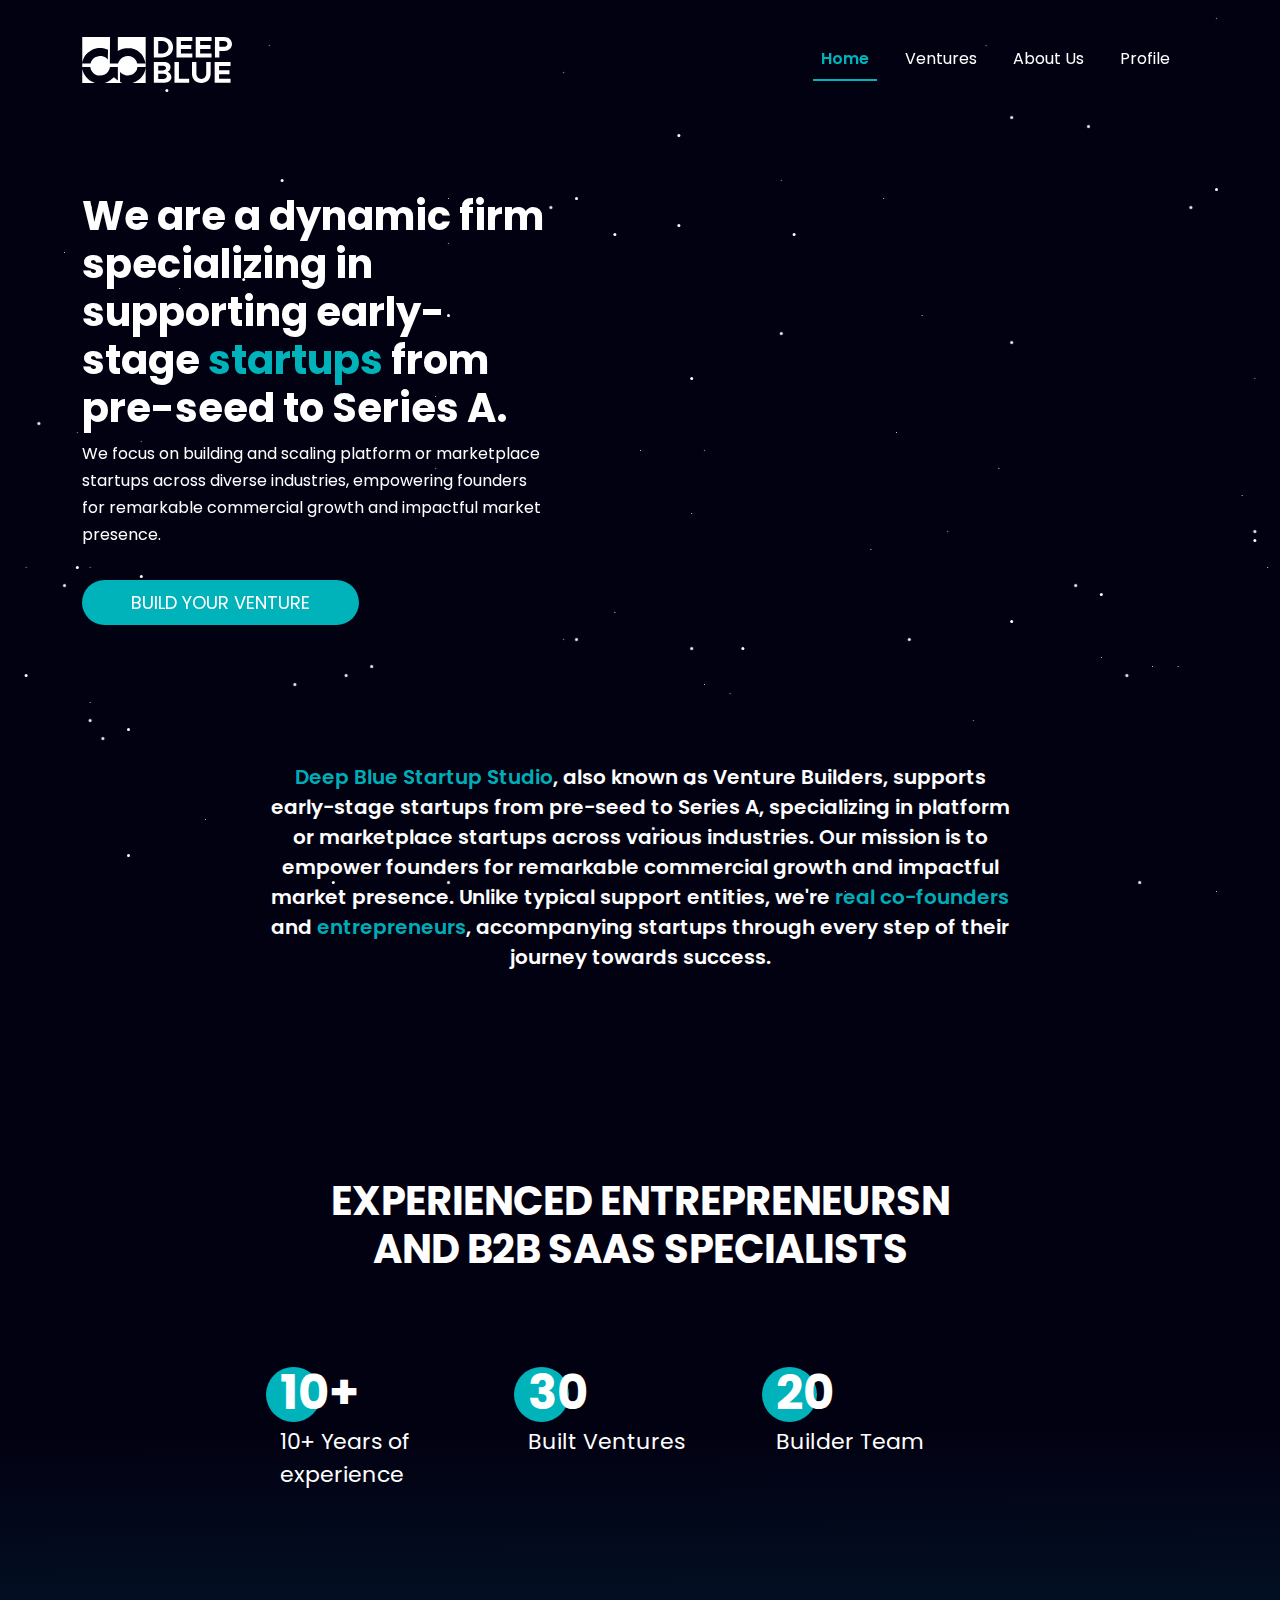
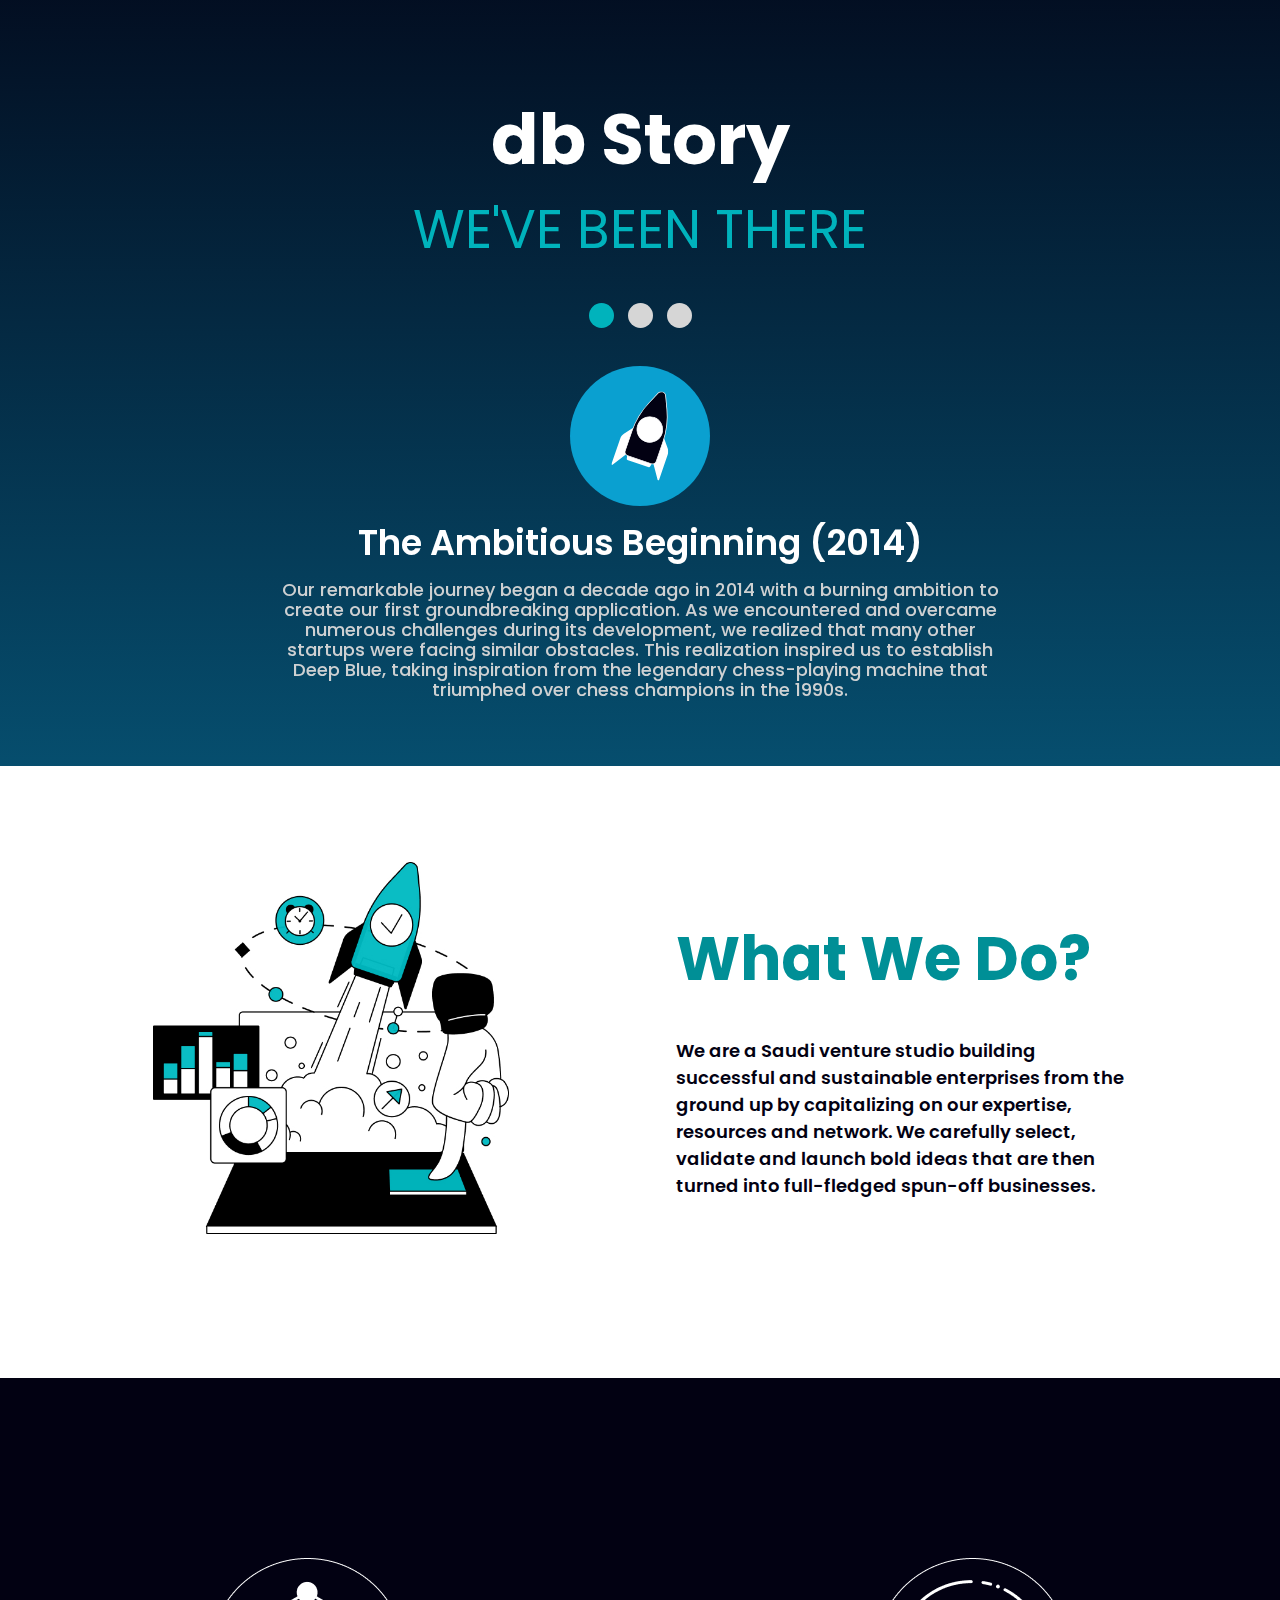
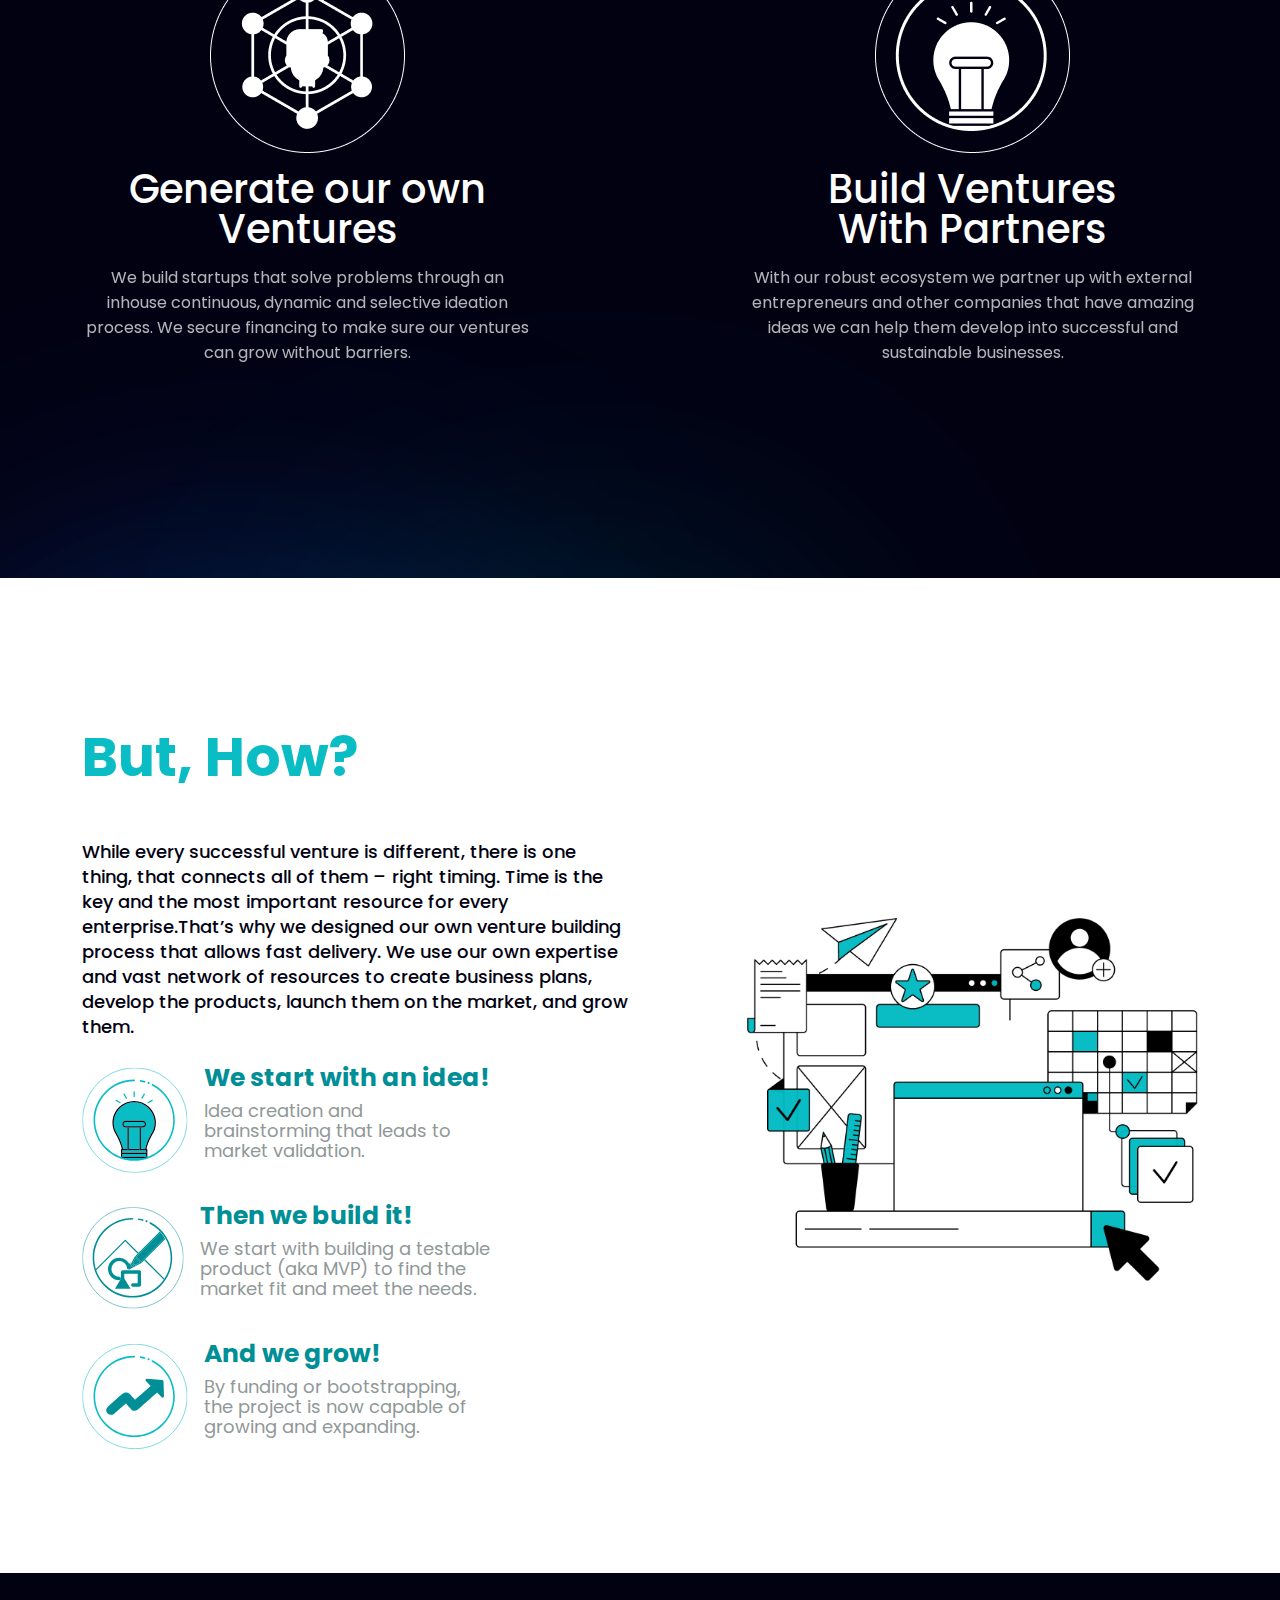
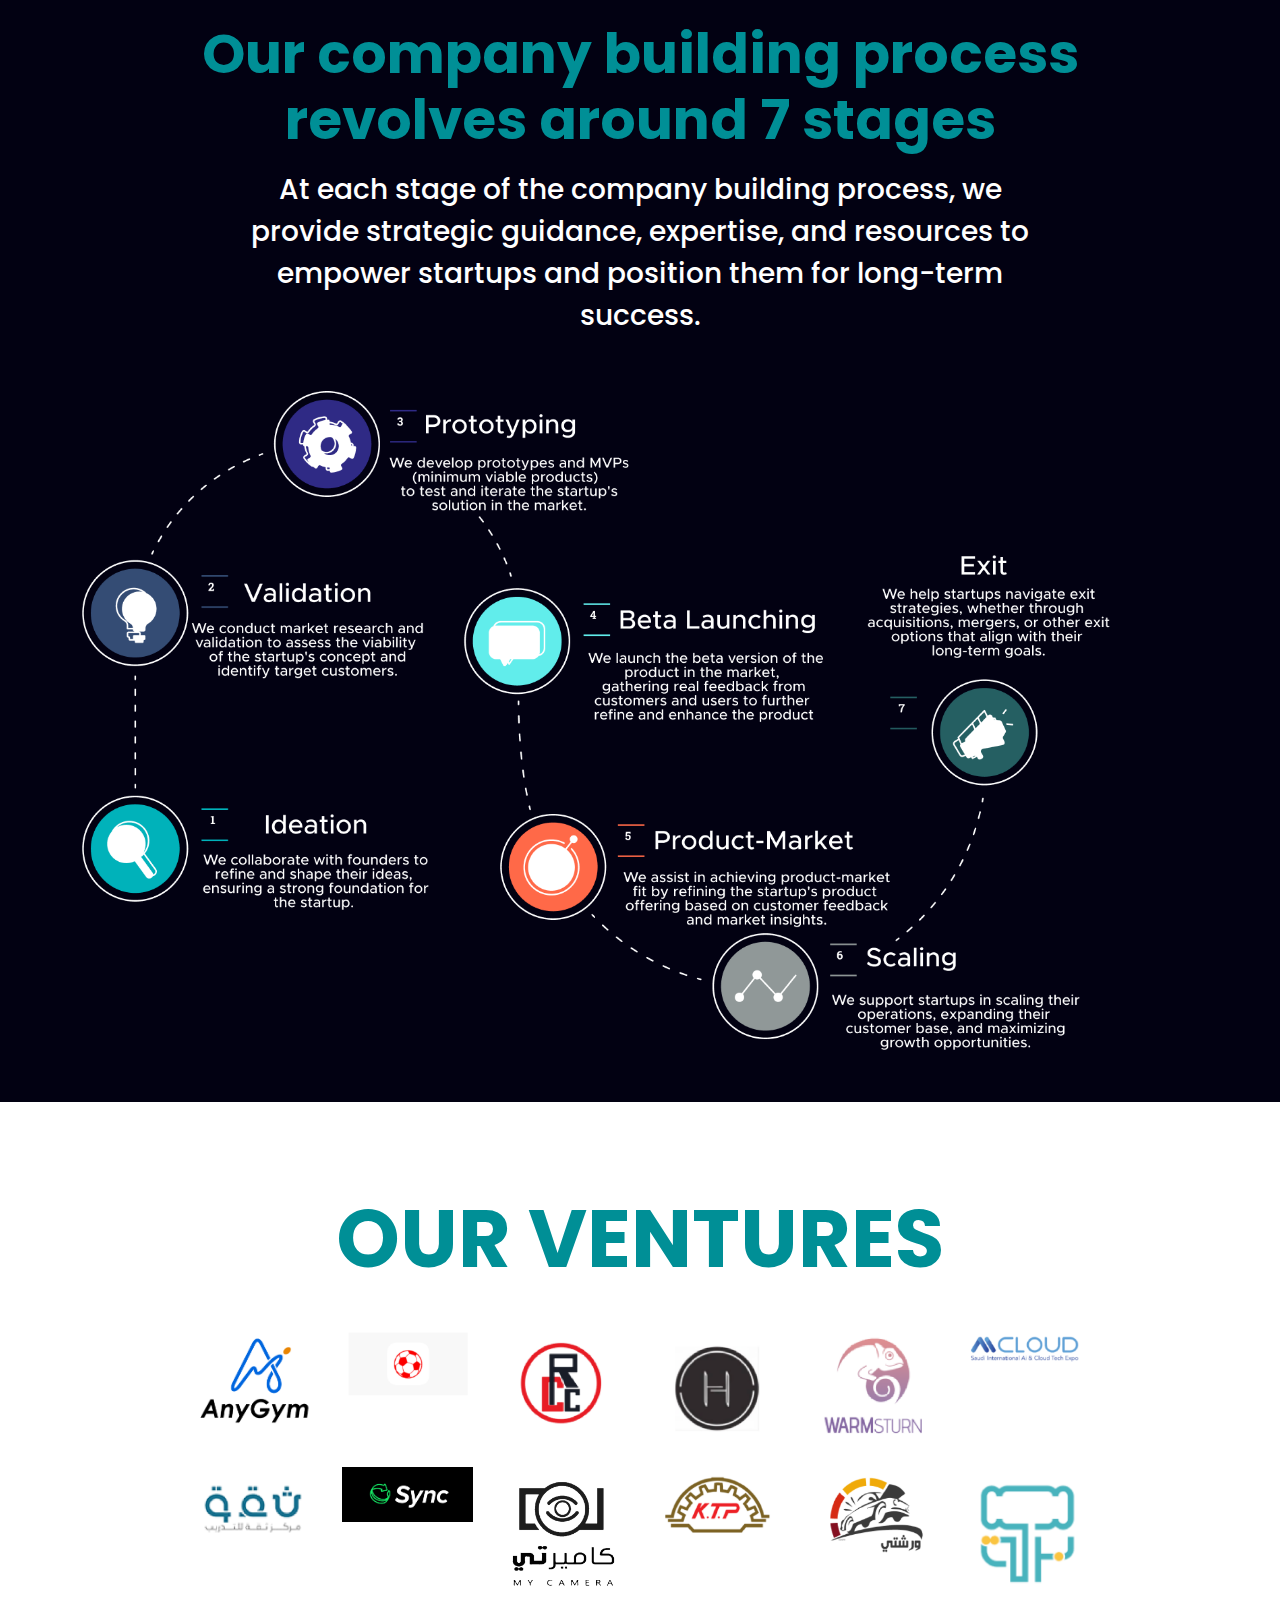
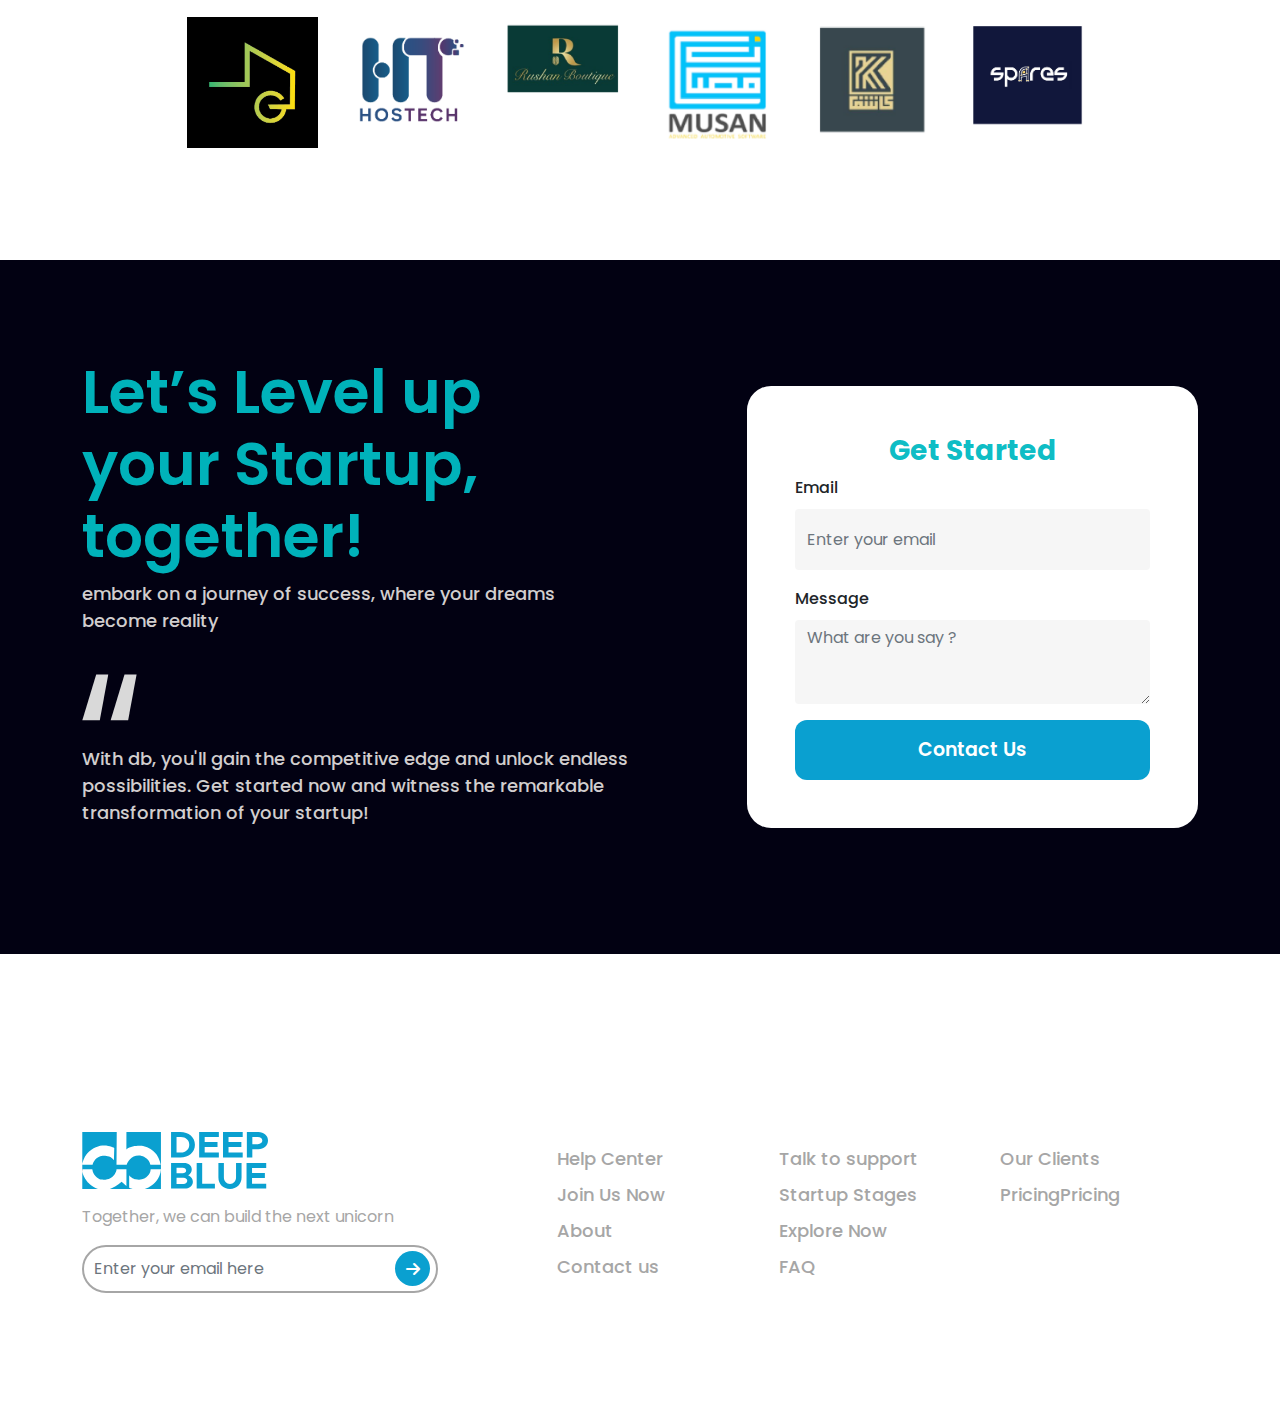
==== index.html @ 50d7e1f5 "edie" ====
<!DOCTYPE html>
<html lang="en">
  <head>
    <title>Home</title>
    <meta charset="UTF-8" />
    <meta http-equiv="X-UA-Compatible" content="IE=edge" />
    <meta name="viewport" content="width=device-width, initial-scale=1.0" />
    <link rel="stylesheet" href="css/bootstrap.min.css" />
    <link rel="stylesheet" href="css/all.min.css" />
    <link rel="stylesheet" href="css/owl.carousel.min.css" />
    <link rel="stylesheet" href="css/owl.theme.default.css" />
    <link rel="stylesheet" href="css/stars.css" />
    <link rel="stylesheet" href="css/main.css" />
  </head>

  <body>
    <!-- start header ------- -->
    <div class="header position-relative">
      <div class="nav-item py-3">
        <div class="container">
          <nav>
            <div class="navbar navbar-expand-lg mt-2">
              <a class="navbar-brand logo m-0" href="#"><img src="images/logo.svg" alt="" /></a>
              <button class="navbar-toggler" data-bs-toggle="offcanvas" href="#slideheader" aria-controls="slideheader">
                <i class="fa-solid fa-bars fa-xl text-white"></i>
              </button>
              <div class="offcanvas offcanvas-start offcanvas-slide" tabindex="-1" id="slideheader">
                <div class="offcanvas-header justify-content-end">
                  <button type="button" class="btn btn-close-white" data-bs-dismiss="offcanvas" aria-label="Close">
                    <i class="fa-solid fa-xmark fa-2xl"></i>
                  </button>
                </div>
                <div class="offcanvas-body align-items-center">
                  <ul class="navbar-nav ms-auto text-center list">
                    <li class="nav-item">
                      <a class="nav-link active" href="#">Home</a>
                    </li>
                    <li class="nav-item">
                      <a class="nav-link" href="#ventures">Ventures</a>
                    </li>
                    <li class="nav-item">
                      <a class="nav-link" href="#about">About Us</a>
                    </li>
                    <li class="nav-item">
                      <a class="nav-link" href="#profile">Profile</a>
                    </li>
                  </ul>
                </div>
              </div>
            </div>
          </nav>
          <div class="col-xl-5 col-lg-8 pt-md-5">
            <div class="title mt-5 pt-5 p-md-0 p-3">
              <h2 class="mt-5">
                We are a dynamic firm specializing in supporting early-stage <a href="#">startups</a> from pre-seed to Series A.
              </h2>
              <p>
                We focus on building and scaling platform or marketplace startups across diverse industries, empowering founders for
                remarkable commercial growth and impactful market presence.
              </p>
              <button class="btn rounded-pill px-5 py-2 mt-3 text-white">BUILD YOUR VENTURE</button>
            </div>
          </div>
        </div>
      </div>
      <div class="main-star"></div>
      <div class="stars">
        <div class="star"></div>
        <div class="star"></div>
        <div class="star"></div>
        <div class="star"></div>
      </div>
    </div>
    <!-- end header ------- -->

    <!-- start second-section -->
    <section class="second-section d-flex align-items-center justify-content-center py-5">
      <div class="container">
        <div class="title col-xl-8 m-auto title text-center text-white">
          <p>
            <a href="#">Deep Blue Startup Studio</a>, also known as Venture Builders, supports early-stage startups from pre-seed to Series
            A, specializing in platform or marketplace startups across various industries. Our mission is to empower founders for remarkable
            commercial growth and impactful market presence. Unlike typical support entities, we're <a href="#">real co-founders</a> and
            <a href="#">entrepreneurs</a>, accompanying startups through every step of their journey towards success.
          </p>
        </div>
      </div>
    </section>
    <!-- end second-section -->

    <div class="bg-specialists-story">
      <!-- start specialists -->
      <section class="specialists py-5">
        <div class="container text-white">
          <div class="title">
            <h2>
              EXPERIENCED ENTREPRENEURSN<br />
              AND B2B SAAS SPECIALISTS
            </h2>
          </div>
          <div class="col-lg-8 m-auto row justify-content-lg-center mt-5 pt-5">
            <div class="col-lg-4 col-md-6 mb-3">
              <div class="box">
                <h3>10+</h3>
                <p>10+ Years of experience</p>
              </div>
            </div>
            <div class="col-lg-4 col-md-6 mb-3">
              <div class="box">
                <h3>30</h3>
                <p>Built Ventures</p>
              </div>
            </div>
            <div class="col-lg-4 col-md-6 mb-3">
              <div class="box">
                <h3>20</h3>
                <p>Builder Team</p>
              </div>
            </div>
          </div>
        </div>
      </section>
      <!-- end specialists -->

      <!-- satrt db-story -->
      <section class="db-story py-5">
        <div class="container text-white">
          <div class="title text-center">
            <h2>db Story</h2>
            <p>WE'VE BEEN THERE</p>
          </div>
          <div class="owl-carousel owl-theme mt-5 pt-5">
            <div class="col-lg-8 m-auto item">
              <div class="box text-center">
                <div class="icon">
                  <img src="images/story-1.svg" class="img-fluid" alt="" />
                </div>
                <h4 class="my-3">The Ambitious Beginning (2014)</h4>
                <p>
                  Our remarkable journey began a decade ago in 2014 with a burning ambition to create our first groundbreaking application.
                  As we encountered and overcame numerous challenges during its development, we realized that many other startups were
                  facing similar obstacles. This realization inspired us to establish Deep Blue, taking inspiration from the legendary
                  chess-playing machine that triumphed over chess champions in the 1990s.
                </p>
              </div>
            </div>
            <div class="col-lg-8 m-auto item">
              <div class="box text-center">
                <div class="icon">
                  <img src="images/story-2.svg" class="img-fluid" alt="" />
                </div>
                <h4 class="my-3">Tackling Hurdles with Determination</h4>
                <p>
                  Throughout our journey, we have tackled countless hurdles with unwavering determination. Along the way, we have embarked
                  on over 30 remarkable platform or marketplace projects, collaborating with our own ventures as well as esteemed partners
                  and clients. However, we noticed that many of these promising projects faltered due to operational, marketing, and
                  funding-related challenges.
                </p>
              </div>
            </div>
            <div class="col-lg-8 m-auto item">
              <div class="box text-center">
                <div class="icon">
                  <img src="images/story-3.svg" class="img-fluid" alt="" />
                </div>
                <h4 class="my-3">
                  Transformation into<br />
                  Deep Blue Startup Studio
                </h4>
                <p>
                  success, we have now transformed into Deep Blue Startup Studio. With this evolution, our aim is to become an integral part
                  of success stories, working hand in hand with our clients and partners at every stage of their journey, from inception to
                  exit.
                </p>
              </div>
            </div>
          </div>
        </div>
      </section>
      <!-- end db-story -->
    </div>

    <!-- start what-we-do ----- -->
    <section class="what-we-do mt-5 pt-5 py-5" id="about">
      <div class="container">
        <div class="row align-items-center justify-content-around">
          <div class="col-xl-4 col-lg-6 col-10 mb-5">
            <img src="images/card-img-1.jpg" class="img-fluid" alt="" />
          </div>
          <div class="col-xl-5 col-lg-6">
            <div class="desc">
              <h2 class="mb-lg-5">What We Do?</h2>
              <p>
                We are a Saudi venture studio building successful and sustainable enterprises from the ground up by capitalizing on our
                expertise, resources and network. We carefully select, validate and launch bold ideas that are then turned into full-fledged
                spun-off businesses.
              </p>
            </div>
          </div>
        </div>
      </div>
    </section>
    <!-- end what-we-do ----- -->

    <!-- satrt partners ----- -->
    <section class="partners d-flex align-items-center mt-5 py-5 pt-5">
      <div class="container">
        <div class="row align-items-center justify-content-between text-center text-white">
          <div class="col-xl-5 col-lg-6 mb-3">
            <div class="box">
              <img src="images/partners-1.png" alt="" class="img-fluid" />
              <h3 class="my-3">
                Generate our own<br />
                Ventures
              </h3>
              <p>
                We build startups that solve problems through an inhouse continuous, dynamic and selective ideation process. We secure
                financing to make sure our ventures can grow without barriers.
              </p>
            </div>
          </div>
          <div class="col-xl-5 col-lg-6 mb-3">
            <div class="box">
              <img src="images/partners-2.png" alt="" class="img-fluid" />
              <h3 class="my-3">
                Build Ventures<br />
                With Partners
              </h3>
              <p>
                With our robust ecosystem we partner up with external entrepreneurs and other companies that have amazing ideas we can help
                them develop into successful and sustainable businesses.
              </p>
            </div>
          </div>
        </div>
      </div>
    </section>
    <!-- end partners ----- -->

    <!-- start but-how --- -->
    <section class="but-how mt-5 py-5">
      <div class="container">
        <div class="row mt-5 justify-content-between align-items-center">
          <div class="col-lg-6 mb-4">
            <div class="title">
              <h2>But, How?</h2>
              <p class="mt-lg-5">
                While every successful venture is different, there is one thing, that connects all of them – right timing. Time is the key
                and the most important resource for every enterprise.That’s why we designed our own venture building process that allows
                fast delivery. We use our own expertise and vast network of resources to create business plans, develop the products, launch
                them on the market, and grow them.
              </p>
            </div>
            <div class="col-xl-9 col-lg-12 mt-4">
              <div class="d-flex align-items-center gap-3">
                <img src="images/icon-1.svg" alt="" class="img-fluid" />
                <div class="desc">
                  <h4>We start with an idea!</h4>
                  <p>Idea creation and brainstorming that leads to market validation.</p>
                </div>
              </div>
            </div>
            <div class="col-xl-9 col-lg-12 mt-4">
              <div class="d-flex align-items-center gap-3">
                <img src="images/icon-2.svg" alt="" class="img-fluid" />
                <div class="desc">
                  <h4>Then we build it!</h4>
                  <p>We start with building a testable product (aka MVP) to find the market fit and meet the needs.</p>
                </div>
              </div>
            </div>
            <div class="col-xl-9 col-lg-12 mt-4">
              <div class="d-flex align-items-center gap-3">
                <img src="images/icon-3.svg" alt="" class="img-fluid" />
                <div class="desc">
                  <h4>And we grow!</h4>
                  <p>By funding or bootstrapping, the project is now capable of growing and expanding.</p>
                </div>
              </div>
            </div>
          </div>
          <div class="col-lg-5">
            <img src="images/bg-how-do.jpg" alt="" class="img-fluid" />
          </div>
        </div>
      </div>
    </section>
    <!-- end but-how --- -->

    <!-- start company-building -->
    <section class="company-building mt-5 py-5">
      <div class="container">
        <div class="title text-center">
          <h2 class="mb-3">Our company building process revolves around 7 stages</h2>
          <p class="col-lg-9 m-auto">
            At each stage of the company building process, we provide strategic guidance, expertise, and resources to empower startups and
            position them for long-term success.
          </p>
          <div class="mt-5">
            <img src="images/company-building.png" class="img-fluid d-none d-lg-block m-auto" alt="" />
            <img src="images/company-building-mobil.png" class="img-fluid d-block d-lg-none m-auto" alt="" />
          </div>
        </div>
      </div>
    </section>
    <!-- end company-building -->

    <!-- satrt our-ventures -->
    <section class="our-ventures mt-5 pt-5 py-5" id="ventures">
      <div class="container">
        <div class="title">
          <h2>OUR VENTURES</h2>
        </div>
        <div class="row mt-5 col-lg-10 m-auto">
          <div class="col-lg-2 col-md-3 col-sm-4 col-3 mb-3">
            <div class="box">
              <img src="images/logos/1.png" alt="" class="img-fluid" />
            </div>
          </div>
          <div class="col-lg-2 col-md-3 col-sm-4 col-3 mb-3">
            <div class="box">
              <img src="images/logos/2.png" alt="" class="img-fluid" />
            </div>
          </div>
          <div class="col-lg-2 col-md-3 col-sm-4 col-3 mb-3">
            <div class="box">
              <img src="images/logos/3.png" alt="" class="img-fluid" />
            </div>
          </div>
          <div class="col-lg-2 col-md-3 col-sm-4 col-3 mb-3">
            <div class="box">
              <img src="images/logos/4.png" alt="" class="img-fluid" />
            </div>
          </div>
          <div class="col-lg-2 col-md-3 col-sm-4 col-3 mb-3">
            <div class="box">
              <img src="images/logos/5.png" alt="" class="img-fluid" />
            </div>
          </div>
          <div class="col-lg-2 col-md-3 col-sm-4 col-3 mb-3">
            <div class="box">
              <img src="images/logos/6.png" alt="" class="img-fluid" />
            </div>
          </div>
          <div class="col-lg-2 col-md-3 col-sm-4 col-3 mb-3">
            <div class="box">
              <img src="images/logos/7.png" alt="" class="img-fluid" />
            </div>
          </div>
          <div class="col-lg-2 col-md-3 col-sm-4 col-3 mb-3">
            <div class="box">
              <img src="images/logos/8.png" alt="" class="img-fluid" />
            </div>
          </div>
          <div class="col-lg-2 col-md-3 col-sm-4 col-3 mb-3">
            <div class="box">
              <img src="images/logos/9.png" alt="" class="img-fluid" />
            </div>
          </div>
          <div class="col-lg-2 col-md-3 col-sm-4 col-3 mb-3">
            <div class="box">
              <img src="images/logos/10.png" alt="" class="img-fluid" />
            </div>
          </div>
          <div class="col-lg-2 col-md-3 col-sm-4 col-3 mb-3">
            <div class="box">
              <img src="images/logos/11.png" alt="" class="img-fluid" />
            </div>
          </div>
          <div class="col-lg-2 col-md-3 col-sm-4 col-3 mb-3">
            <div class="box">
              <img src="images/logos/12.png" alt="" class="img-fluid" />
            </div>
          </div>
          <div class="col-lg-2 col-md-3 col-sm-4 col-3 mb-3">
            <div class="box">
              <img src="images/logos/13.png" alt="" class="img-fluid" />
            </div>
          </div>
          <div class="col-lg-2 col-md-3 col-sm-4 col-3 mb-3">
            <div class="box">
              <img src="images/logos/14.png" alt="" class="img-fluid" />
            </div>
          </div>
          <div class="col-lg-2 col-md-3 col-sm-4 col-3 mb-3">
            <div class="box">
              <img src="images/logos/15.png" alt="" class="img-fluid" />
            </div>
          </div>
          <div class="col-lg-2 col-md-3 col-sm-4 col-3 mb-3">
            <div class="box">
              <img src="images/logos/16.png" alt="" class="img-fluid" />
            </div>
          </div>
          <div class="col-lg-2 col-md-3 col-sm-4 col-3 mb-3">
            <div class="box">
              <img src="images/logos/17.png" alt="" class="img-fluid" />
            </div>
          </div>
          <div class="col-lg-2 col-md-3 col-sm-4 col-3 mb-3">
            <div class="box">
              <img src="images/logos/18.png" alt="" class="img-fluid" />
            </div>
          </div>
        </div>
      </div>
    </section>
    <!-- end our-ventures -->

    <!-- satrt startup-together -->
    <section class="startup-together mt-5 py-5">
      <div class="container">
        <div class="row align-items-center justify-content-between py-5">
          <div class="col-lg-6 col-md-6 mb-3">
            <div class="box">
              <h3>Let’s Level up your Startup, together!</h3>
              <p class="mt-2">
                embark on a journey of success, where your dreams<br />
                become reality
              </p>
              <img src="images/together.svg" alt="" class="img-fluid my-4" />
              <p>
                With db, you'll gain the competitive edge and unlock endless possibilities. Get started now and witness the remarkable
                transformation of your startup!
              </p>
            </div>
          </div>
          <div class="col-lg-5 col-md-6">
            <div class="contact-us p-lg-5 p-3 py-5">
              <h3 class="text-center fw-bolder">Get Started</h3>
              <form>
                <div class="mb-3">
                  <label for="Email" class="form-label">Email</label>
                  <input type="email" class="form-control" id="" placeholder="Enter your email" />
                </div>
                <div class="mb-3">
                  <label for="exampleInputPassword1" class="form-label">Message</label>
                  <textarea name="" class="form-control" placeholder="What are you say ?" id="" cols="30" rows="3"></textarea>
                </div>
                <button type="submit" class="btn w-100">Contact Us</button>
              </form>
            </div>
          </div>
        </div>
      </div>
    </section>
    <!-- end startup-together -->

    <!-- start footer ----- -->
    <footer class="footer mt-5 pt-5 py-5">
      <div class="container py-5">
        <div class="row align-items-baseline justify-content-between">
          <div class="col-lg-4">
            <div class="logo">
              <img src="images/logo-footer.svg" alt="" class="img-fluid" />
              <p class="mt-3">Together, we can build the next unicorn</p>
              <div class="mt-3">
                <div class="group">
                  <input class="form-control rounded-pill" type="email" placeholder="Enter your email here" />
                  <a href="#" class="icon">
                    <i class="fa-solid fa-arrow-right"></i>
                  </a>
                </div>
              </div>
            </div>
          </div>
          <div class="col-lg-7">
            <div class="row mt-5">
              <div class="col-xl-4 col-lg-6 col-md-6 mb-3">
                <ul class="links list-unstyled">
                  <li><a href="#">Help Center</a></li>
                  <li><a href="#">Join Us Now</a></li>
                  <li><a href="#">About</a></li>
                  <li><a href="#">Contact us</a></li>
                </ul>
              </div>
              <div class="col-xl-4 col-lg-6 col-md-6 mb-3">
                <ul class="links list-unstyled">
                  <li><a href="#">Talk to support</a></li>
                  <li><a href="#">Startup Stages</a></li>
                  <li><a href="#">Explore Now</a></li>
                  <li><a href="#">FAQ</a></li>
                </ul>
              </div>
              <div class="col-xl-4 col-lg-6 col-md-6 mb-3">
                <ul class="links list-unstyled">
                  <li><a href="#">Our Clients</a></li>
                  <li><a href="#">PricingPricing</a></li>
                </ul>
              </div>
            </div>
          </div>
        </div>
      </div>
    </footer>
    <!-- end footer ----- -->

    <script src="js/jquery-3.4.1.min.js"></script>
    <script src="js/owl.carousel.min.js"></script>
    <script src="js/bootstrap.bundle.min.js"></script>
    <script src="js/main.js"></script>
  </body>
</html>
---- css/stars.css ----
.main-star {
  position: fixed;
  top: 50%;
  left: 50%;
  height: 1px;
  z-index: -1;
  width: 1px;
  background-color: #fff;
  border-radius: 50%;
  box-shadow: -42vw -4vh 0px 0px #fff, 25vw -41vh 0px 0px #fff, -20vw 49vh 0px 1px #fff, 5vw 40vh 1px 1px #fff, 29vw 19vh 1px 0px #fff,
    -44vw -13vh 0px 0px #fff, 46vw 41vh 0px 1px #fff, -3vw -45vh 0px 1px #fff, 47vw 35vh 1px 0px #fff, 12vw -8vh 1px 0px #fff,
    -34vw 48vh 1px 1px #fff, 32vw 26vh 1px 1px #fff, 32vw -41vh 1px 1px #fff, 0vw 37vh 1px 1px #fff, 34vw -26vh 1px 0px #fff,
    -14vw -49vh 1px 0px #fff, -12vw 45vh 0px 1px #fff, -44vw -33vh 0px 1px #fff, -13vw 41vh 0px 0px #fff, -36vw -11vh 0px 1px #fff,
    -23vw -24vh 1px 0px #fff, -38vw -27vh 0px 1px #fff, 16vw -19vh 0px 0px #fff, 28vw 33vh 1px 0px #fff, -49vw -4vh 0px 0px #fff,
    16vw 32vh 0px 1px #fff, 36vw -18vh 1px 0px #fff, -25vw -30vh 1px 0px #fff, -23vw 24vh 0px 1px #fff, -2vw -35vh 1px 1px #fff,
    -25vw 9vh 0px 0px #fff, -15vw -34vh 0px 0px #fff, -8vw -19vh 1px 0px #fff, -20vw -20vh 1px 1px #fff, 42vw 50vh 0px 1px #fff,
    -32vw 10vh 1px 0px #fff, -23vw -17vh 0px 0px #fff, 44vw 15vh 1px 0px #fff, -40vw 33vh 1px 1px #fff, -43vw 8vh 0px 0px #fff,
    -48vw -15vh 1px 1px #fff, -24vw 17vh 0px 0px #fff, -31vw 50vh 1px 0px #fff, 36vw -38vh 0px 1px #fff, -7vw 48vh 0px 0px #fff,
    15vw -32vh 0px 0px #fff, 29vw -41vh 0px 0px #fff, 2vw 37vh 1px 0px #fff, 7vw -40vh 1px 1px #fff, 15vw 18vh 0px 0px #fff,
    25vw -13vh 1px 1px #fff, -46vw -12vh 1px 1px #fff, -18vw 22vh 0px 0px #fff, 23vw -9vh 1px 0px #fff, 50vw 12vh 0px 1px #fff,
    45vw 2vh 0px 0px #fff, 14vw -48vh 1px 0px #fff, 23vw 43vh 0px 1px #fff, -40vw 16vh 1px 1px #fff, 20vw -31vh 0px 1px #fff,
    -17vw 44vh 1px 1px #fff, 18vw -45vh 0px 0px #fff, 33vw -6vh 0px 0px #fff, 0vw 7vh 0px 1px #fff, -10vw -18vh 0px 1px #fff,
    -19vw 5vh 1px 0px #fff, 1vw 42vh 0px 0px #fff, 22vw 48vh 0px 1px #fff, 39vw -8vh 1px 1px #fff, -6vw -42vh 1px 0px #fff,
    -47vw 34vh 0px 0px #fff, -46vw 19vh 0px 1px #fff, -12vw -32vh 0px 0px #fff, -45vw -38vh 0px 1px #fff, -28vw 18vh 1px 0px #fff,
    -38vw -46vh 1px 1px #fff, 49vw -6vh 1px 1px #fff, -28vw 18vh 1px 1px #fff, 10vw -24vh 0px 1px #fff, -5vw -11vh 1px 1px #fff,
    33vw -8vh 1px 0px #fff, -16vw 17vh 0px 0px #fff, 18vw 27vh 0px 1px #fff, -8vw -10vh 1px 1px #fff;
  box-shadow: 24vw 9vh 1px 0px #fff, 12vw -24vh 0px 1px #fff, -45vw -22vh 0px 0px #fff, -37vw -40vh 0px 1px #fff, 29vw 19vh 0px 1px #fff,
    4vw -8vh 0px 1px #fff, -5vw 21vh 1px 1px #fff, -27vw 26vh 1px 1px #fff, -47vw -3vh 1px 1px #fff, -28vw -30vh 0px 1px #fff,
    -43vw -27vh 0px 1px #fff, 4vw 22vh 1px 1px #fff, 36vw 23vh 0px 0px #fff, -21vw 24vh 1px 1px #fff, -16vw 2vh 1px 0px #fff,
    -16vw -6vh 0px 0px #fff, 5vw 26vh 0px 0px #fff, -34vw 41vh 0px 0px #fff, 1vw 42vh 1px 1px #fff, 11vw -13vh 1px 1px #fff,
    48vw -8vh 1px 0px #fff, 22vw -15vh 0px 0px #fff, 45vw 49vh 0px 0px #fff, 43vw -27vh 1px 1px #fff, 20vw -2vh 0px 0px #fff,
    8vw 22vh 0px 1px #fff, 39vw 48vh 1px 1px #fff, -21vw -11vh 0px 1px #fff, -40vw 45vh 0px 1px #fff, 11vw -30vh 1px 0px #fff,
    26vw 30vh 1px 0px #fff, 45vw -29vh 0px 1px #fff, -2vw 18vh 0px 0px #fff, -29vw -45vh 1px 0px #fff, -7vw -27vh 1px 1px #fff,
    42vw 24vh 0px 0px #fff, 45vw -48vh 1px 0px #fff, -36vw -18vh 0px 0px #fff, -44vw 13vh 0px 1px #fff, 36vw 16vh 0px 1px #fff,
    40vw 24vh 0px 0px #fff, 18vw 11vh 0px 0px #fff, -15vw -23vh 1px 0px #fff, -24vw 48vh 0px 1px #fff, 27vw -45vh 1px 0px #fff,
    -2vw -24vh 0px 1px #fff, -15vw -28vh 0px 0px #fff, -43vw 13vh 1px 0px #fff, 7vw 27vh 1px 0px #fff, 47vw 5vh 0px 0px #fff,
    -45vw 15vh 1px 1px #fff, -5vw -28vh 0px 1px #fff, 38vw 25vh 1px 1px #fff, -39vw -1vh 1px 0px #fff, 5vw 0vh 1px 0px #fff,
    49vw 13vh 0px 0px #fff, 48vw 10vh 0px 1px #fff, 19vw -28vh 0px 0px #fff, 4vw 7vh 0px 0px #fff, 21vw 21vh 1px 1px #fff,
    -15vw -15vh 0px 1px #fff, -6vw -42vh 1px 0px #fff, -15vw 48vh 1px 1px #fff, -23vw 25vh 1px 1px #fff, -48vw 25vh 0px 1px #fff,
    -31vw -19vh 0px 1px #fff, 4vw 37vh 1px 1px #fff, -43vw 28vh 0px 0px #fff, 3vw -25vh 0px 1px #fff, -39vw 14vh 0px 1px #fff,
    -40vw 31vh 0px 1px #fff, 35vw -36vh 1px 1px #fff, 16vw 49vh 0px 0px #fff, 6vw 39vh 0px 0px #fff, 3vw -35vh 0px 1px #fff,
    -44vw -2vh 1px 0px #fff, -6vw 21vh 1px 0px #fff, 48vw 9vh 1px 1px #fff, -43vw 30vh 1px 1px #fff, 29vw -12vh 1px 1px #fff,
    -48vw 13vh 1px 0px #fff, -42vw 32vh 1px 1px #fff, 34vw 15vh 1px 1px #fff, 29vw -37vh 1px 1px #fff, 28vw 2vh 0px 0px #fff;
  box-shadow: 24vw 9vh 1px 0px #fff, 12vw -24vh 0px 1px #fff, -45vw -22vh 0px 0px #fff, -37vw -40vh 0px 1px #fff, 29vw 19vh 0px 1px #fff,
    4vw -8vh 0px 1px #fff, -5vw 21vh 1px 1px #fff, -27vw 26vh 1px 1px #fff, -47vw -3vh 1px 1px #fff, -28vw -30vh 0px 1px #fff,
    -43vw -27vh 0px 1px #fff, 4vw 22vh 1px 1px #fff, 36vw 23vh 0px 0px #fff, -21vw 24vh 1px 1px #fff, -16vw 2vh 1px 0px #fff,
    -16vw -6vh 0px 0px #fff, 5vw 26vh 0px 0px #fff, -34vw 41vh 0px 0px #fff, 1vw 42vh 1px 1px #fff, 11vw -13vh 1px 1px #fff,
    48vw -8vh 1px 0px #fff, 22vw -15vh 0px 0px #fff, 45vw 49vh 0px 0px #fff, 43vw -27vh 1px 1px #fff, 20vw -2vh 0px 0px #fff,
    8vw 22vh 0px 1px #fff, 39vw 48vh 1px 1px #fff, -21vw -11vh 0px 1px #fff, -40vw 45vh 0px 1px #fff, 11vw -30vh 1px 0px #fff,
    26vw 30vh 1px 0px #fff, 45vw -29vh 0px 1px #fff, -2vw 18vh 0px 0px #fff, -29vw -45vh 1px 0px #fff, -7vw -27vh 1px 1px #fff,
    42vw 24vh 0px 0px #fff, 45vw -48vh 1px 0px #fff, -36vw -18vh 0px 0px #fff, -44vw 13vh 0px 1px #fff, 36vw 16vh 0px 1px #fff,
    40vw 24vh 0px 0px #fff, 18vw 11vh 0px 0px #fff, -15vw -23vh 1px 0px #fff, -24vw 48vh 0px 1px #fff, 27vw -45vh 1px 0px #fff,
    -2vw -24vh 0px 1px #fff, -15vw -28vh 0px 0px #fff, -43vw 13vh 1px 0px #fff, 7vw 27vh 1px 0px #fff, 47vw 5vh 0px 0px #fff,
    -45vw 15vh 1px 1px #fff, -5vw -28vh 0px 1px #fff, 38vw 25vh 1px 1px #fff, -39vw -1vh 1px 0px #fff, 5vw 0vh 1px 0px #fff,
    49vw 13vh 0px 0px #fff, 48vw 10vh 0px 1px #fff, 19vw -28vh 0px 0px #fff, 4vw 7vh 0px 0px #fff, 21vw 21vh 1px 1px #fff,
    -15vw -15vh 0px 1px #fff, -6vw -42vh 1px 0px #fff, -15vw 48vh 1px 1px #fff, -23vw 25vh 1px 1px #fff, -48vw 25vh 0px 1px #fff,
    -31vw -19vh 0px 1px #fff, 4vw 37vh 1px 1px #fff, -43vw 28vh 0px 0px #fff, 3vw -25vh 0px 1px #fff, -39vw 14vh 0px 1px #fff,
    -40vw 31vh 0px 1px #fff, 35vw -36vh 1px 1px #fff, 16vw 49vh 0px 0px #fff, 6vw 39vh 0px 0px #fff, 3vw -35vh 0px 1px #fff,
    -44vw -2vh 1px 0px #fff, -6vw 21vh 1px 0px #fff, 48vw 9vh 1px 1px #fff, -43vw 30vh 1px 1px #fff, 29vw -12vh 1px 1px #fff,
    -48vw 13vh 1px 0px #fff, -42vw 32vh 1px 1px #fff, 34vw 15vh 1px 1px #fff, 29vw -37vh 1px 1px #fff, 28vw 2vh 0px 0px #fff;
  animation: zoom 10s alternate infinite;
  -webkit-animation: zoom 10s alternate infinite;
}

@keyframes zoom {
  0% {
    transform: scale(1);
  }
  100% {
    transform: scale(1.5);
    -webkit-transform: scale(1.5);
    -moz-transform: scale(1.5);
    -ms-transform: scale(1.5);
    -o-transform: scale(1.5);
  }
}
/* ================================ */

/* start animation star ======= */
.stars {
  position: absolute;
  top: 0;
  left: 20px;
  width: 100%;
  height: 120%;
  transform: rotate(-45deg);
  z-index: -1;
}

.star {
  --star-color: var(--primary-color);
  --star-tail-length: 6em;
  --star-tail-height: 2px;
  --star-width: calc(var(--star-tail-length) / 6);
  --fall-duration: 9s;
  --tail-fade-duration: var(--fall-duration);
  position: absolute;
  top: var(--top-offset);
  left: 0;
  width: var(--star-tail-length);
  height: var(--star-tail-height);
  color: var(--star-color);
  background: linear-gradient(45deg, #00b9c2f5, transparent);
  border-radius: 50%;
  filter: drop-shadow(0 0 6px #00b9c2f5);
  transform: translate3d(104em, 0, 0);
  animation: fall var(--fall-duration) var(--fall-delay) linear infinite,
    tail-fade var(--tail-fade-duration) var(--fall-delay) ease-out infinite;
}
@media screen and (max-width: 750px) {
  .star {
    animation: fall var(--fall-duration) var(--fall-delay) linear infinite;
  }
}
.star:nth-child(1) {
  --star-tail-length: 6.91em;
  --top-offset: 61.84vh;
  --fall-duration: 10.707s;
  --fall-delay: 6.83s;
}
.star:nth-child(2) {
  --star-tail-length: 5.31em;
  --top-offset: 29vh;
  --fall-duration: 10.766s;
  --fall-delay: 9.043s;
}
.star:nth-child(3) {
  --star-tail-length: 5.33em;
  --top-offset: 71.45vh;
  --fall-duration: 11.803s;
  --fall-delay: 6.147s;
}
.star:nth-child(4) {
  --star-tail-length: 5.09em;
  --top-offset: 69.11vh;
  --fall-duration: 6.975s;
  --fall-delay: 6.749s;
}

.star::before,
.star::after {
  position: absolute;
  content: "";
  top: 0;
  left: calc(var(--star-width) / -2);
  width: var(--star-width);
  height: 100%;
  background: linear-gradient(45deg, transparent, #00b9c2f5, transparent);
  border-radius: inherit;
  animation: blink 2s linear infinite;
}
.star::before {
  transform: rotate(45deg);
}
.star::after {
  transform: rotate(-45deg);
}

@keyframes fall {
  to {
    transform: translate3d(-30em, 0, 0);
  }
}
@keyframes tail-fade {
  0%,
  50% {
    width: var(--star-tail-length);
    opacity: 1;
  }
  70%,
  80% {
    width: 0;
    opacity: 0.4;
  }
  100% {
    width: 0;
    opacity: 0;
  }
}
@keyframes blink {
  50% {
    opacity: 0.6;
  }
}
/* End animation star ======= */
---- css/main.css ----
@import url("https://fonts.googleapis.com/css2?family=Metrophobic&family=Poppins:ital,wght@0,100;0,200;0,300;0,400;0,500;0,600;0,700;0,800;0,900;1,100;1,200;1,300;1,400;1,500;1,600;1,700;1,800;1,900&display=swap");

* {
  padding: 0;
  margin: 0;
  box-sizing: border-box;
}
* {
  padding: 0;
  margin: 0;
  box-sizing: border-box;
}
html {
  scroll-behavior: smooth;
  scroll-padding-top: 30px;
}
:root {
  --main-color: #00b9c2f5;
  --white-color: #ffffff;
}
body {
  font-family: "Poppins", sans-serif;
}
button:focus,
a:focus,
input:focus,
textarea:focus {
  box-shadow: none !important;
  outline: none;
  border: none;
}
a {
  text-decoration: none;
}
/* start header ------- */
.header {
  background-color: #020112;
  width: 100%;
  height: 700px;
  background-size: cover;
  background-position: center;
  background-repeat: no-repeat;
  position: relative;
  z-index: 2;
  overflow: hidden;
}
.header .nav-item .logo img {
  width: 150px;
}
.header .nav-item .list li a {
  color: #ffffff;
}
.header .nav-item .list li a:hover {
  color: var(--main-color);
}
.header .nav-item .list li a.active {
  color: var(--main-color);
  border-bottom: solid 2px var(--main-color);
  font-weight: 600;
  display: inline-block;
}
.header .nav-item .list li {
  padding: 0 20px 0 0;
}
.header .title h2 {
  font-size: 40px;
  font-weight: 700;
  color: var(--white-color);
}
.header .title h2 a {
  color: var(--main-color);
}
.header .title p {
  color: var(--white-color);
  font-size: 16px;
  font-weight: 400;
  line-height: 27px;
}
.header .title button {
  background-color: var(--main-color);
  font-size: 18px;
}
.offcanvas-slide {
  background-color: #020112;
}
@media (max-width: 991px) {
  .header {
    height: auto;
  }
  .header .nav-item .list li a {
    margin-bottom: 20px;
  }
  .header .nav-item .list li {
    padding: 0;
  }
  .header .title h2 {
    font-size: 32px;
  }
}
/* end header ------- */

/* start second-section -------- */
.second-section {
  background-color: #020112;
  height: 350px;
  width: 100%;
  background-repeat: no-repeat;
  background-position: center;
  background-size: cover;
}
.second-section .title p {
  font-size: 20px;
  font-weight: 600;
}
.second-section .title p a {
  color: var(--main-color);
}
@media (max-width: 991px) {
  .second-section {
    height: auto;
  }
  .second-section .title p {
    font-size: 16px;
  }
}
/* end second-section -------- */

.bg-specialists-story {
  background: linear-gradient(179.6deg, #020112 29.35%, #0aa0d0 174.44%);
}

/* start specialists ----- */
.specialists {
  height: 600px;
  display: flex;
  align-items: center;
}
.specialists .title h2 {
  font-size: 40px;
  font-weight: 700;
  text-align: center;
}
.specialists .box h3 {
  font-size: 48px;
  font-weight: 700;
  line-height: 48px;
  position: relative;
  z-index: 1;
}
.specialists .box h3::before {
  content: "";
  position: absolute;
  width: 55px;
  height: 55px;
  left: -14px;
  top: -2px;
  background-color: var(--main-color);
  border-radius: 50%;
  z-index: -1;
  -webkit-border-radius: 50%;
  -moz-border-radius: 50%;
  -ms-border-radius: 50%;
  -o-border-radius: 50%;
}
.specialists .box p {
  font-size: 22px;
}
@media (max-width: 991px) {
  .specialists {
    height: auto;
  }
  .specialists .title h2 {
    font-size: 32px;
  }
  .specialists .box p {
    font-size: 16px;
  }
  .specialists .box h3 {
    font-size: 28px;
  }
}
/* end specialists ----- */

/* start story ----- */
.db-story {
  display: flex;
  align-items: center;
  position: relative;
}
.db-story .title h2 {
  font-size: 70px;
  font-weight: 700;
  text-align: center;
}
.db-story .title p {
  font-size: 53px;
  font-weight: 400;
  color: #00b9c2f5;
}
.db-story .box {
  position: relative;
  z-index: 2;
}
.db-story .box .icon {
  background-color: #0aa0d0;
  width: 140px;
  height: 140px;
  display: flex;
  align-items: center;
  justify-content: center;
  margin: auto;
  border-radius: 50%;
  -webkit-border-radius: 50%;
  -moz-border-radius: 50%;
  -ms-border-radius: 50%;
  -o-border-radius: 50%;
}
.db-story .box h4 {
  font-size: 35px;
  font-weight: 600;
}
.db-story .box p {
  font-size: 18px;
  font-weight: 500;
  line-height: 20px;
  text-align: center;
  color: #d6d6d6f5;
}
.db-story .box img {
  width: 90px;
  height: 90px;
}
.owl-theme .owl-dots {
  position: absolute;
  top: -30px;
  left: 0;
  right: 0;
}
.owl-theme .owl-dots .owl-dot span {
  width: 25px;
  height: 25px;
}
.owl-theme .owl-dots .owl-dot.active span {
  background-color: var(--main-color);
}
@media (max-width: 991px) {
  .db-story .title h2 {
    font-size: 32px;
  }
  .db-story .title p {
    font-size: 16px;
  }
  .db-story .box h4 {
    font-size: 24px;
  }
  .db-story .box p {
    font-size: 16px;
  }
}
.owl-carousel {
  touch-action: manipulation;
}
/* end story ----- */

/* satrt what-we-do ---- */
.what-we-do .desc h2 {
  color: #008f96;
  font-size: 61px;
  font-weight: 700;
  line-height: 61px;
}
.what-we-do .desc p {
  font-weight: 600;
  color: #020112;
  font-size: 18px;
}
@media (max-width: 991px) {
  .what-we-do .desc h2 {
    font-size: 32px;
  }
}
/* end what-we-do ---- */

/* start partners -------- */
.partners {
  background-color: #020112;
  background-image: url(../images/bg-partners.png);
  height: 800px;
  width: 100%;
  background-position: center;
  background-size: cover;
  position: relative;
}
.partners::before {
  content: "";
  background-image: url(../images/before-img.svg);
  width: 100%;
  height: 300px;
  position: absolute;
  left: 0;
  bottom: 0;
}
.partners .box h3 {
  font-size: 40px;
  font-weight: 500;
  line-height: 40px;
}
.partners .box p {
  font-size: 16px;
  font-weight: 400;
  line-height: 25px;
  opacity: 0.7;
}
@media (max-width: 991px) {
  .partners {
    height: auto;
  }
  .partners .box h3 {
    font-size: 24px;
    line-height: inherit;
  }
}
/* end partners -------- */

/* start but-how ----- */
.but-how .title h2 {
  color: var(--main-color);
  font-size: 55px;
  font-weight: 700;
  line-height: 69px;
}
.but-how .title p {
  font-size: 18px;
  font-weight: 500;
  color: #020112;
  line-height: 25px;
}
.but-how .desc h4 {
  color: #008f96;
  font-size: 25px;
  font-weight: 700;
  line-height: 30px;
}
.but-how .desc p {
  color: #909898;
  font-size: 18px;
  font-weight: 400;
  line-height: 20px;
}
@media (max-width: 991px) {
  .but-how .title h2 {
    font-size: 32px;
  }
  .but-how .desc h4 {
    font-size: 18px;
  }
  .but-how .desc p {
    font-size: 16px;
  }
}
/* end but-how ----- */

/* start company-building ------- */
.company-building {
  background-color: #020112;
  background-image: url(../images/bg-company-building.png);
  width: 100%;
  background-position: center;
  background-size: cover;
}
.company-building .title h2 {
  color: #008f96;
  font-size: 55px;
  font-weight: 700;
}
.company-building .title p {
  font-size: 28px;
  font-weight: 500;
  text-align: center;
  color: #fff;
}
@media (max-width: 991px) {
  .company-building .title h2 {
    font-size: 32px;
  }
  .company-building .title p {
    font-size: 18px;
  }
}
/* end company-building ------- */

/* satrt our-ventures ----- */
.our-ventures .title h2 {
  color: #008f96;
  font-size: 81px;
  font-weight: 700;
  line-height: 81px;
  text-align: center;
}
.our-ventures .box img {
  width: 150px;
}
@media (max-width: 991px) {
  .our-ventures .title h2 {
    font-size: 32px;
  }
}
/* end our-ventures ----- */

/* satrt startup-together */
.startup-together {
  background-color: #020112;
  background-image: url(../images/bg-startup-together.png);
  width: 100%;
  background-position: center;
  background-size: cover;
}
.startup-together .box h3 {
  color: var(--main-color);
  font-size: 60px;
  font-weight: 600;
}
.startup-together .box p {
  color: #d1cece;
  font-size: 18px;
  font-weight: 500;
}
.startup-together .contact-us {
  background-color: #fff;
  border-radius: 24.11px;
  -webkit-border-radius: 24.11px;
  -moz-border-radius: 24.11px;
  -ms-border-radius: 24.11px;
  -o-border-radius: 24.11px;
}
.startup-together .contact-us h3 {
  color: var(--main-color);
}
.startup-together .contact-us label {
  font-size: 16px;
  font-weight: 500;
  line-height: 26px;
}
.startup-together .contact-us input,
.startup-together .contact-us textarea {
  background: #f6f6f6;
  border: 0;
}
.startup-together .contact-us input {
  height: 60.28px;
}
.startup-together .contact-us button {
  background: #0aa0d0;
  border-radius: 12px;
  -webkit-border-radius: 12px;
  -moz-border-radius: 12px;
  -ms-border-radius: 12px;
  -o-border-radius: 12px;
  font-size: 19px;
  font-weight: 600;
  line-height: 23px;
  color: #fff;
  height: 60.28px;
}
@media (max-width: 991px) {
  .startup-together .box h3 {
    font-size: 32px;
  }
}
/* end startup-together */

/* satrt footer ------------- */
.footer .logo p {
  color: #a6a6a6;
}
.footer .group {
  display: flex;
  line-height: 30px;
  align-items: center;
  position: relative;
}
.footer .group input {
  border: solid 2px #a6a6a6;
  padding: 10px;
}
.footer .group .icon {
  position: absolute;
  right: 8px;
  width: 35px;
  height: 35px;
  display: flex;
  justify-content: center;
  align-items: center;
  background-color: #0aa0d0;
  border-radius: 50%;
  -webkit-border-radius: 50%;
  -moz-border-radius: 50%;
  -ms-border-radius: 50%;
  -o-border-radius: 50%;
  color: #fff;
}
.footer .links li {
  margin-bottom: 10px;
}
.footer .links li a {
  color: #a6a6a6;
  font-size: 18px;
  font-weight: 500;
  line-height: 26px;
}
.footer .links li a:hover {
  color: var(--main-color);
}
/* end footer ------------- */
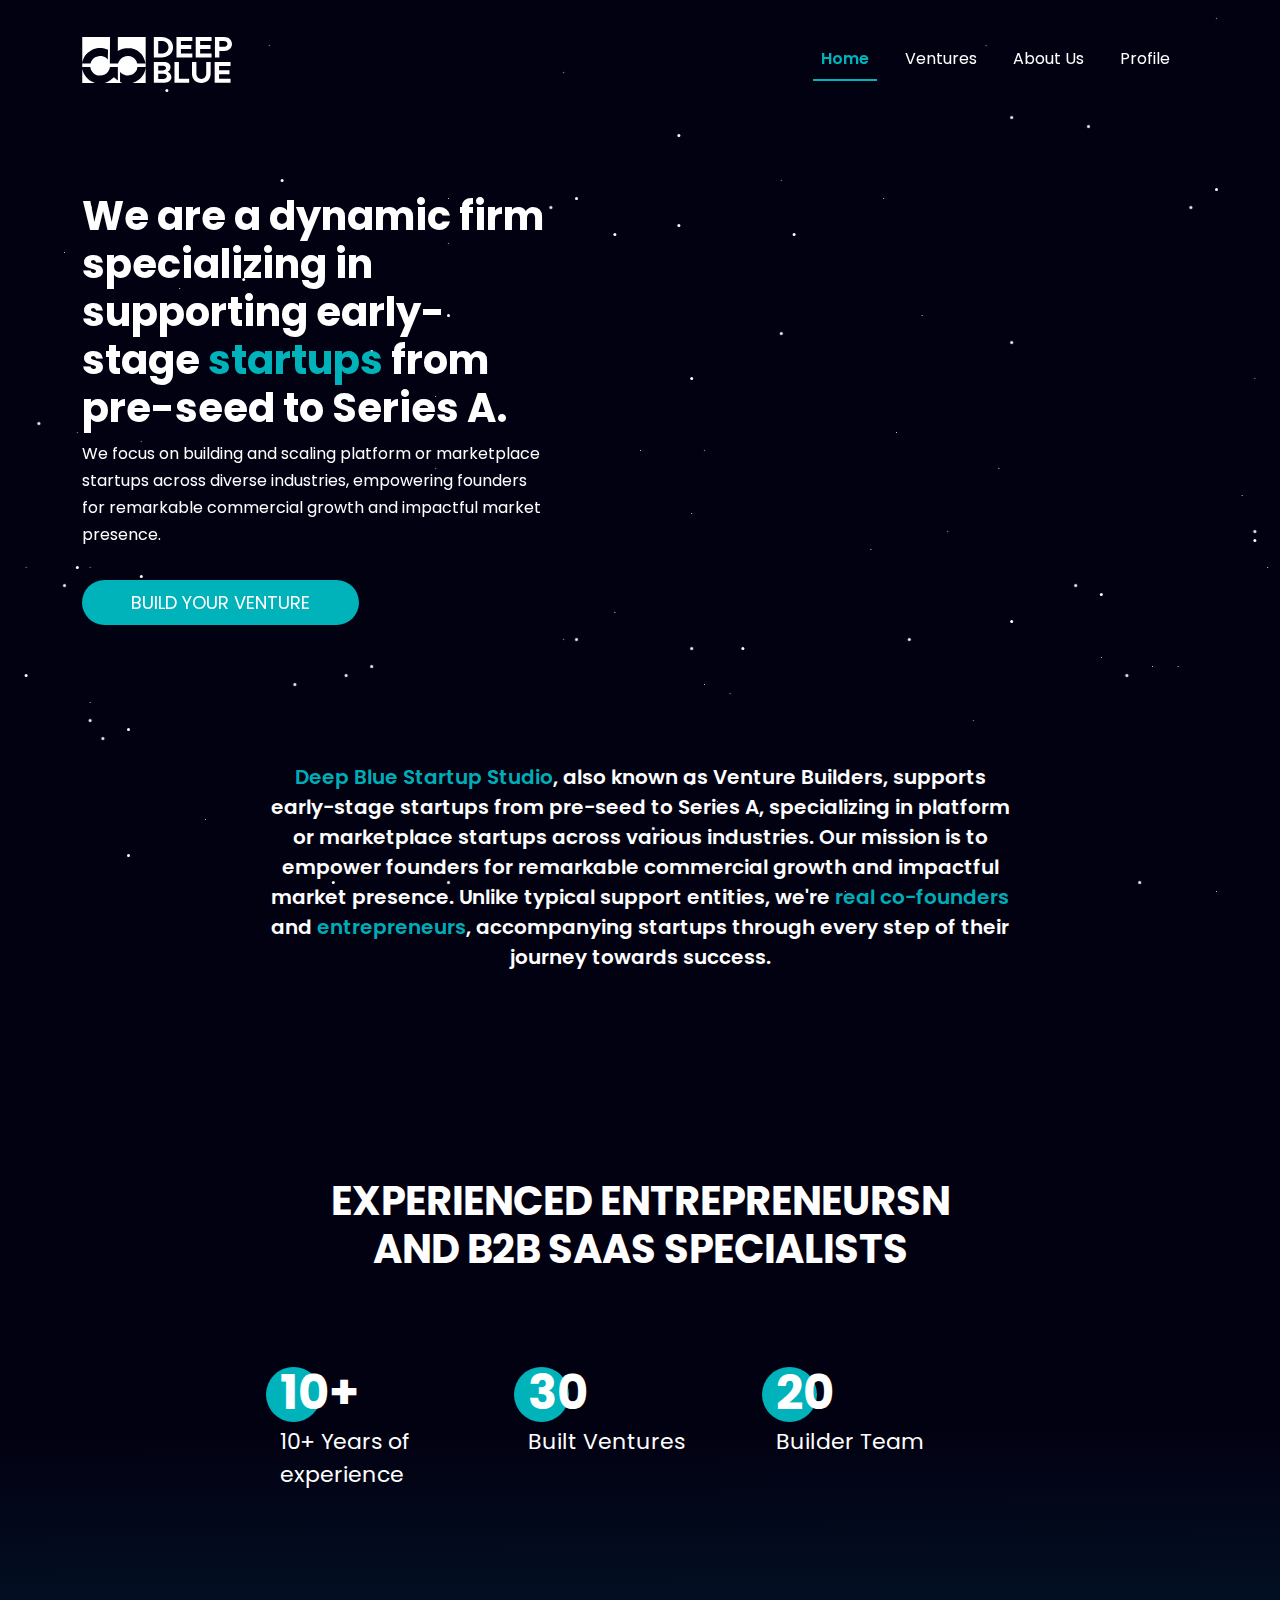
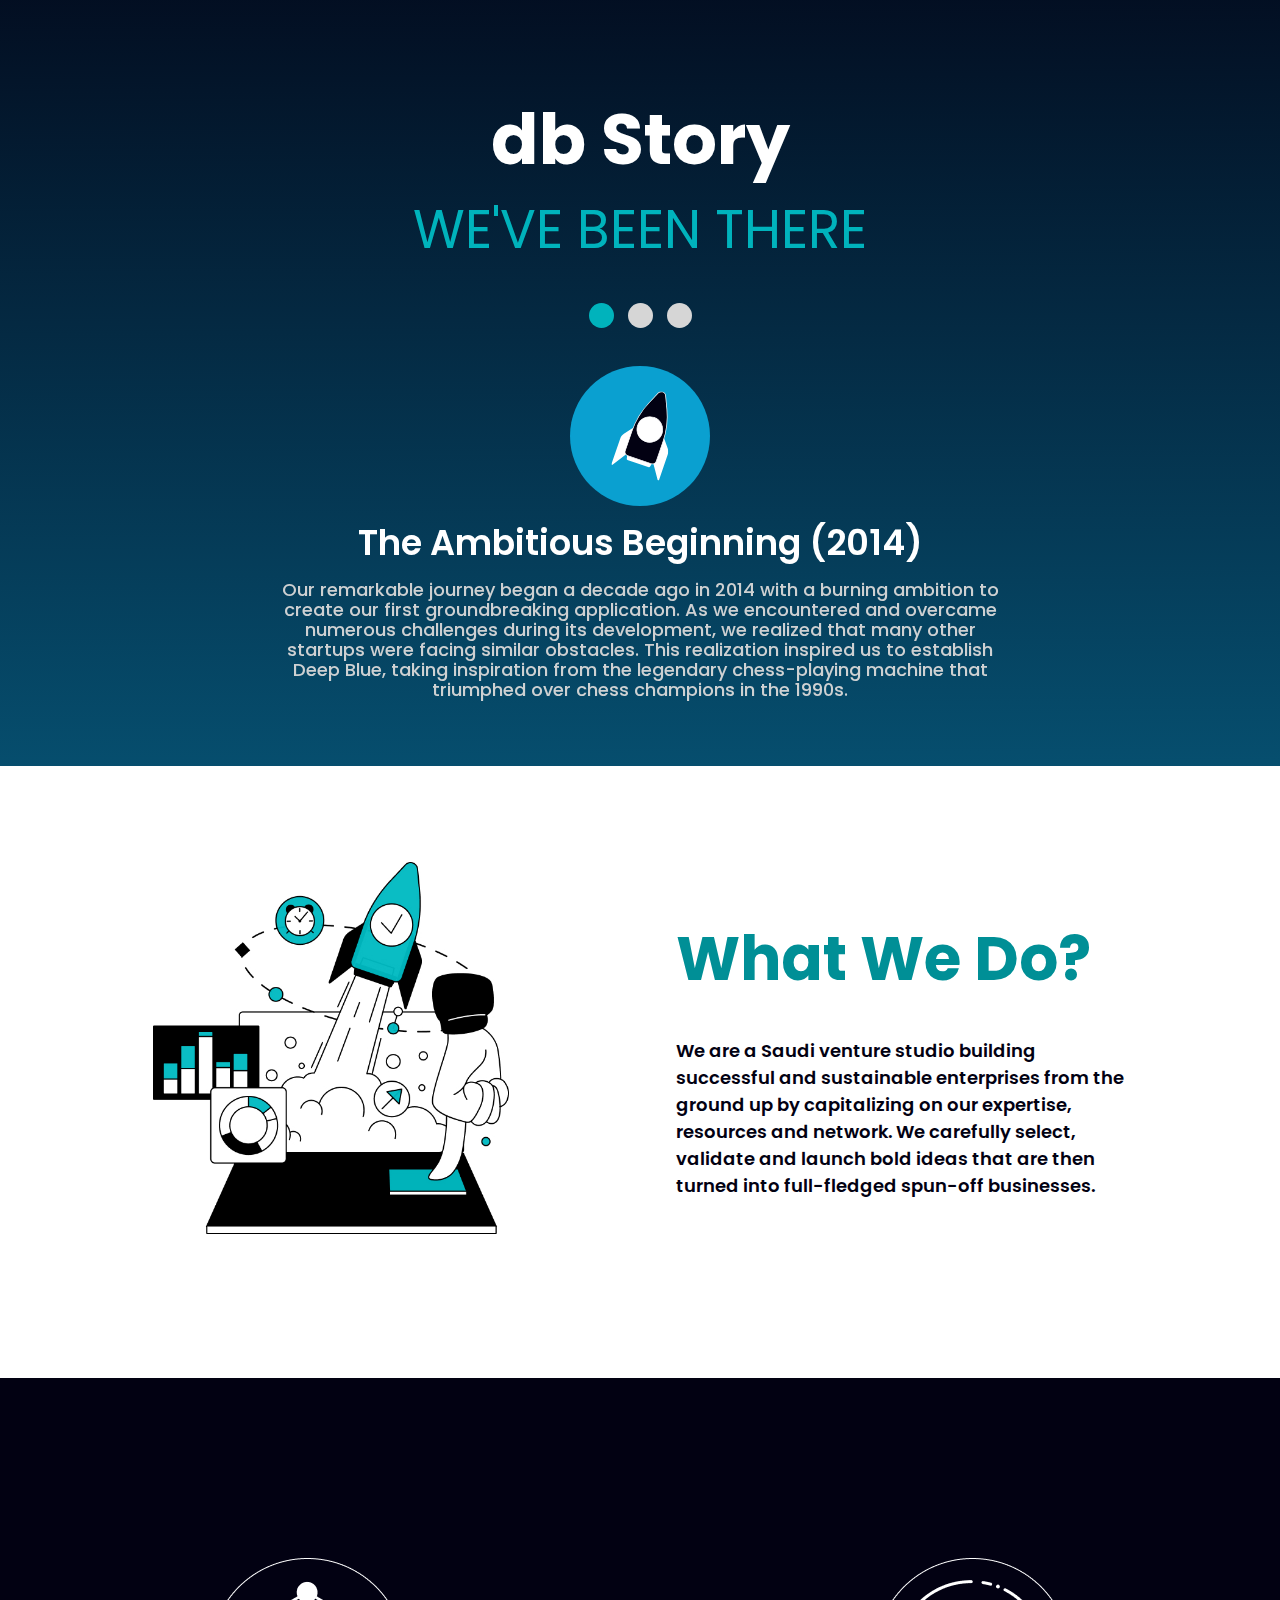
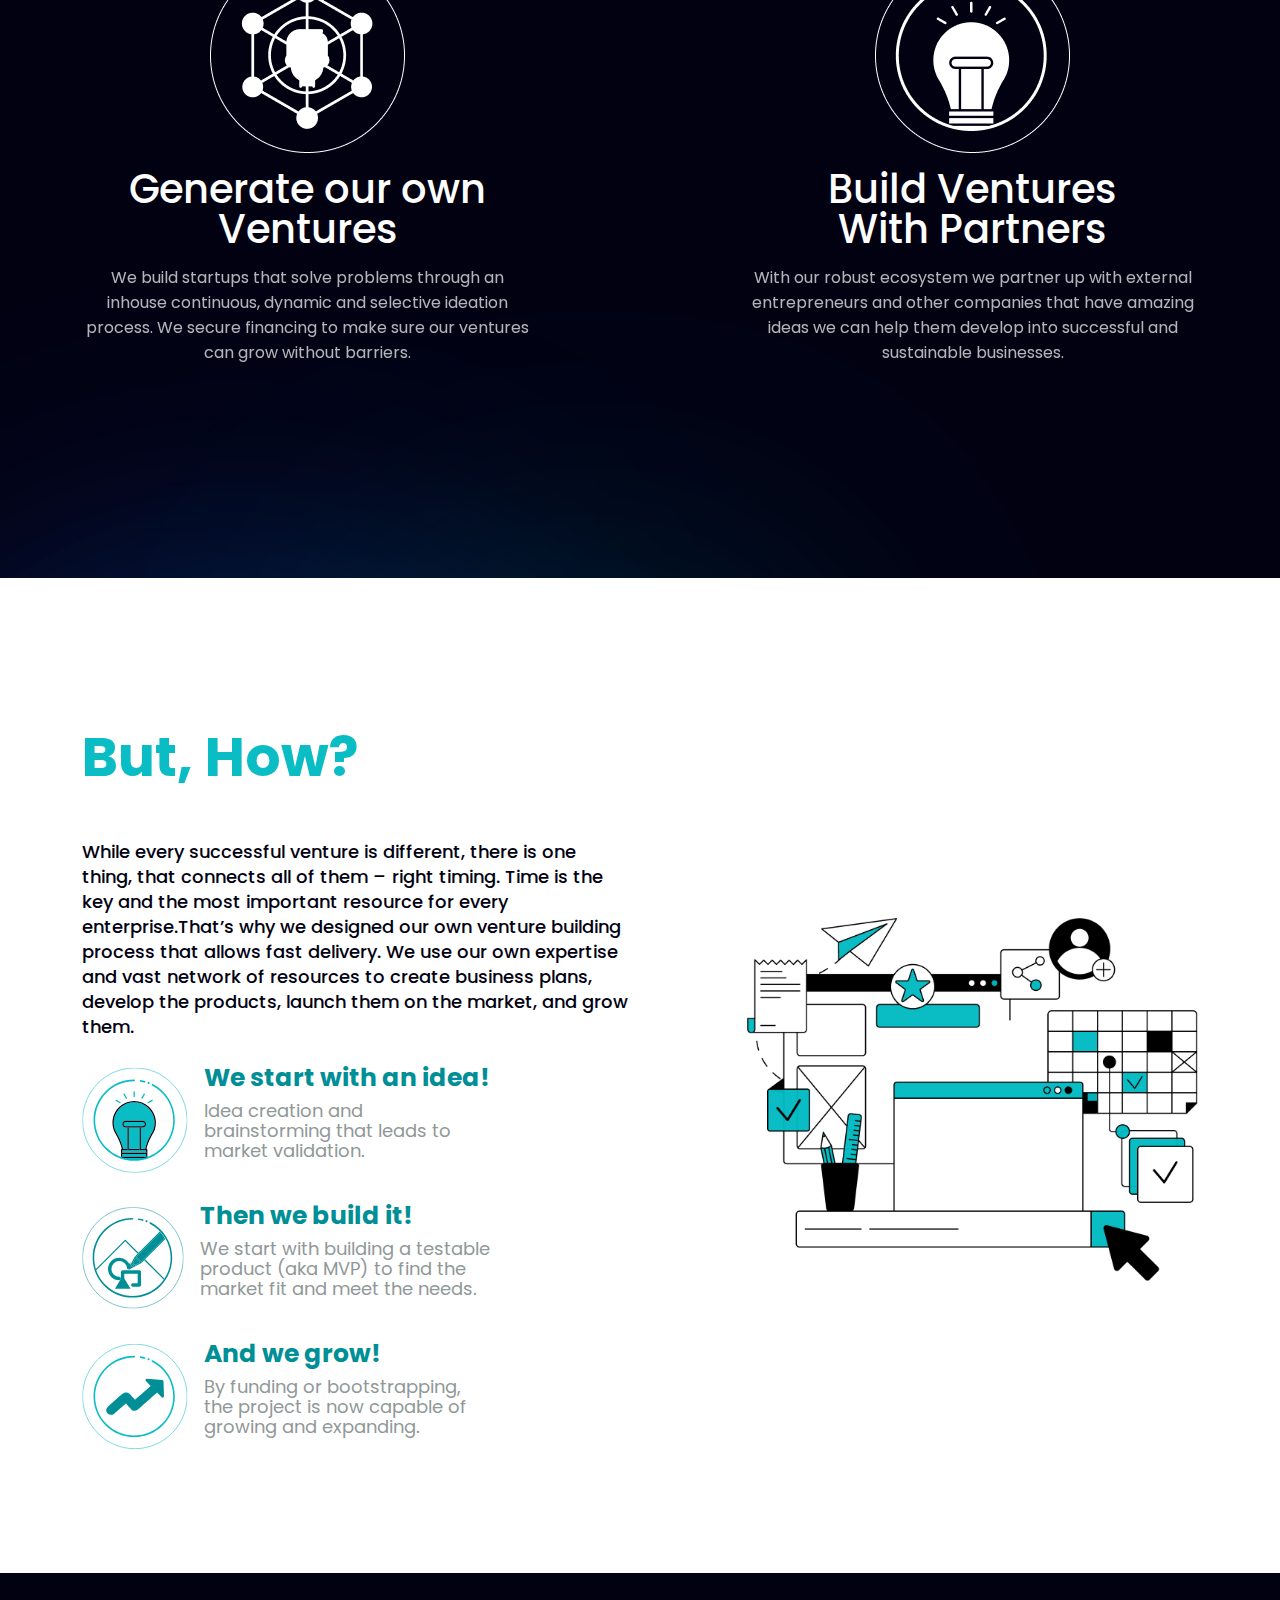
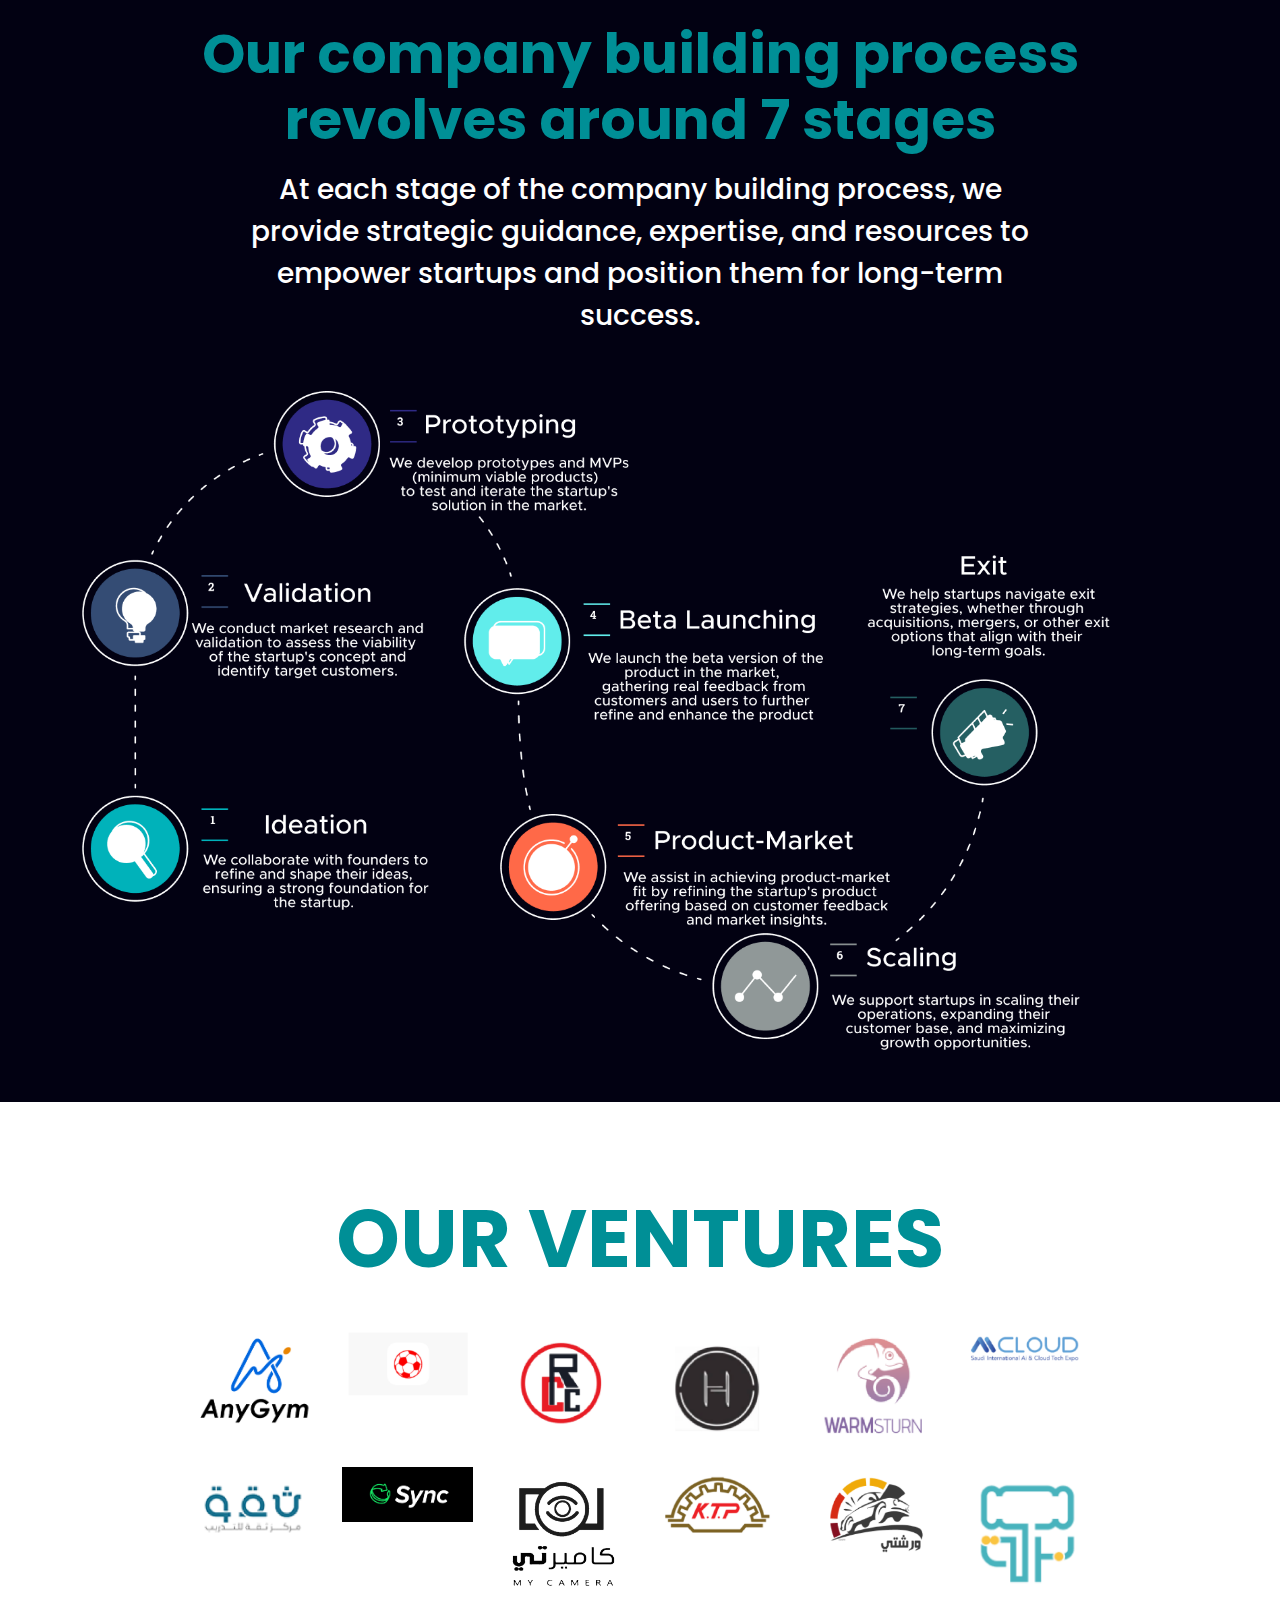
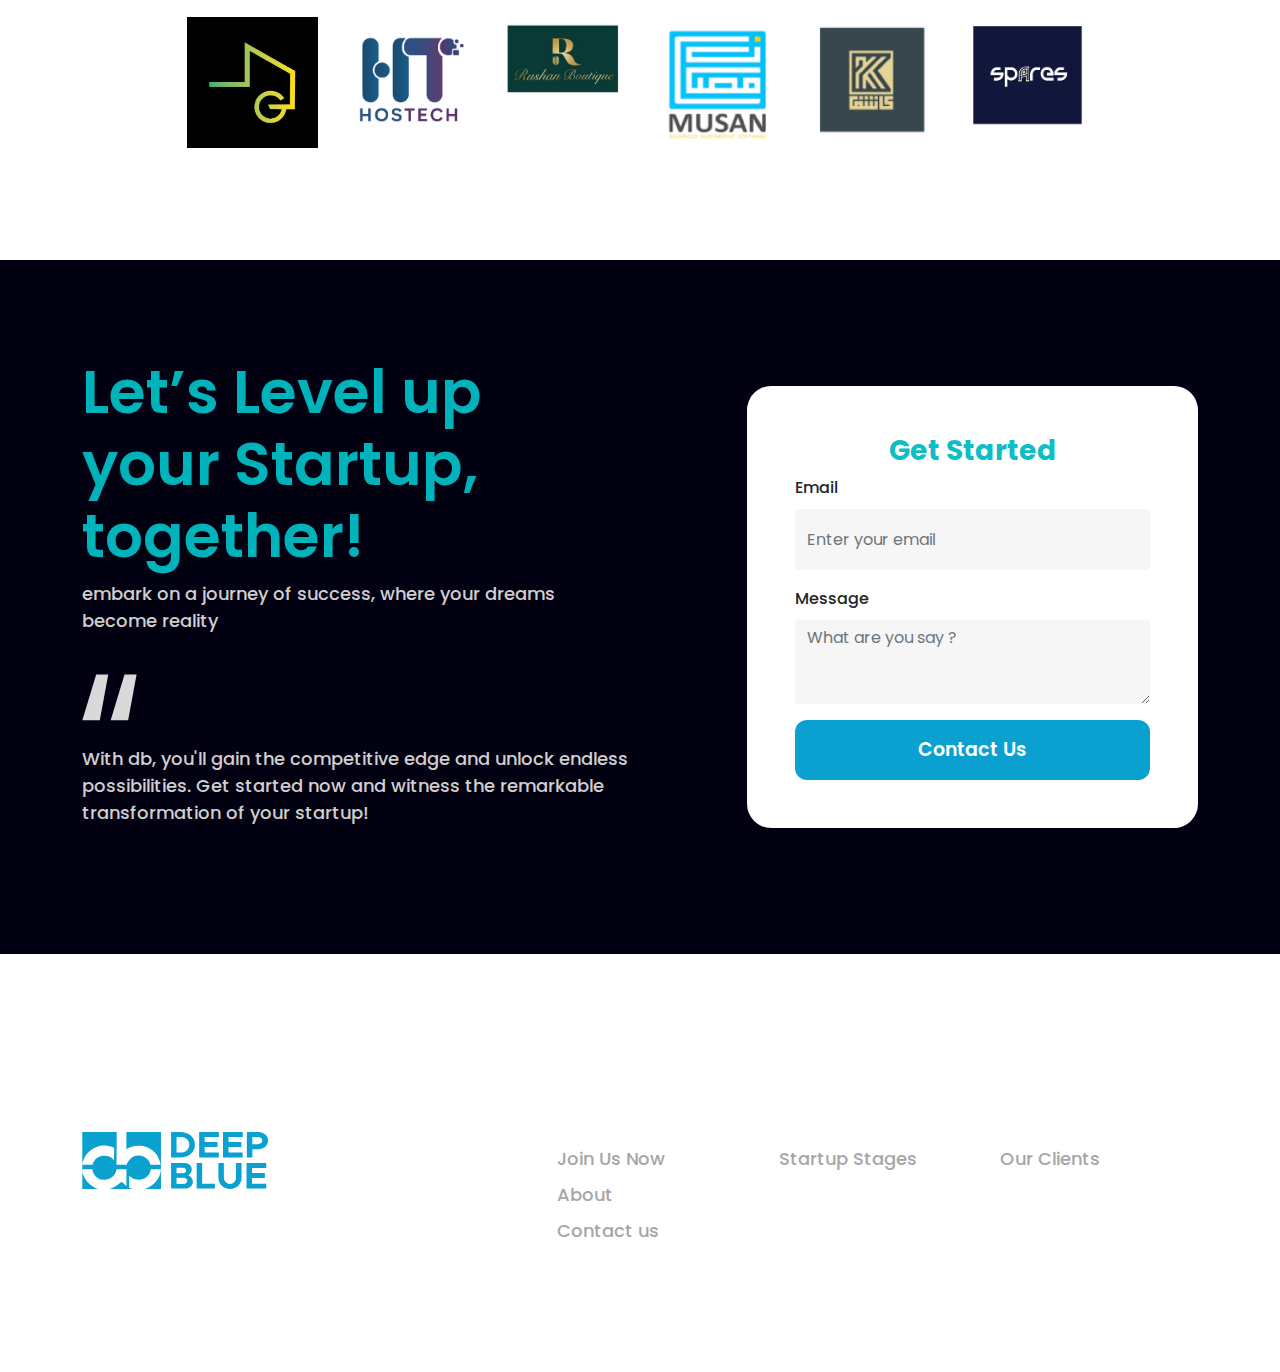
==== commit 0276659c: "dd card" ====
--- a/index.html
+++ b/index.html
@@ -36,13 +36,13 @@
                       <a class="nav-link active" href="#">Home</a>
                     </li>
                     <li class="nav-item">
-                      <a class="nav-link" href="#ventures">Ventures</a>
+                      <a class="nav-link" href="#clients">Ventures</a>
                     </li>
                     <li class="nav-item">
                       <a class="nav-link" href="#about">About Us</a>
                     </li>
                     <li class="nav-item">
-                      <a class="nav-link" href="#profile">Profile</a>
+                      <a class="nav-link" href="Deep-Blue-Profile.pdf">Profile</a>
                     </li>
                   </ul>
                 </div>
@@ -58,7 +58,7 @@
                 We focus on building and scaling platform or marketplace startups across diverse industries, empowering founders for
                 remarkable commercial growth and impactful market presence.
               </p>
-              <button class="btn rounded-pill px-5 py-2 mt-3 text-white">BUILD YOUR VENTURE</button>
+              <a href="#contact-us" class="contact-us btn rounded-pill px-5 py-2 mt-3 text-white">BUILD YOUR VENTURE</a>
             </div>
           </div>
         </div>
@@ -288,7 +288,7 @@
     <!-- end but-how --- -->
 
     <!-- start company-building -->
-    <section class="company-building mt-5 py-5">
+    <section class="company-building mt-5 py-5" id="startup-stages">
       <div class="container">
         <div class="title text-center">
           <h2 class="mb-3">Our company building process revolves around 7 stages</h2>
@@ -298,7 +298,54 @@
           </p>
           <div class="mt-5">
             <img src="images/company-building.png" class="img-fluid d-none d-lg-block m-auto" alt="" />
-            <img src="images/company-building-mobil.png" class="img-fluid d-block d-lg-none m-auto" alt="" />
+            <div class="row d-flex d-lg-none">
+              <div class="col-md-6 icon mb-4">
+                <img src="images/icons/Group-3.png" class="img-fluid" alt="" />
+                <h4 class="my-3">Ideation</h4>
+                <p>We collaborate with founders to refine and shape their ideas, ensuring a strong foundation for the startup.</p>
+              </div>
+              <div class="col-md-6 icon mb-4">
+                <img src="images/icons/Group-4.png" class="img-fluid" alt="" />
+                <h4 class="my-3">Validation</h4>
+                <p>
+                  We conduct market research and validation to assess the viability of the startup's concept and identify target customers.
+                </p>
+              </div>
+              <div class="col-md-6 icon mb-4">
+                <img src="images/icons/Group.png" class="img-fluid" alt="" />
+                <h4 class="my-3">Prototyping</h4>
+                <p>We develop prototypes and MVPs (minimum viable products) to test and iterate the startup's solution in the market.</p>
+              </div>
+              <div class="col-md-6 icon mb-4">
+                <img src="images/icons/Group-5.png" class="img-fluid" alt="" />
+                <h4 class="my-3">Beta Launching</h4>
+                <p>
+                  We launch the beta version of the product in the market, gathering real feedback from customers and users to further
+                  refine and enhance the product
+                </p>
+              </div>
+              <div class="col-md-6 icon mb-4">
+                <img src="images/icons/Group-6.png" class="img-fluid" alt="" />
+                <h4 class="my-3">Product-Market</h4>
+                <p>
+                  We assist in achieving product-market fit by refining the startup's product offering based on customer feedback and market
+                  insights.
+                </p>
+              </div>
+              <div class="col-md-6 icon mb-4">
+                <img src="images/icons/Group-1.png" class="img-fluid" alt="" />
+                <h4 class="my-3">Scaling</h4>
+                <p>We support startups in scaling their operations, expanding their customer base, and maximizing growth opportunities.</p>
+              </div>
+              <div class="col-md-6 icon mb-4">
+                <img src="images/icons/Group-2.png" class="img-fluid" alt="" />
+                <h4 class="my-3">Exit</h4>
+                <p>
+                  We help startups navigate exit strategies, whether through acquisitions, mergers, or other exit options that align with
+                  their long-term goals.
+                </p>
+              </div>
+            </div>
           </div>
         </div>
       </div>
@@ -306,7 +353,7 @@
     <!-- end company-building -->
 
     <!-- satrt our-ventures -->
-    <section class="our-ventures mt-5 pt-5 py-5" id="ventures">
+    <section class="our-ventures mt-5 pt-5 py-5" id="clients">
       <div class="container">
         <div class="title">
           <h2>OUR VENTURES</h2>
@@ -314,92 +361,102 @@
         <div class="row mt-5 col-lg-10 m-auto">
           <div class="col-lg-2 col-md-3 col-sm-4 col-3 mb-3">
             <div class="box">
-              <img src="images/logos/1.png" alt="" class="img-fluid" />
-            </div>
-          </div>
-          <div class="col-lg-2 col-md-3 col-sm-4 col-3 mb-3">
-            <div class="box">
-              <img src="images/logos/2.png" alt="" class="img-fluid" />
-            </div>
-          </div>
-          <div class="col-lg-2 col-md-3 col-sm-4 col-3 mb-3">
-            <div class="box">
-              <img src="images/logos/3.png" alt="" class="img-fluid" />
-            </div>
-          </div>
-          <div class="col-lg-2 col-md-3 col-sm-4 col-3 mb-3">
-            <div class="box">
-              <img src="images/logos/4.png" alt="" class="img-fluid" />
-            </div>
-          </div>
-          <div class="col-lg-2 col-md-3 col-sm-4 col-3 mb-3">
-            <div class="box">
-              <img src="images/logos/5.png" alt="" class="img-fluid" />
-            </div>
-          </div>
-          <div class="col-lg-2 col-md-3 col-sm-4 col-3 mb-3">
-            <div class="box">
-              <img src="images/logos/6.png" alt="" class="img-fluid" />
-            </div>
-          </div>
-          <div class="col-lg-2 col-md-3 col-sm-4 col-3 mb-3">
-            <div class="box">
-              <img src="images/logos/7.png" alt="" class="img-fluid" />
-            </div>
-          </div>
-          <div class="col-lg-2 col-md-3 col-sm-4 col-3 mb-3">
-            <div class="box">
-              <img src="images/logos/8.png" alt="" class="img-fluid" />
-            </div>
-          </div>
-          <div class="col-lg-2 col-md-3 col-sm-4 col-3 mb-3">
-            <div class="box">
-              <img src="images/logos/9.png" alt="" class="img-fluid" />
-            </div>
-          </div>
-          <div class="col-lg-2 col-md-3 col-sm-4 col-3 mb-3">
-            <div class="box">
-              <img src="images/logos/10.png" alt="" class="img-fluid" />
-            </div>
-          </div>
-          <div class="col-lg-2 col-md-3 col-sm-4 col-3 mb-3">
-            <div class="box">
-              <img src="images/logos/11.png" alt="" class="img-fluid" />
-            </div>
-          </div>
-          <div class="col-lg-2 col-md-3 col-sm-4 col-3 mb-3">
-            <div class="box">
-              <img src="images/logos/12.png" alt="" class="img-fluid" />
-            </div>
-          </div>
-          <div class="col-lg-2 col-md-3 col-sm-4 col-3 mb-3">
-            <div class="box">
-              <img src="images/logos/13.png" alt="" class="img-fluid" />
-            </div>
-          </div>
-          <div class="col-lg-2 col-md-3 col-sm-4 col-3 mb-3">
-            <div class="box">
-              <img src="images/logos/14.png" alt="" class="img-fluid" />
-            </div>
-          </div>
-          <div class="col-lg-2 col-md-3 col-sm-4 col-3 mb-3">
-            <div class="box">
-              <img src="images/logos/15.png" alt="" class="img-fluid" />
-            </div>
-          </div>
-          <div class="col-lg-2 col-md-3 col-sm-4 col-3 mb-3">
-            <div class="box">
-              <img src="images/logos/16.png" alt="" class="img-fluid" />
-            </div>
-          </div>
-          <div class="col-lg-2 col-md-3 col-sm-4 col-3 mb-3">
-            <div class="box">
-              <img src="images/logos/17.png" alt="" class="img-fluid" />
-            </div>
-          </div>
-          <div class="col-lg-2 col-md-3 col-sm-4 col-3 mb-3">
-            <div class="box">
-              <img src="images/logos/18.png" alt="" class="img-fluid" />
+              <a href="#">
+                <img src="images/logos/1.png" alt="" class="img-fluid" />
+              </a>
+            </div>
+          </div>
+          <div class="col-lg-2 col-md-3 col-sm-4 col-3 mb-3">
+            <div class="box">
+              <a href="#">
+                <img src="images/logos/2.png" alt="" class="img-fluid" />
+              </a>
+            </div>
+          </div>
+          <div class="col-lg-2 col-md-3 col-sm-4 col-3 mb-3">
+            <div class="box">
+              <a href="#">
+                <img src="images/logos/3.png" alt="" class="img-fluid" />
+              </a>
+            </div>
+          </div>
+          <div class="col-lg-2 col-md-3 col-sm-4 col-3 mb-3">
+            <div class="box">
+              <a href="#">
+                <img src="images/logos/4.png" alt="" class="img-fluid" />
+              </a>
+            </div>
+          </div>
+          <div class="col-lg-2 col-md-3 col-sm-4 col-3 mb-3">
+            <div class="box">
+              <a href="#">
+                <img src="images/logos/5.png" alt="" class="img-fluid" />
+              </a>
+            </div>
+          </div>
+          <div class="col-lg-2 col-md-3 col-sm-4 col-3 mb-3">
+            <div class="box">
+              <a href="#"><img src="images/logos/6.png" alt="" class="img-fluid" /></a>
+            </div>
+          </div>
+          <div class="col-lg-2 col-md-3 col-sm-4 col-3 mb-3">
+            <div class="box">
+              <a href="#"><img src="images/logos/7.png" alt="" class="img-fluid" /></a>
+            </div>
+          </div>
+          <div class="col-lg-2 col-md-3 col-sm-4 col-3 mb-3">
+            <div class="box">
+              <a href="#"><img src="images/logos/8.png" alt="" class="img-fluid" /></a>
+            </div>
+          </div>
+          <div class="col-lg-2 col-md-3 col-sm-4 col-3 mb-3">
+            <div class="box">
+              <a href="#"><img src="images/logos/9.png" alt="" class="img-fluid" /></a>
+            </div>
+          </div>
+          <div class="col-lg-2 col-md-3 col-sm-4 col-3 mb-3">
+            <div class="box">
+              <a href="#"><img src="images/logos/10.png" alt="" class="img-fluid" /></a>
+            </div>
+          </div>
+          <div class="col-lg-2 col-md-3 col-sm-4 col-3 mb-3">
+            <div class="box">
+              <a href="#"><img src="images/logos/11.png" alt="" class="img-fluid" /></a>
+            </div>
+          </div>
+          <div class="col-lg-2 col-md-3 col-sm-4 col-3 mb-3">
+            <div class="box">
+              <a href="#"><img src="images/logos/12.png" alt="" class="img-fluid" /></a>
+            </div>
+          </div>
+          <div class="col-lg-2 col-md-3 col-sm-4 col-3 mb-3">
+            <div class="box">
+              <a href="#"><img src="images/logos/13.png" alt="" class="img-fluid" /></a>
+            </div>
+          </div>
+          <div class="col-lg-2 col-md-3 col-sm-4 col-3 mb-3">
+            <div class="box">
+              <a href="#"><img src="images/logos/14.png" alt="" class="img-fluid" /></a>
+            </div>
+          </div>
+          <div class="col-lg-2 col-md-3 col-sm-4 col-3 mb-3">
+            <div class="box">
+              <a href="#"><img src="images/logos/15.png" alt="" class="img-fluid" /></a>
+            </div>
+          </div>
+          <div class="col-lg-2 col-md-3 col-sm-4 col-3 mb-3">
+            <div class="box">
+              <a href="#"><img src="images/logos/16.png" alt="" class="img-fluid" /></a>
+            </div>
+          </div>
+          <div class="col-lg-2 col-md-3 col-sm-4 col-3 mb-3">
+            <div class="box">
+              <a href="#"><img src="images/logos/17.png" alt="" class="img-fluid" /></a>
+            </div>
+          </div>
+          <div class="col-lg-2 col-md-3 col-sm-4 col-3 mb-3">
+            <div class="box">
+              <a href="#"><img src="images/logos/18.png" alt="" class="img-fluid" /></a>
             </div>
           </div>
         </div>
@@ -408,7 +465,7 @@
     <!-- end our-ventures -->
 
     <!-- satrt startup-together -->
-    <section class="startup-together mt-5 py-5">
+    <section class="startup-together mt-5 py-5" id="contact-us">
       <div class="container">
         <div class="row align-items-center justify-content-between py-5">
           <div class="col-lg-6 col-md-6 mb-3">
@@ -453,39 +510,25 @@
           <div class="col-lg-4">
             <div class="logo">
               <img src="images/logo-footer.svg" alt="" class="img-fluid" />
-              <p class="mt-3">Together, we can build the next unicorn</p>
-              <div class="mt-3">
-                <div class="group">
-                  <input class="form-control rounded-pill" type="email" placeholder="Enter your email here" />
-                  <a href="#" class="icon">
-                    <i class="fa-solid fa-arrow-right"></i>
-                  </a>
-                </div>
-              </div>
             </div>
           </div>
           <div class="col-lg-7">
             <div class="row mt-5">
               <div class="col-xl-4 col-lg-6 col-md-6 mb-3">
                 <ul class="links list-unstyled">
-                  <li><a href="#">Help Center</a></li>
-                  <li><a href="#">Join Us Now</a></li>
-                  <li><a href="#">About</a></li>
-                  <li><a href="#">Contact us</a></li>
+                  <li><a href="#contact-us">Join Us Now</a></li>
+                  <li><a href="#about">About</a></li>
+                  <li><a href="#contact-us">Contact us</a></li>
                 </ul>
               </div>
               <div class="col-xl-4 col-lg-6 col-md-6 mb-3">
                 <ul class="links list-unstyled">
-                  <li><a href="#">Talk to support</a></li>
-                  <li><a href="#">Startup Stages</a></li>
-                  <li><a href="#">Explore Now</a></li>
-                  <li><a href="#">FAQ</a></li>
+                  <li><a href="#startup-stages">Startup Stages</a></li>
                 </ul>
               </div>
               <div class="col-xl-4 col-lg-6 col-md-6 mb-3">
                 <ul class="links list-unstyled">
-                  <li><a href="#">Our Clients</a></li>
-                  <li><a href="#">PricingPricing</a></li>
+                  <li><a href="#clients">Our Clients</a></li>
                 </ul>
               </div>
             </div>
--- a/css/main.css
+++ b/css/main.css
@@ -76,7 +76,7 @@
   font-weight: 400;
   line-height: 27px;
 }
-.header .title button {
+.header .title .contact-us {
   background-color: var(--main-color);
   font-size: 18px;
 }
@@ -379,6 +379,20 @@
   text-align: center;
   color: #fff;
 }
+.company-building .icon h4 {
+  font-size: 22px;
+  font-weight: 600;
+  color: #fff;
+}
+.company-building .icon p {
+  font-size: 16px;
+  color: #a3a4a4;
+  margin: 0;
+}
+.company-building .icon img {
+  width: 120px;
+  height: 120px;
+}
 @media (max-width: 991px) {
   .company-building .title h2 {
     font-size: 32px;
@@ -397,8 +411,12 @@
   line-height: 81px;
   text-align: center;
 }
+.our-ventures .box img:hover {
+  opacity: 0.9;
+}
 .our-ventures .box img {
   width: 150px;
+  object-fit: contain;
 }
 @media (max-width: 991px) {
   .our-ventures .title h2 {
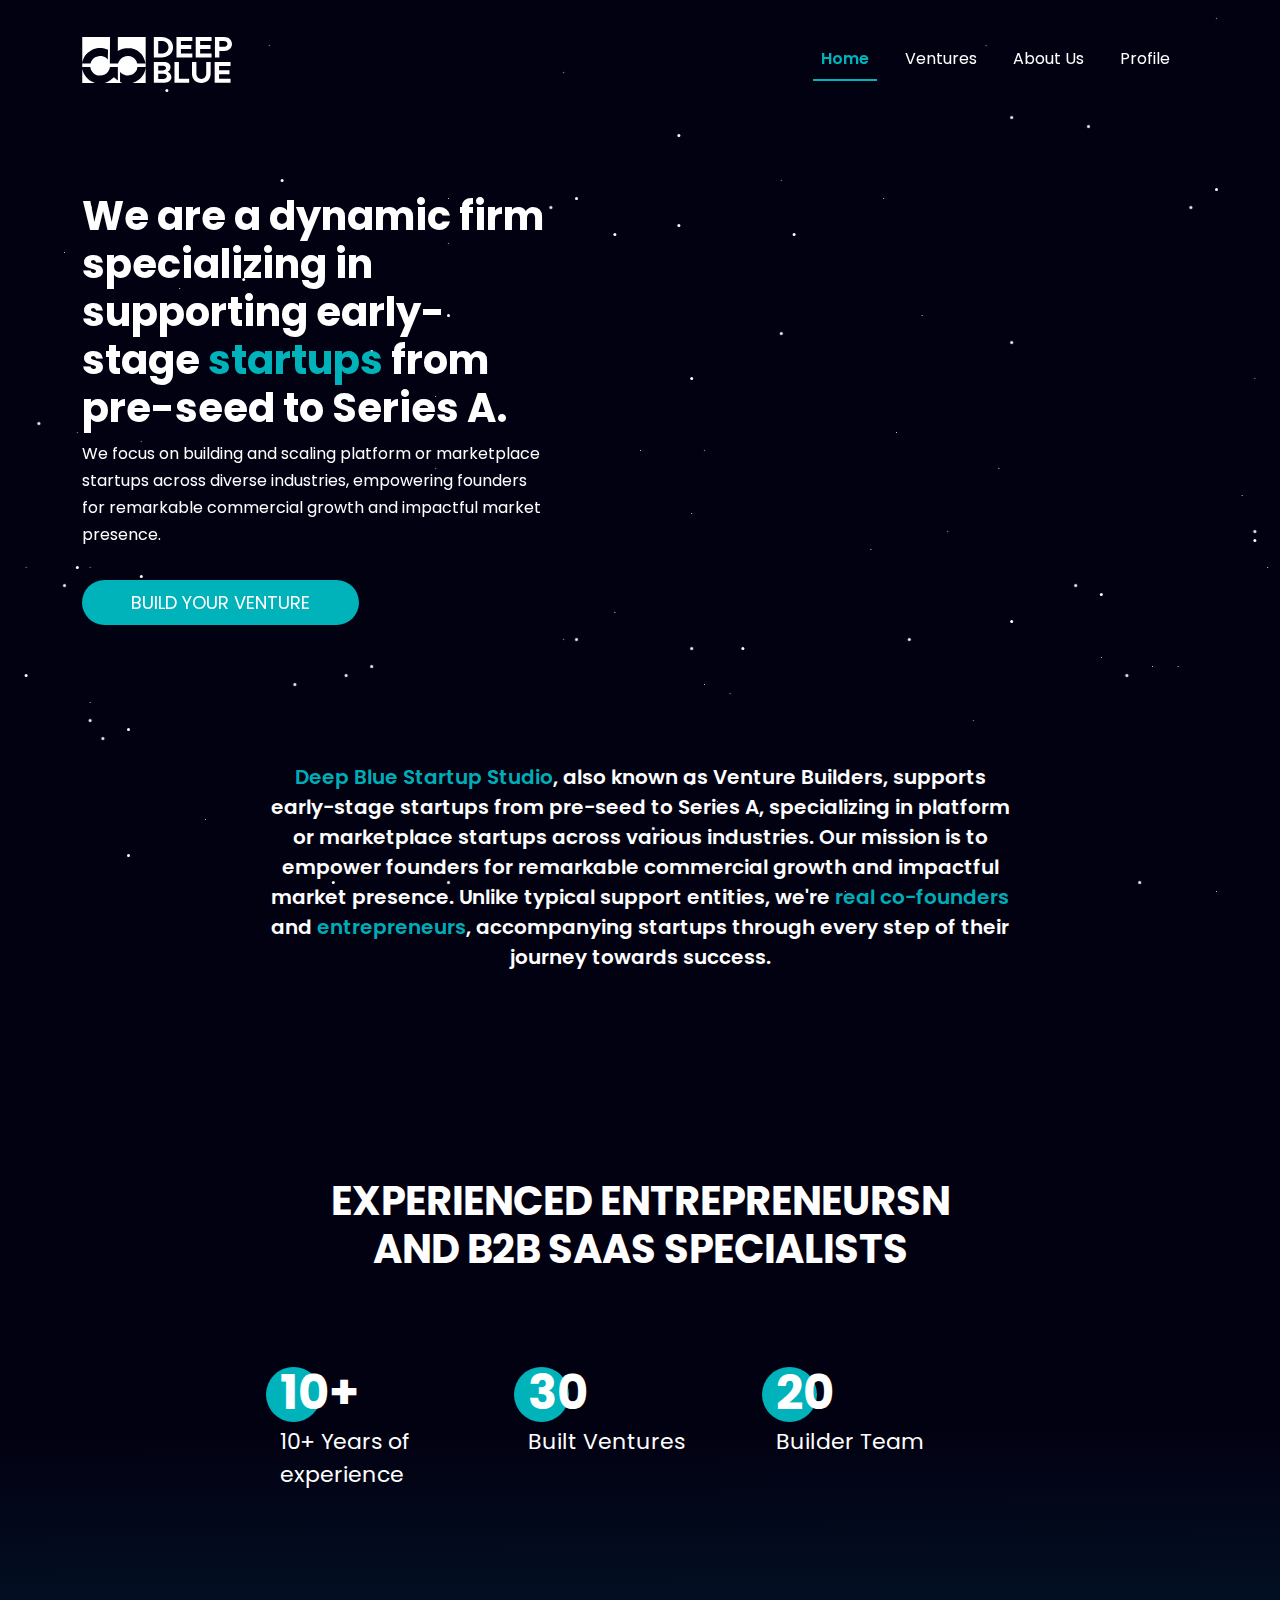
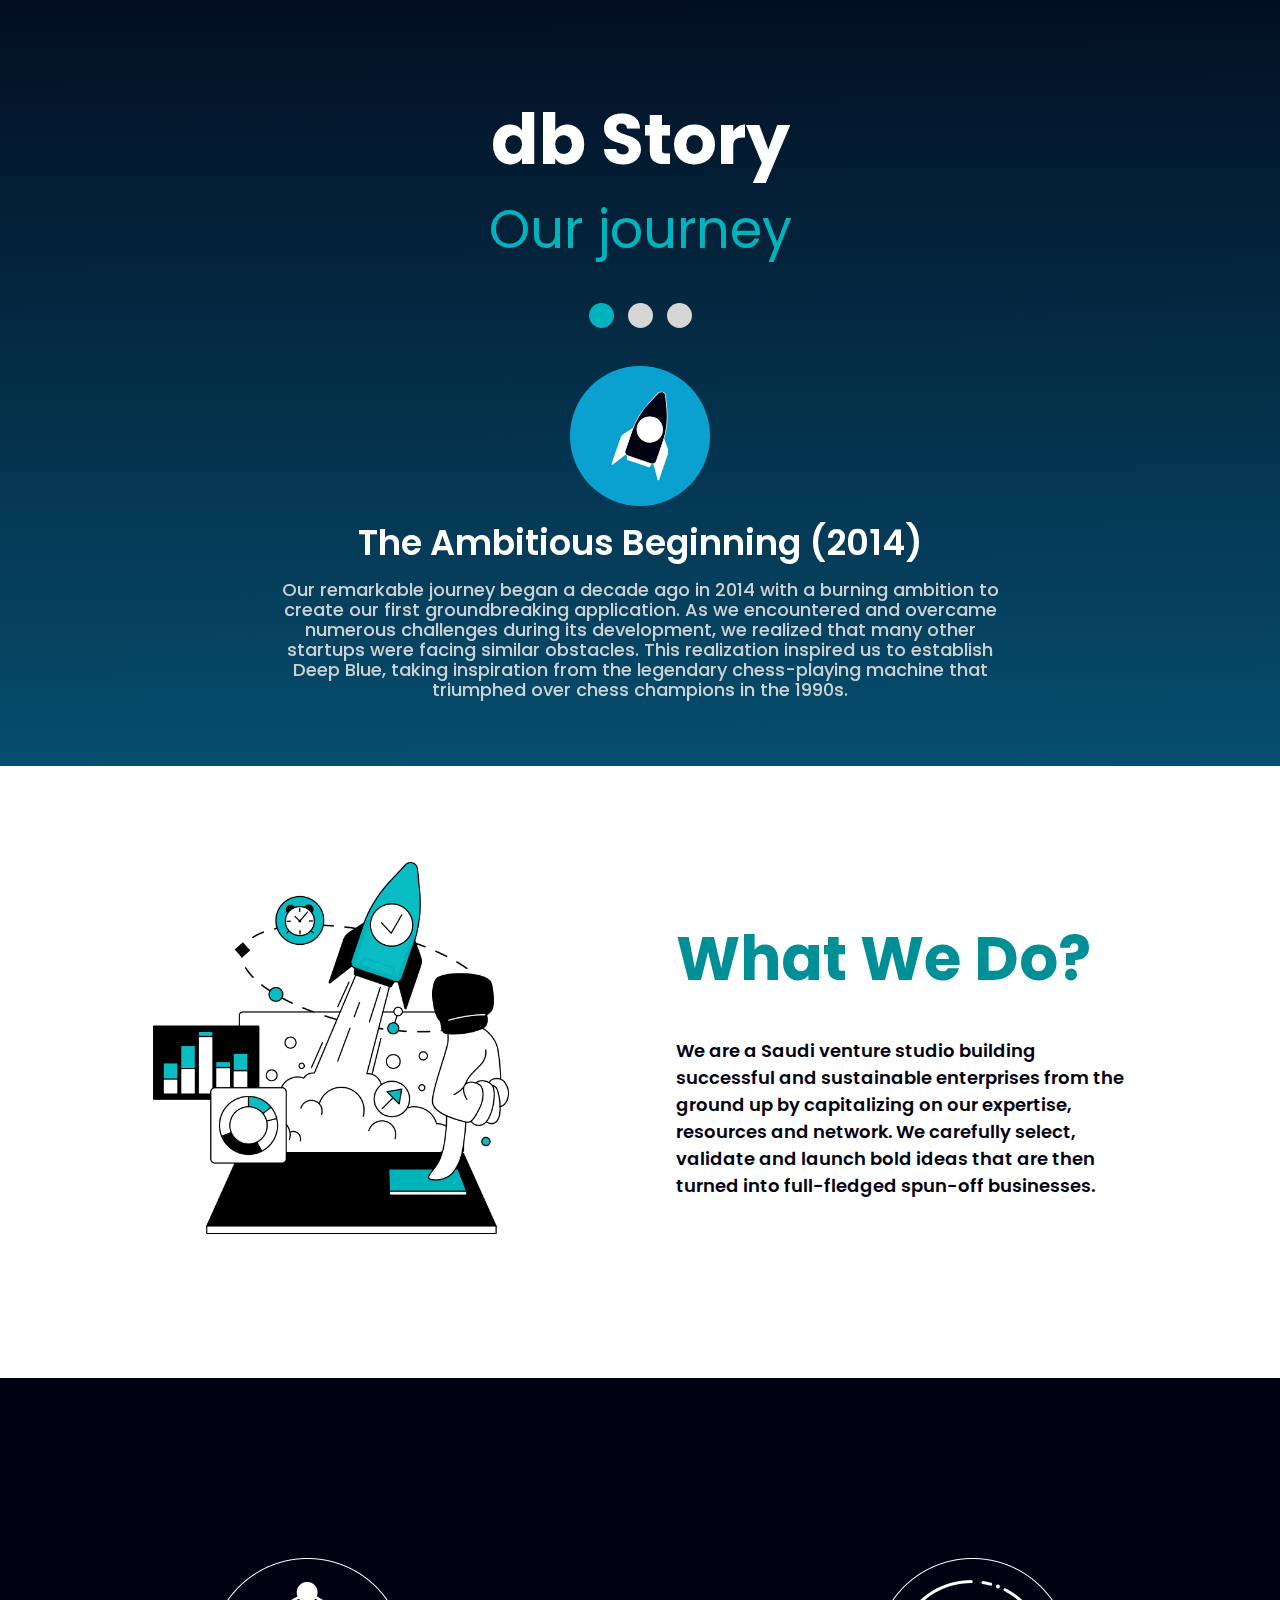
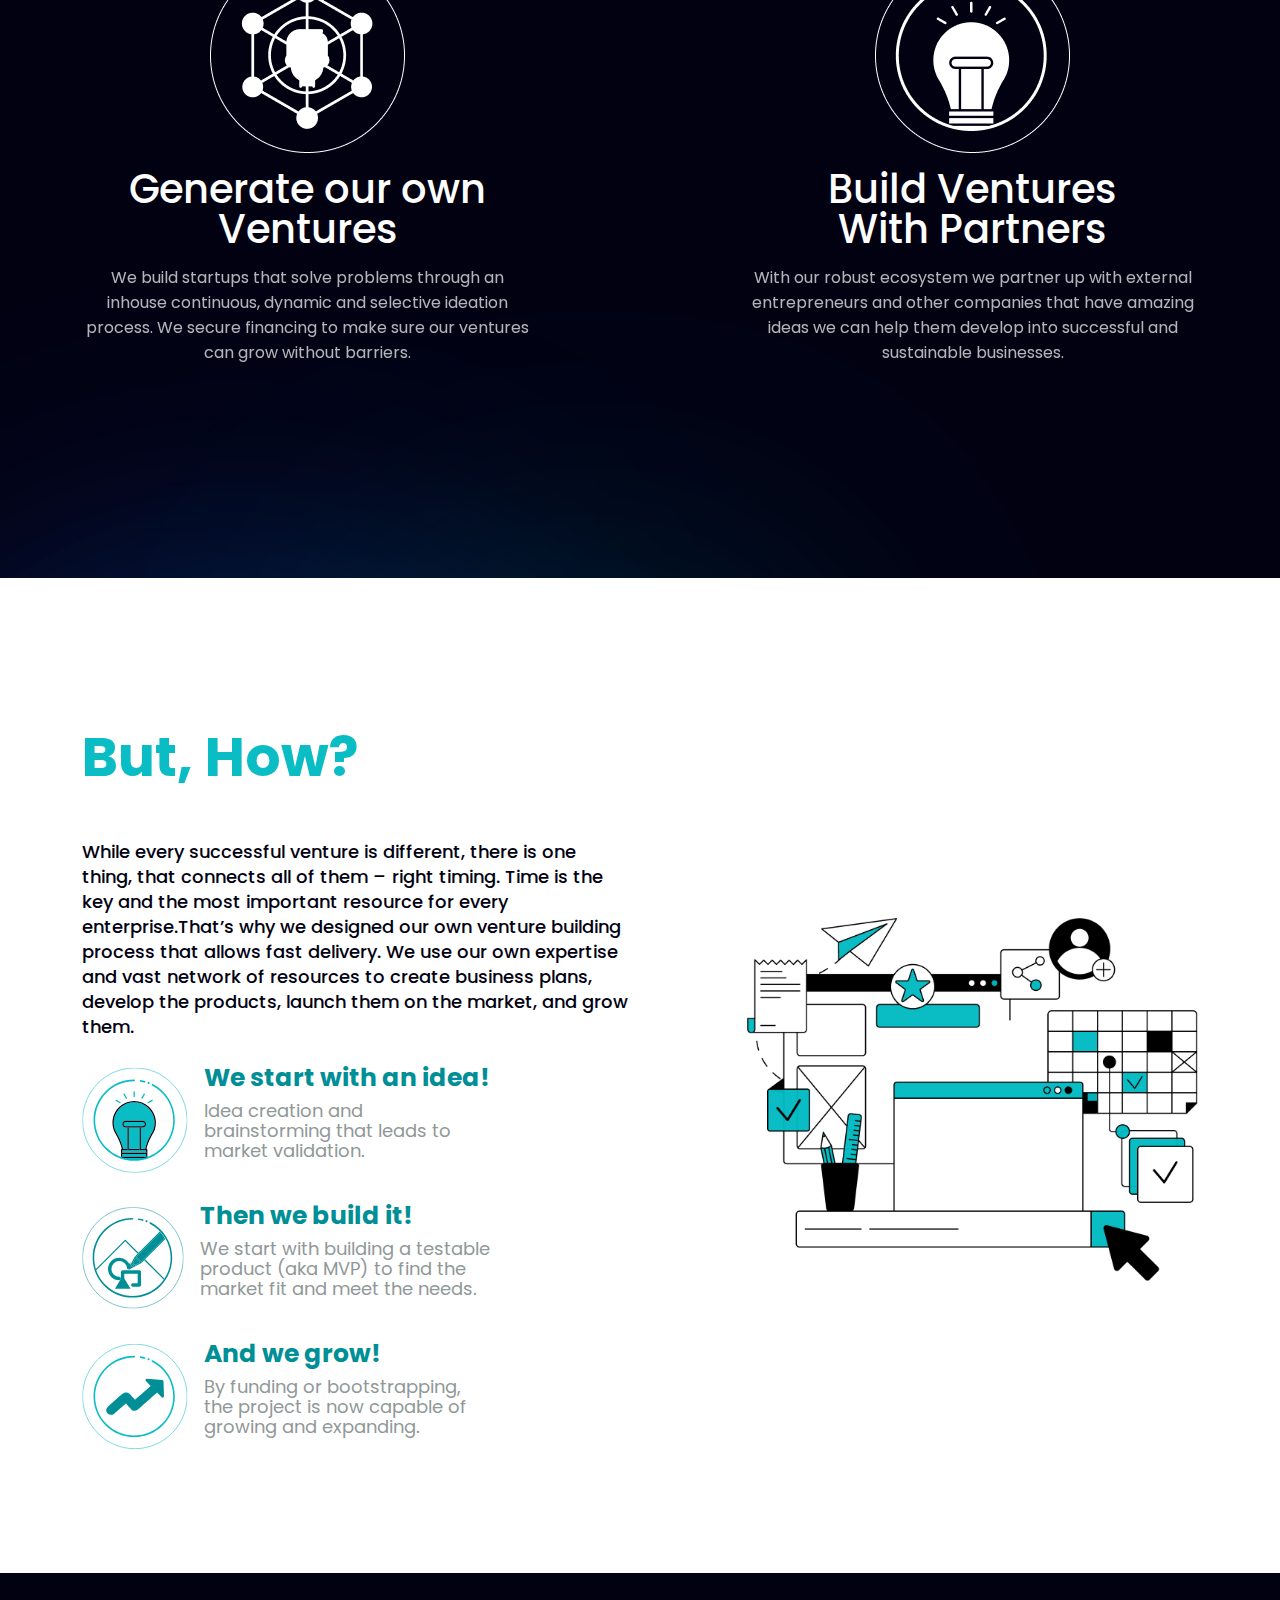
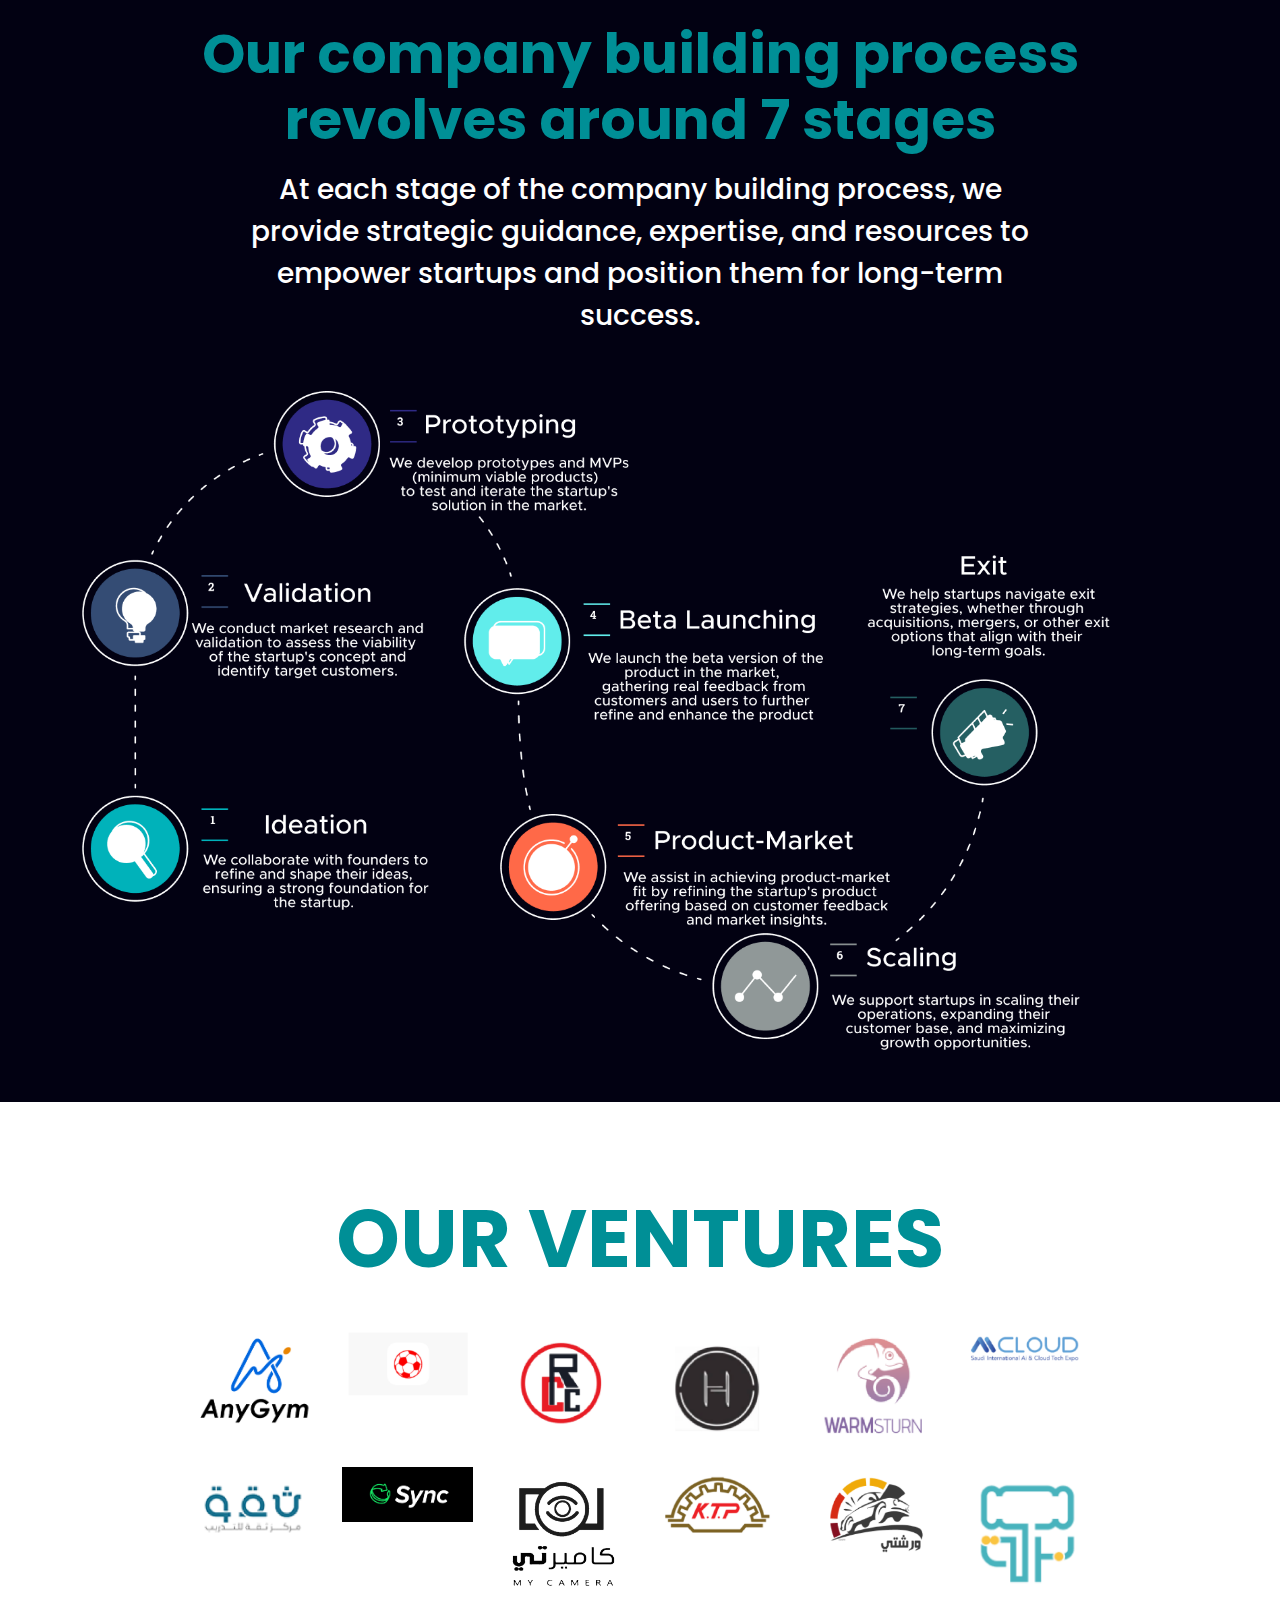
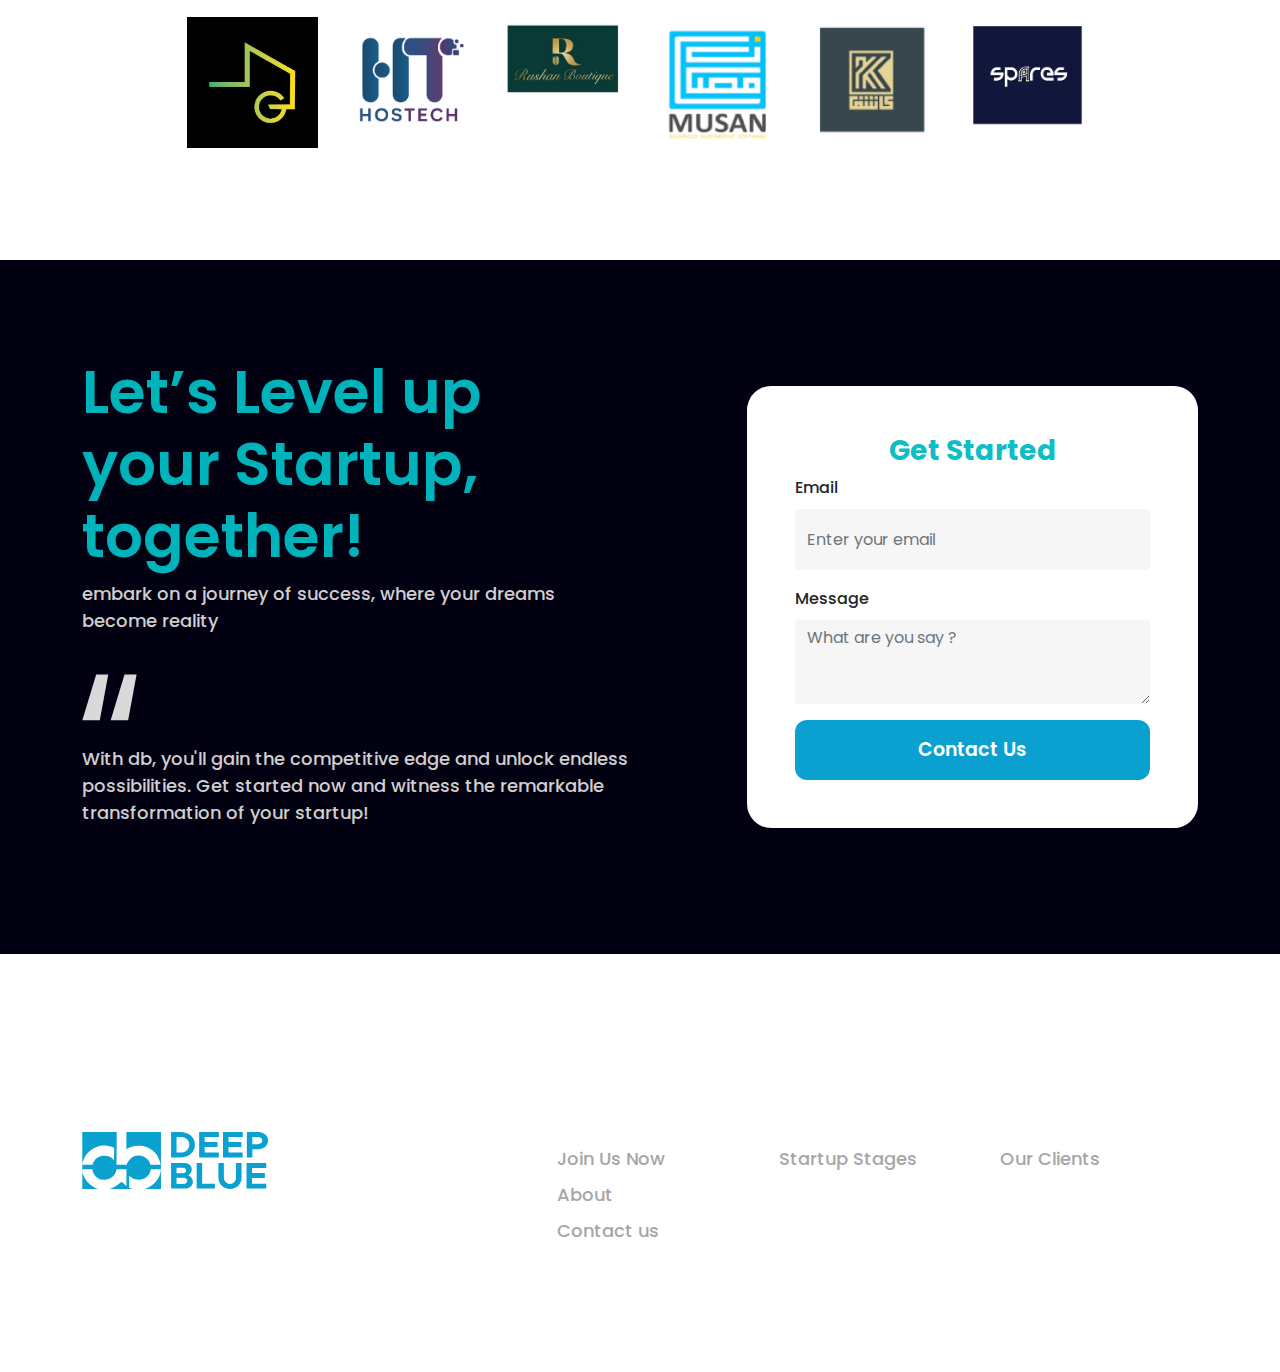
==== commit c590acad: "add text" ====
--- a/index.html
+++ b/index.html
@@ -127,7 +127,7 @@
         <div class="container text-white">
           <div class="title text-center">
             <h2>db Story</h2>
-            <p>WE'VE BEEN THERE</p>
+            <p>Our journey</p>
           </div>
           <div class="owl-carousel owl-theme mt-5 pt-5">
             <div class="col-lg-8 m-auto item">
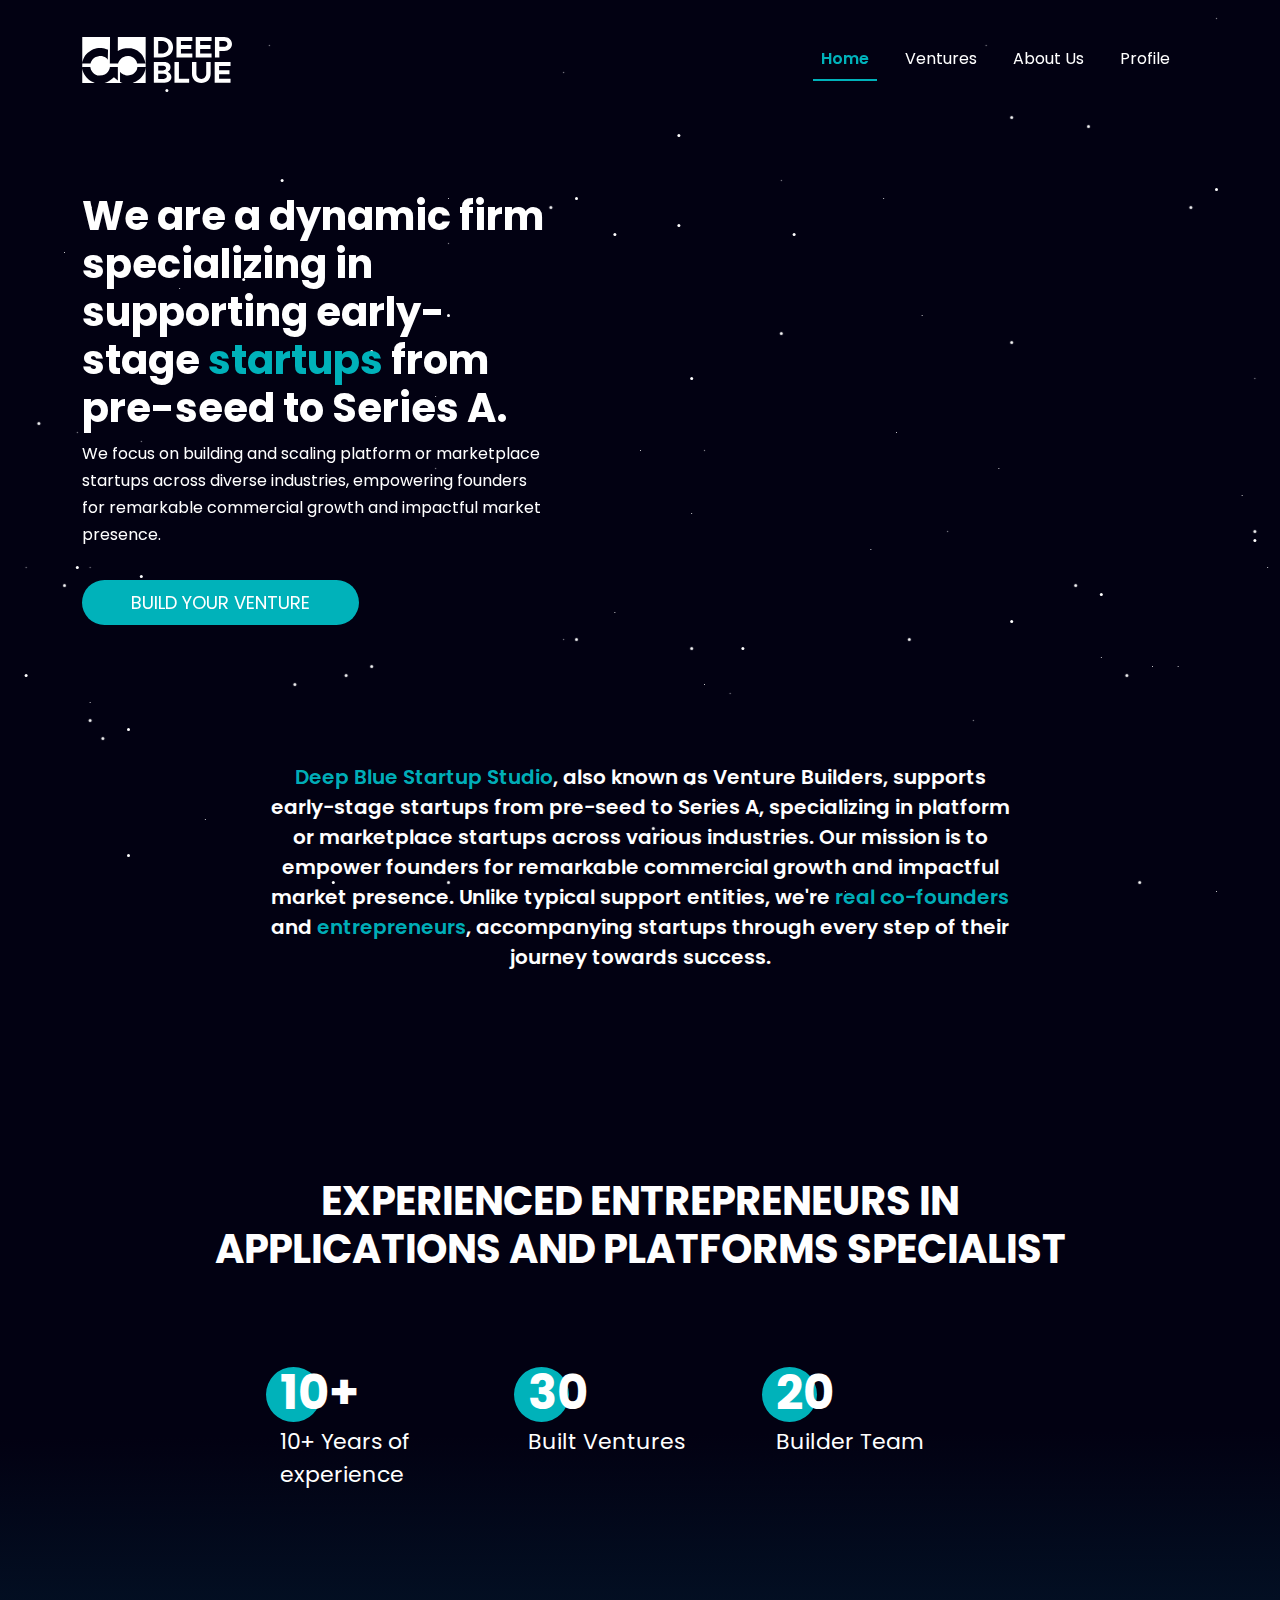
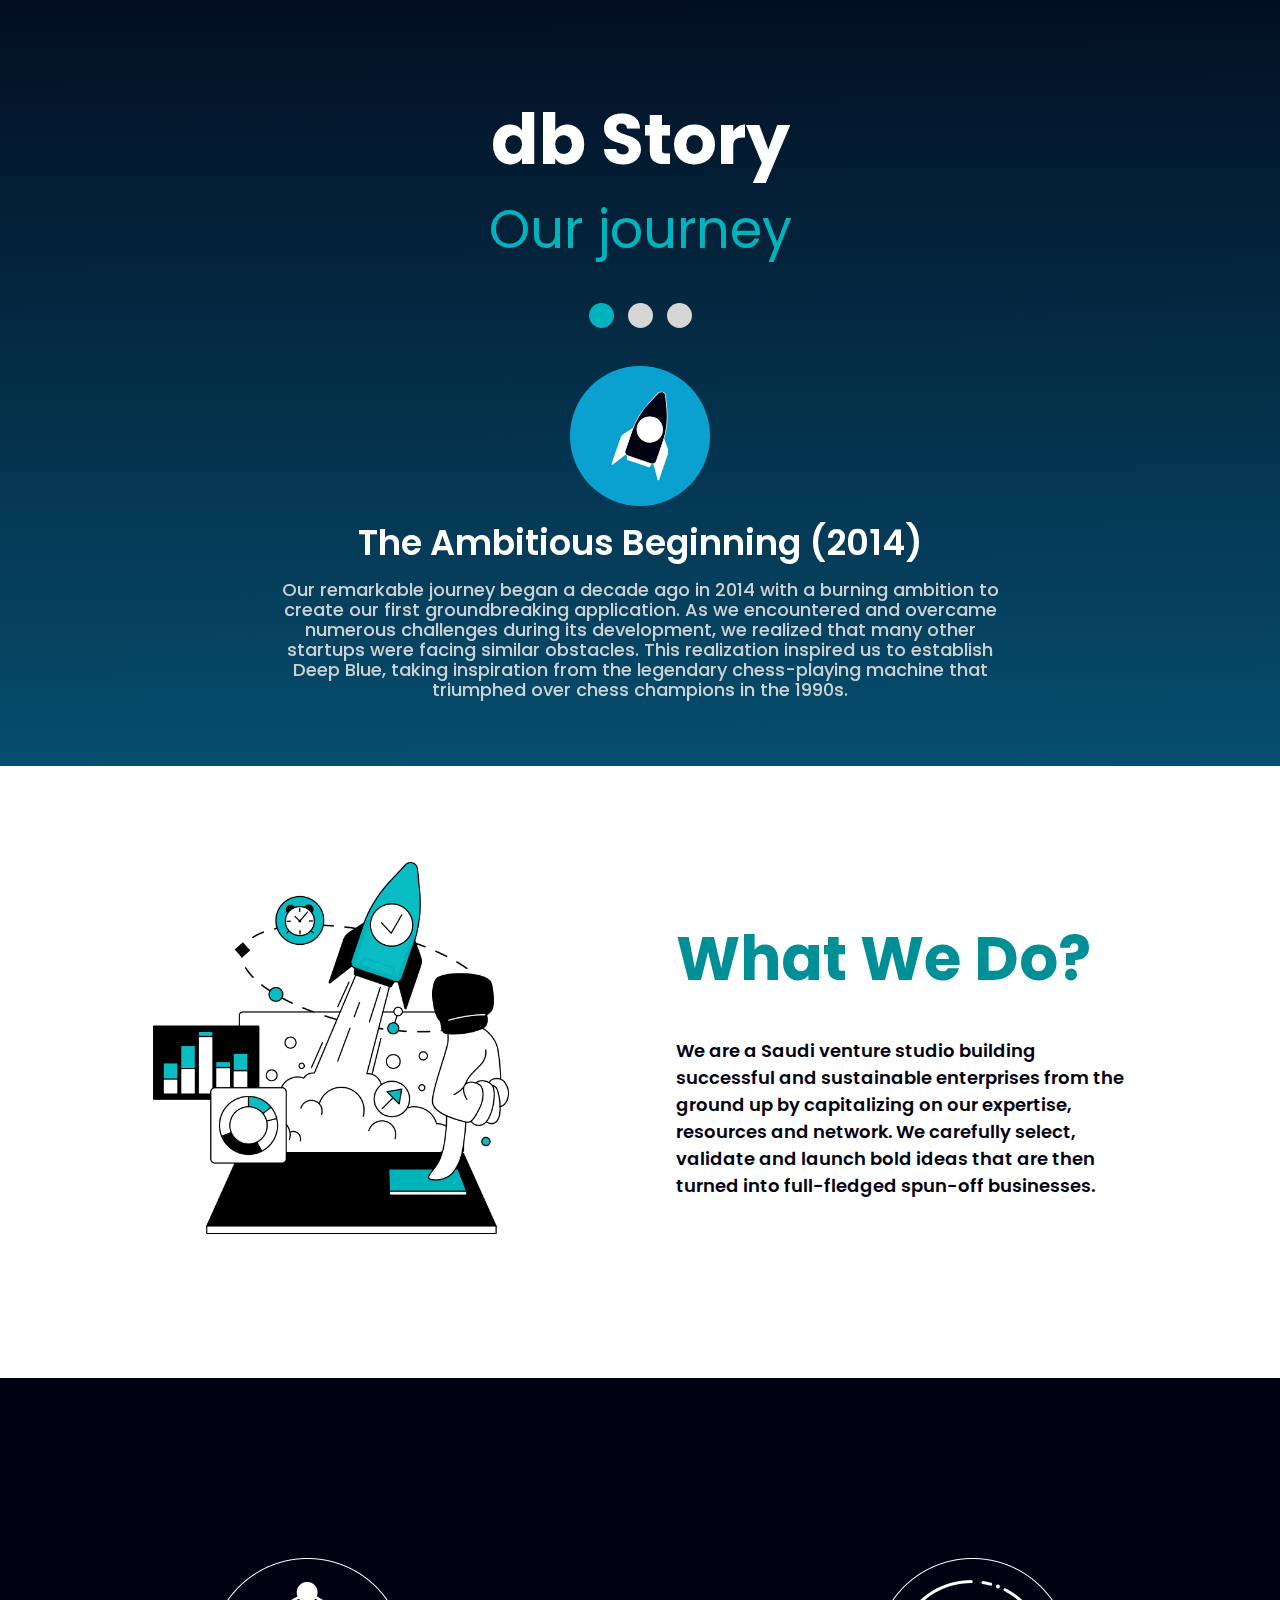
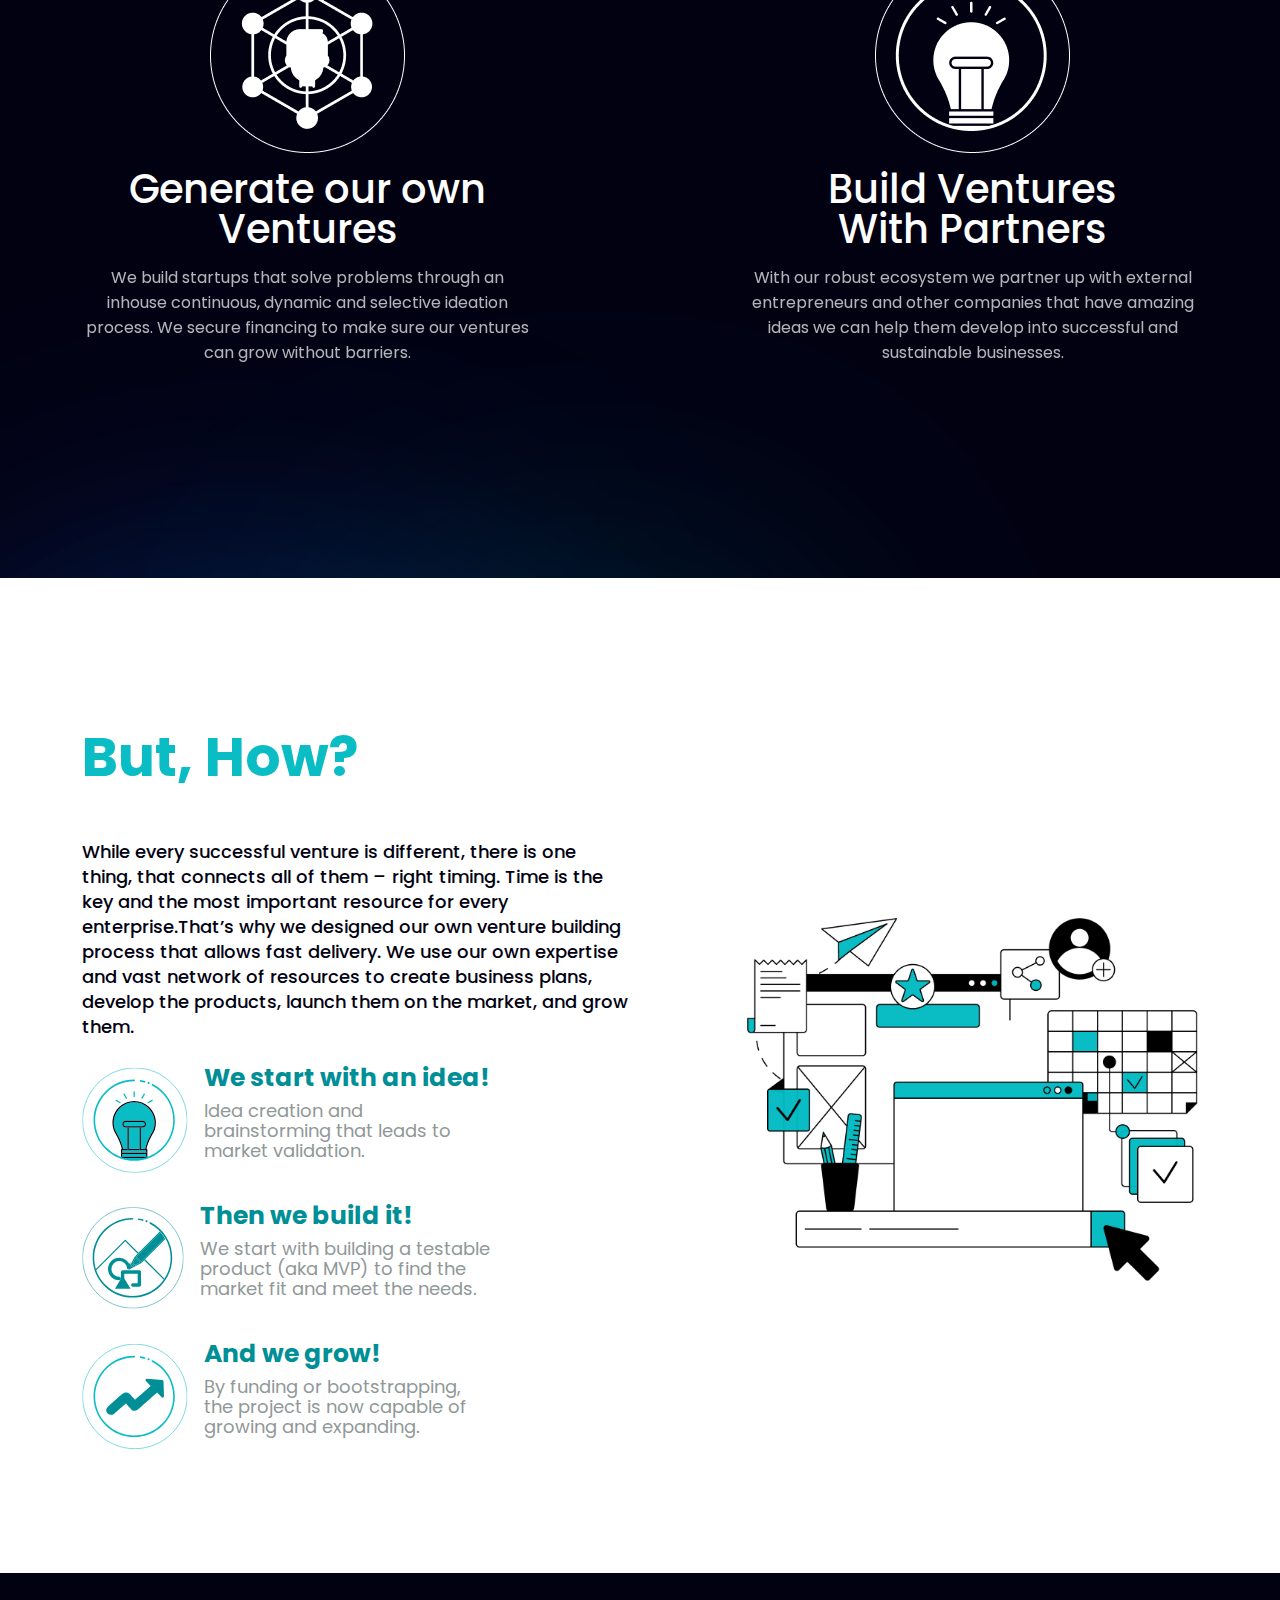
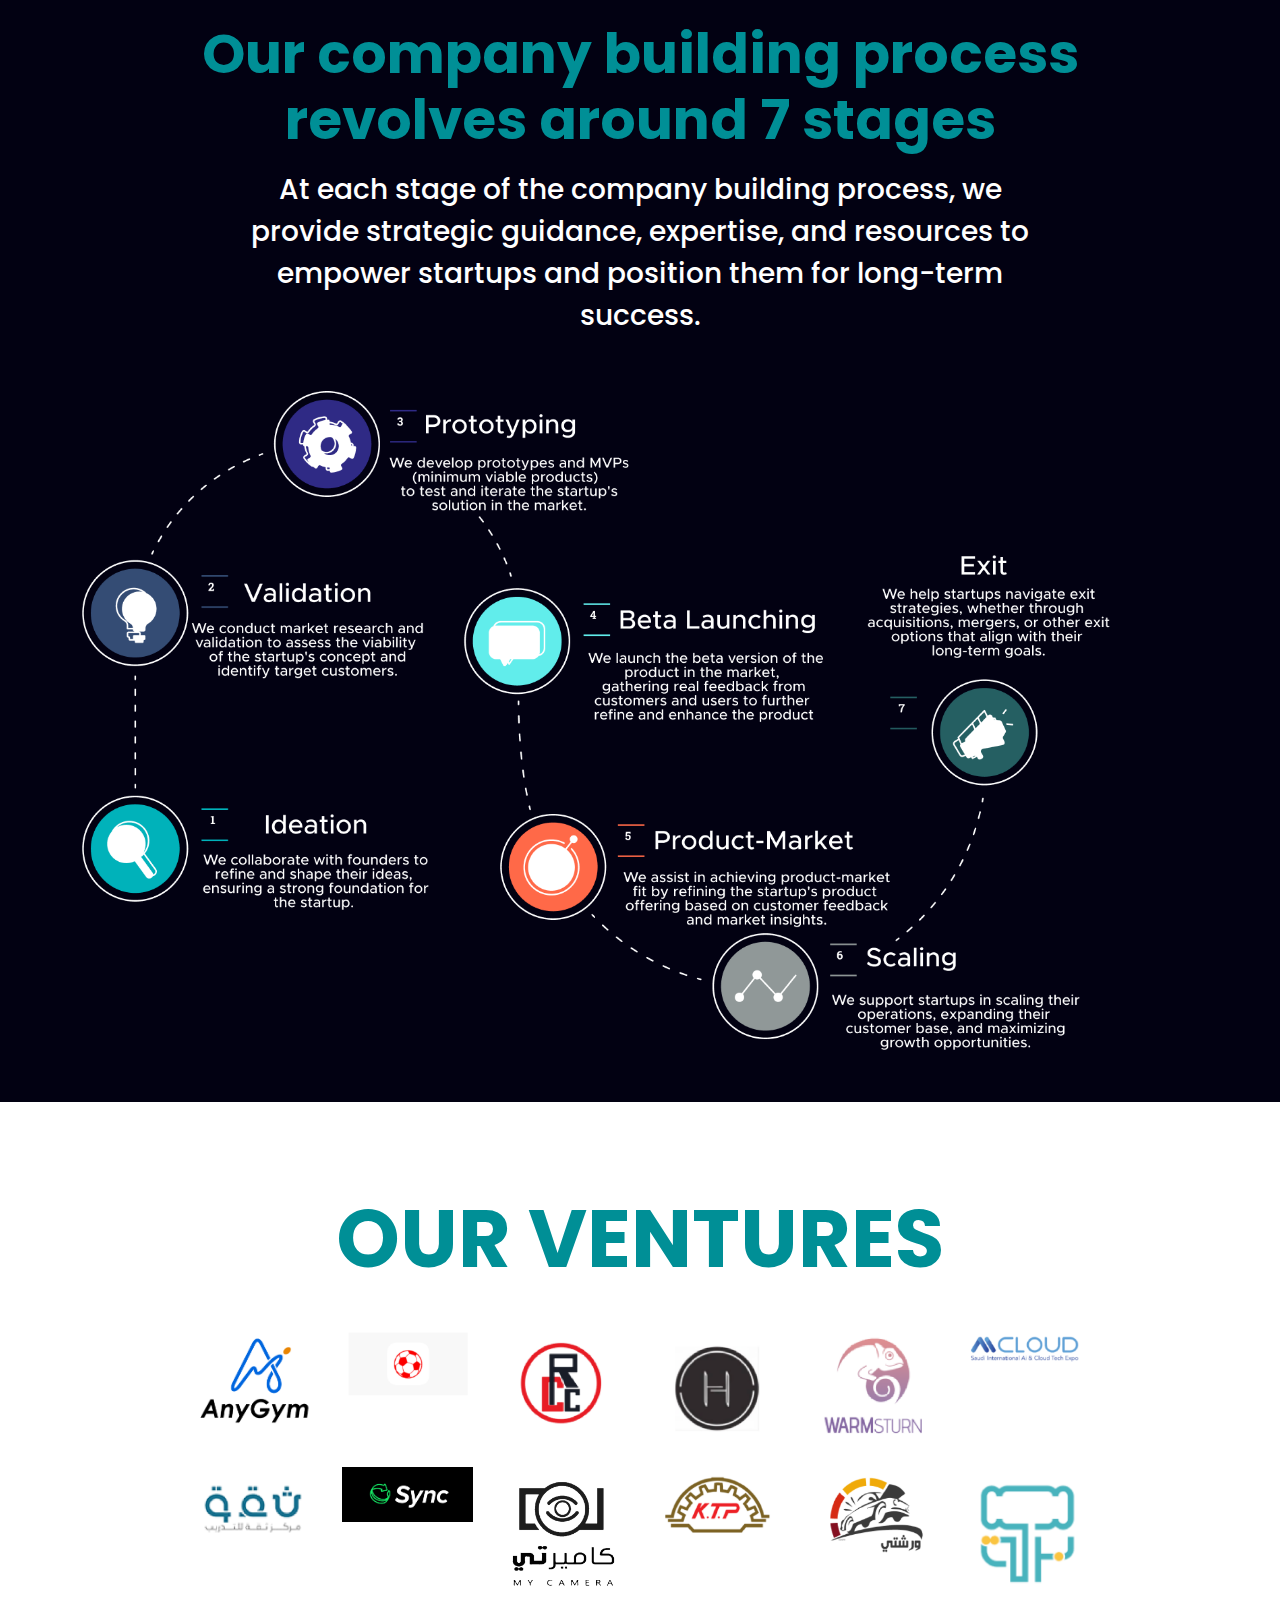
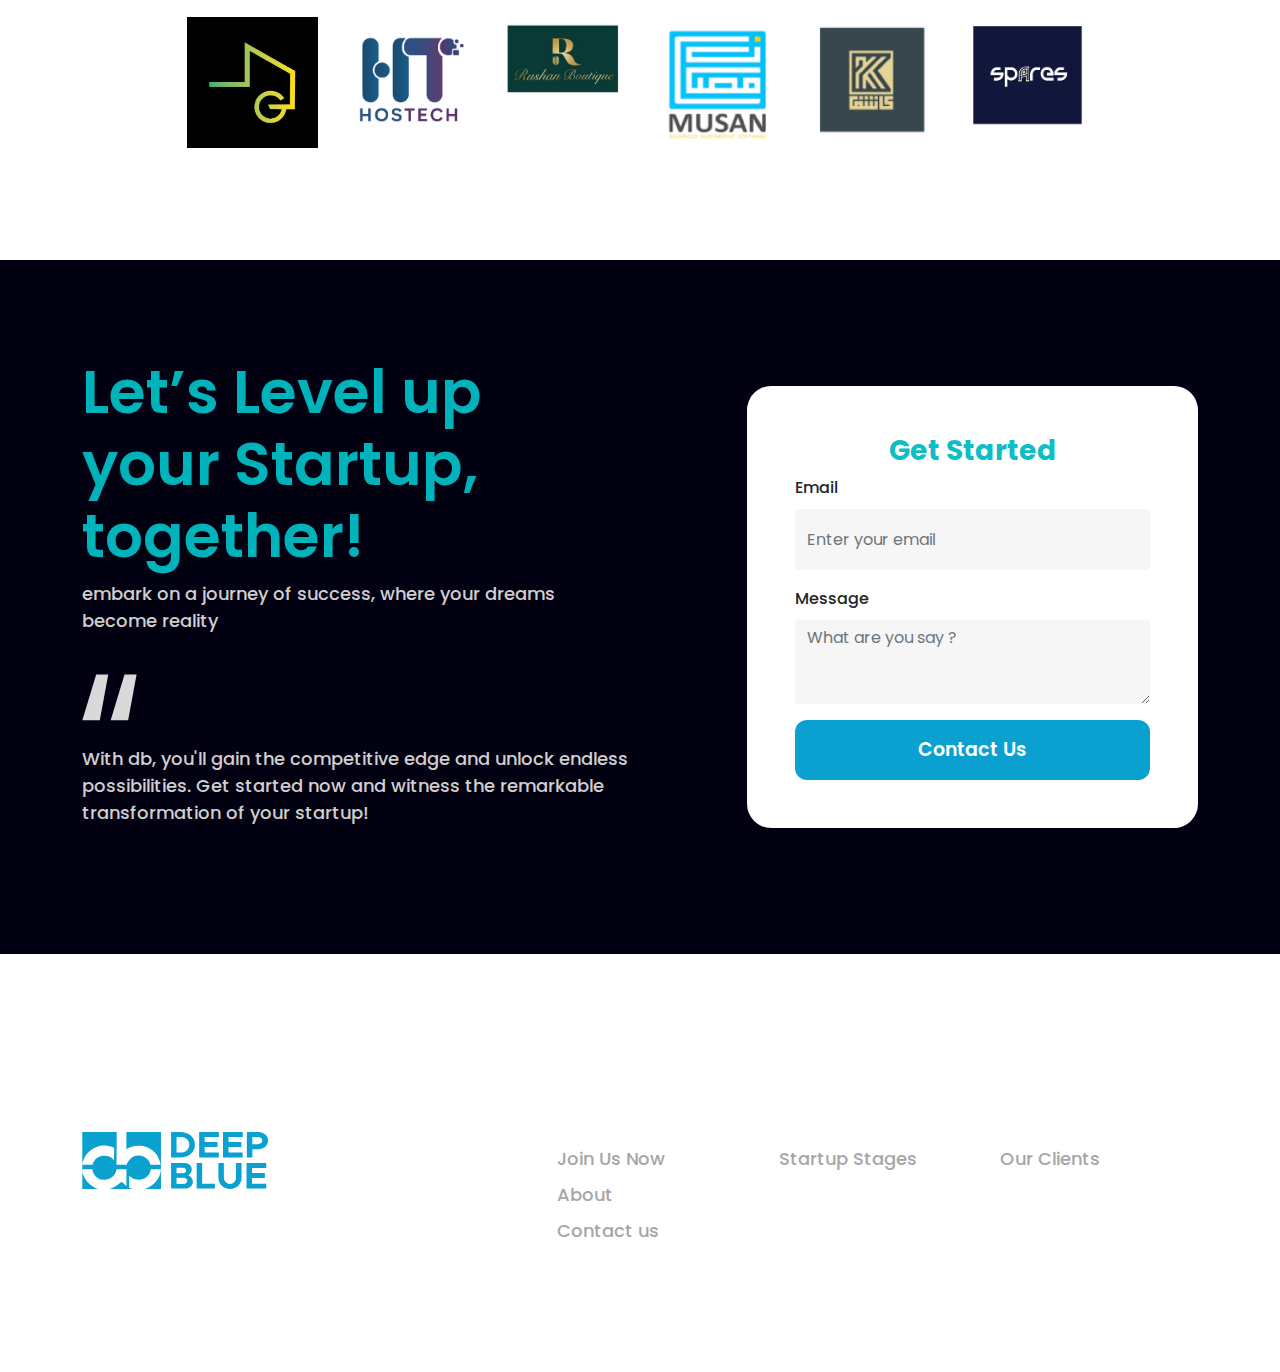
==== commit b11f546d: "change  text" ====
--- a/index.html
+++ b/index.html
@@ -94,8 +94,8 @@
         <div class="container text-white">
           <div class="title">
             <h2>
-              EXPERIENCED ENTREPRENEURSN<br />
-              AND B2B SAAS SPECIALISTS
+              EXPERIENCED ENTREPRENEURS IN<br />
+              APPLICATIONS AND PLATFORMS SPECIALIST
             </h2>
           </div>
           <div class="col-lg-8 m-auto row justify-content-lg-center mt-5 pt-5">
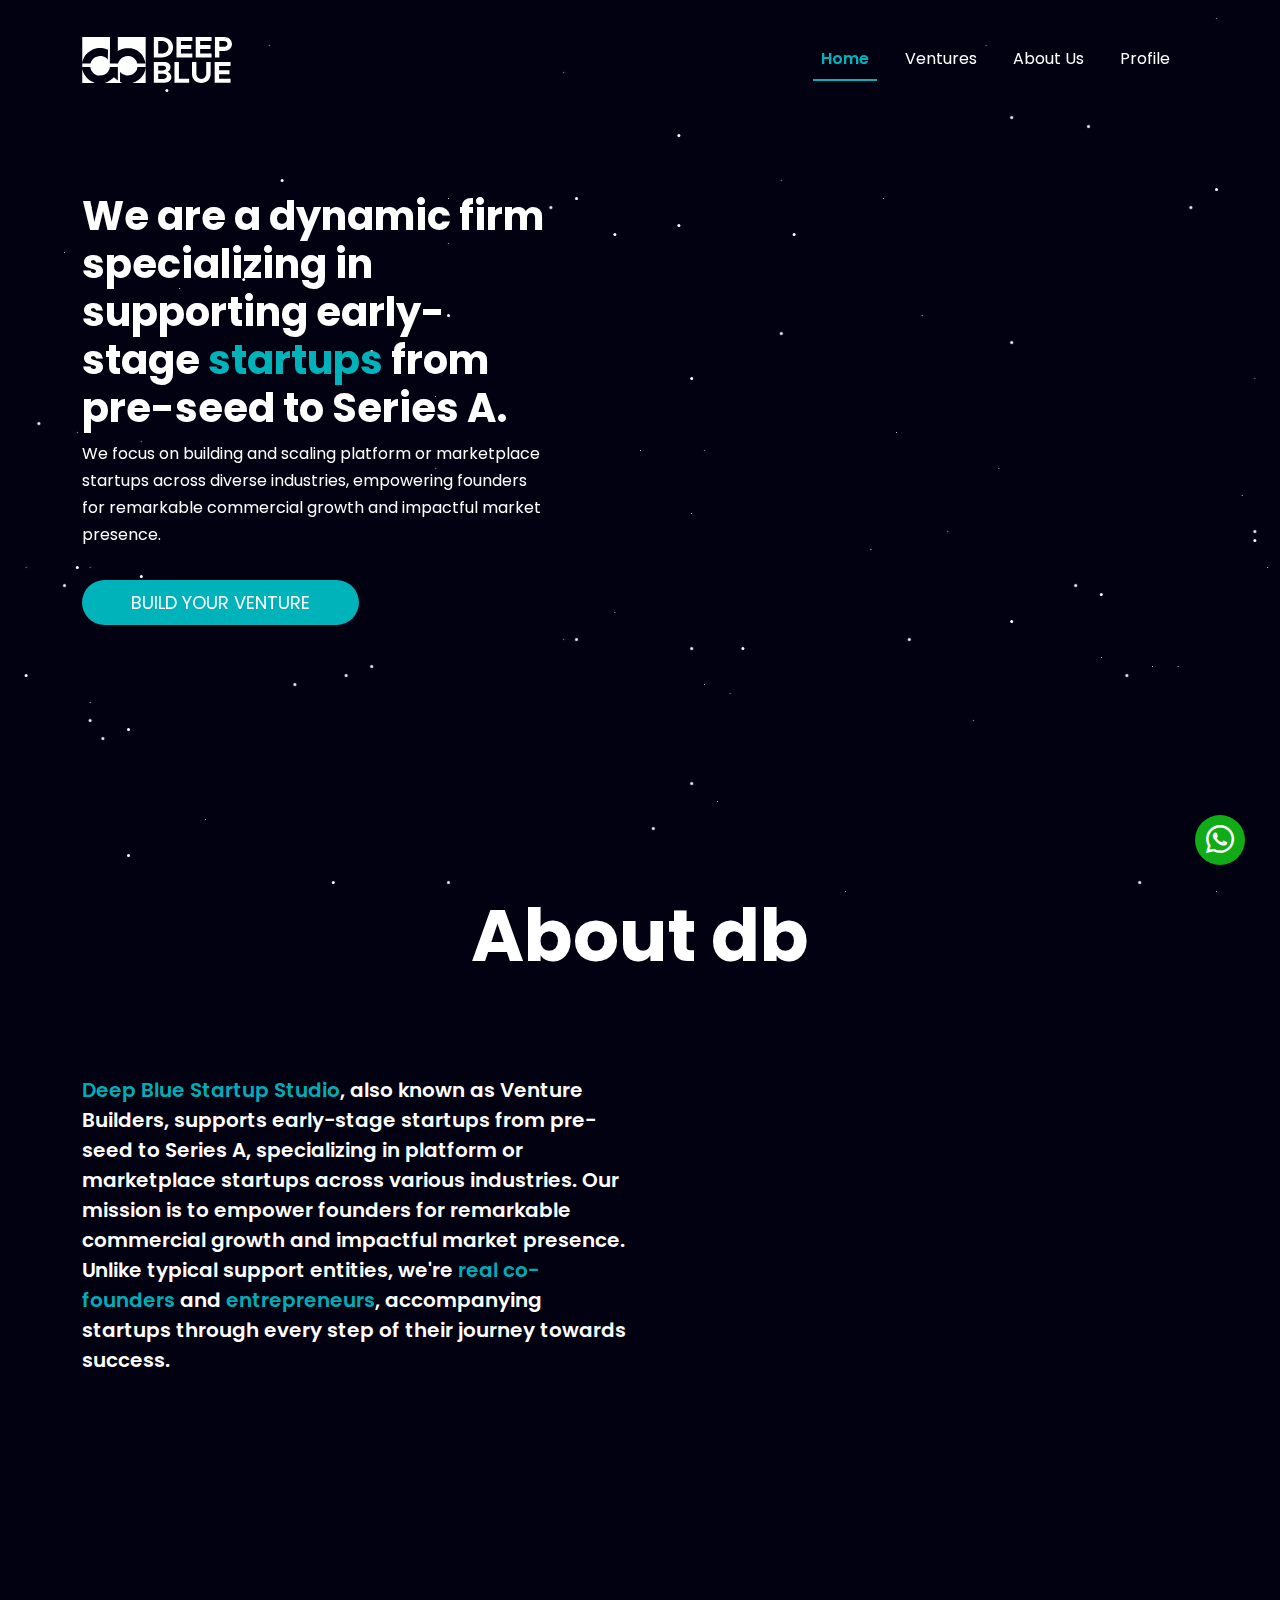
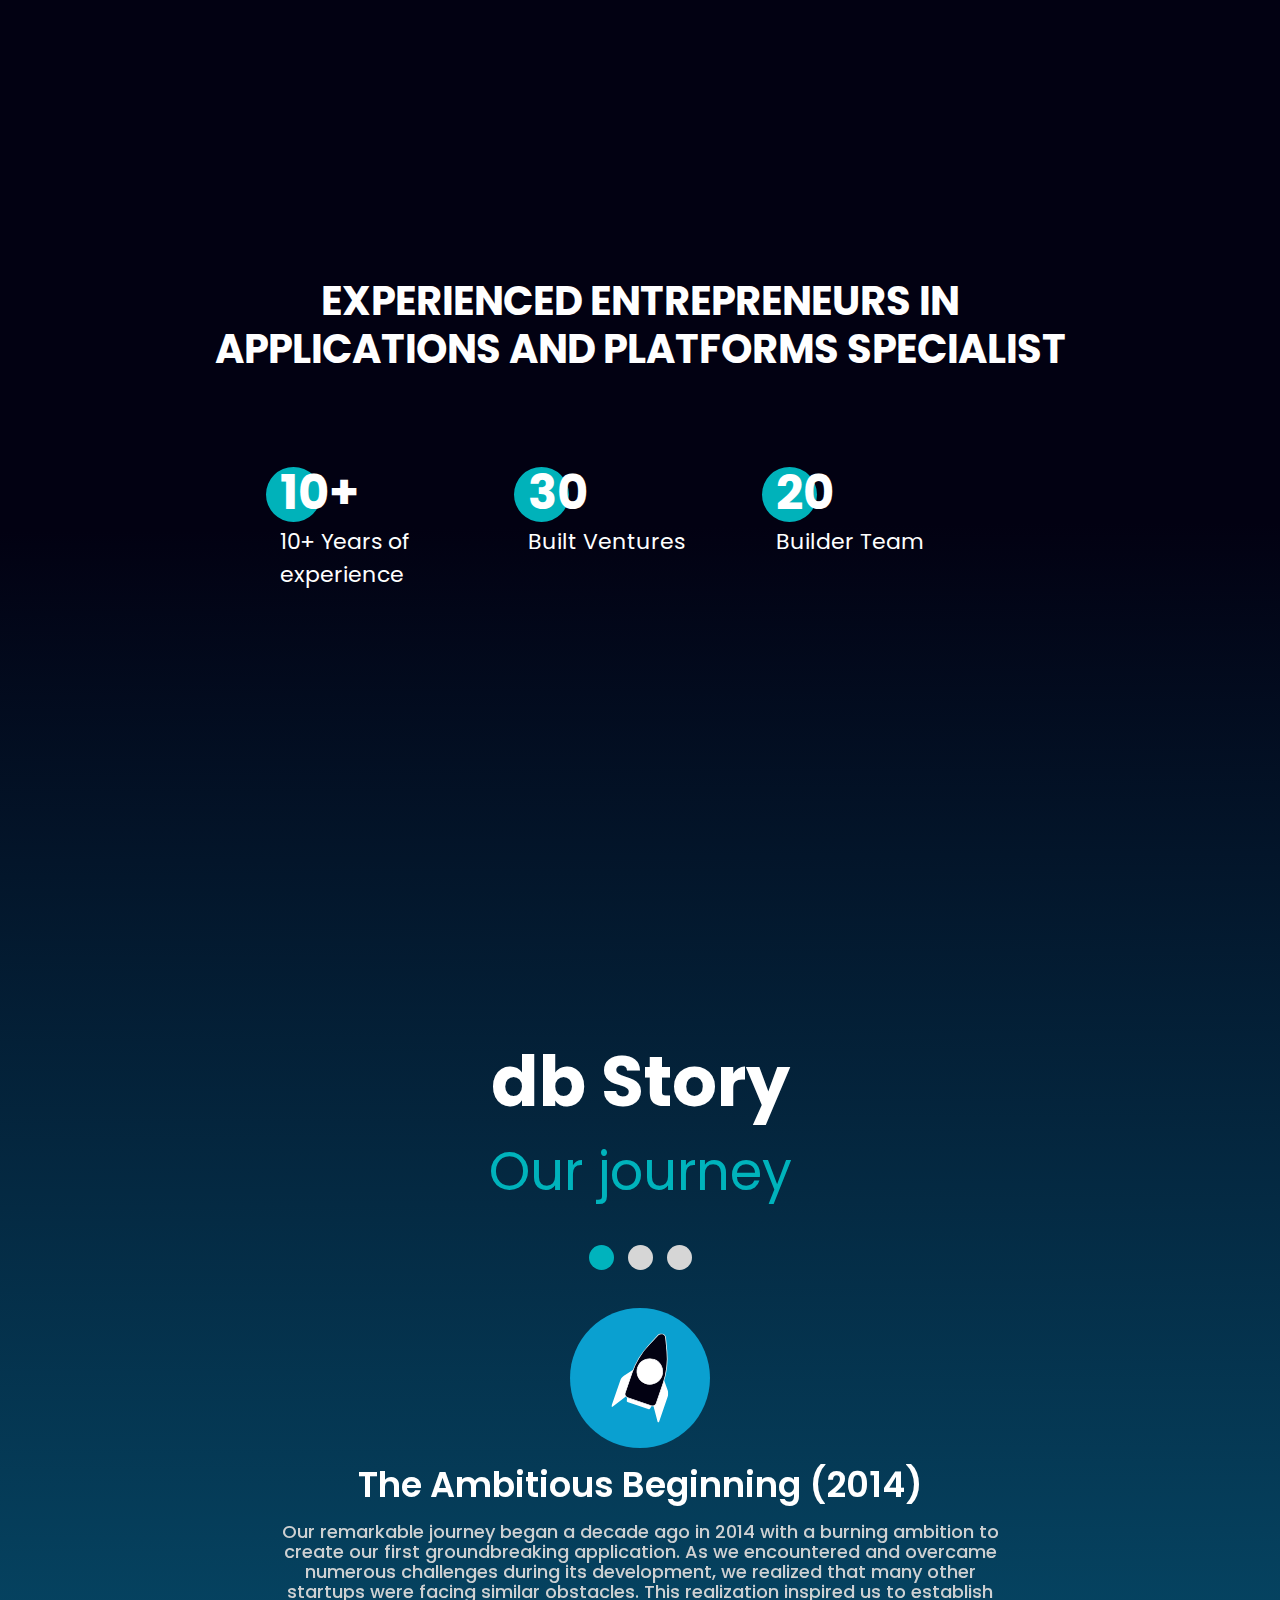
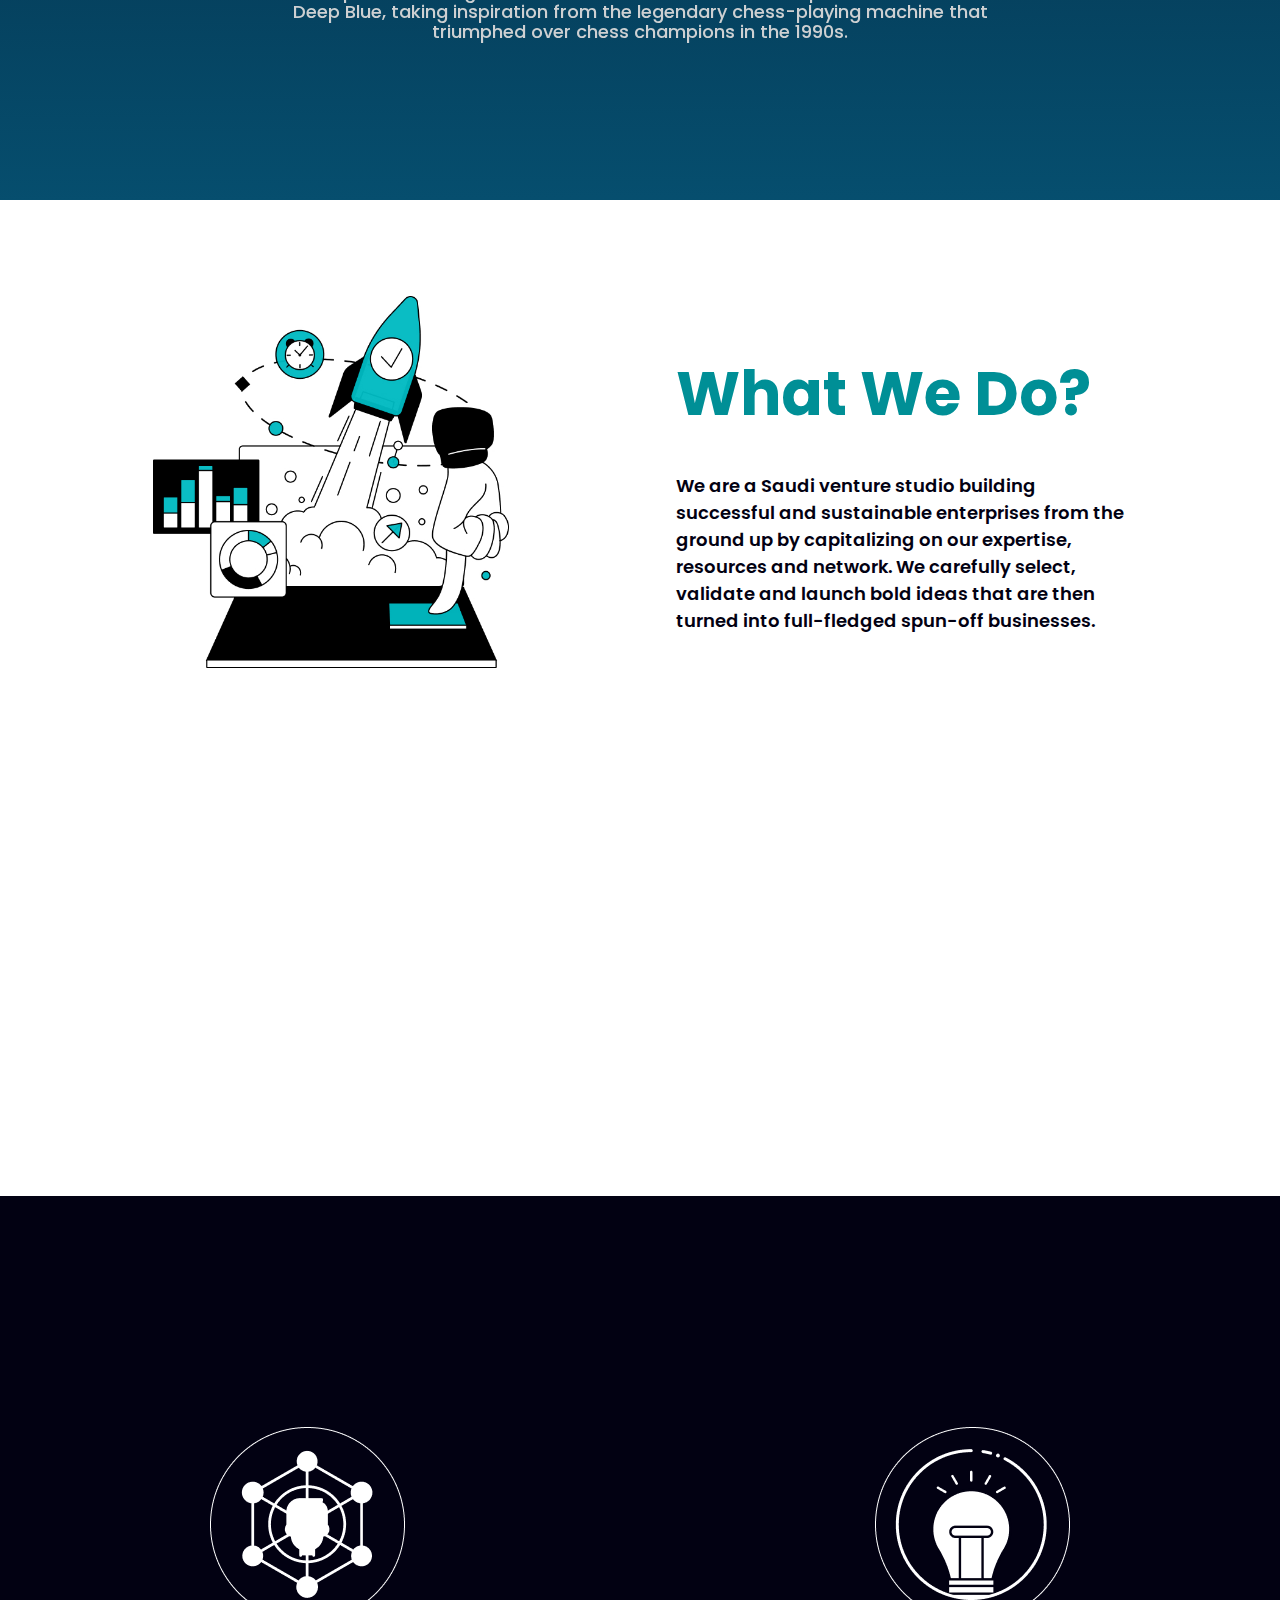
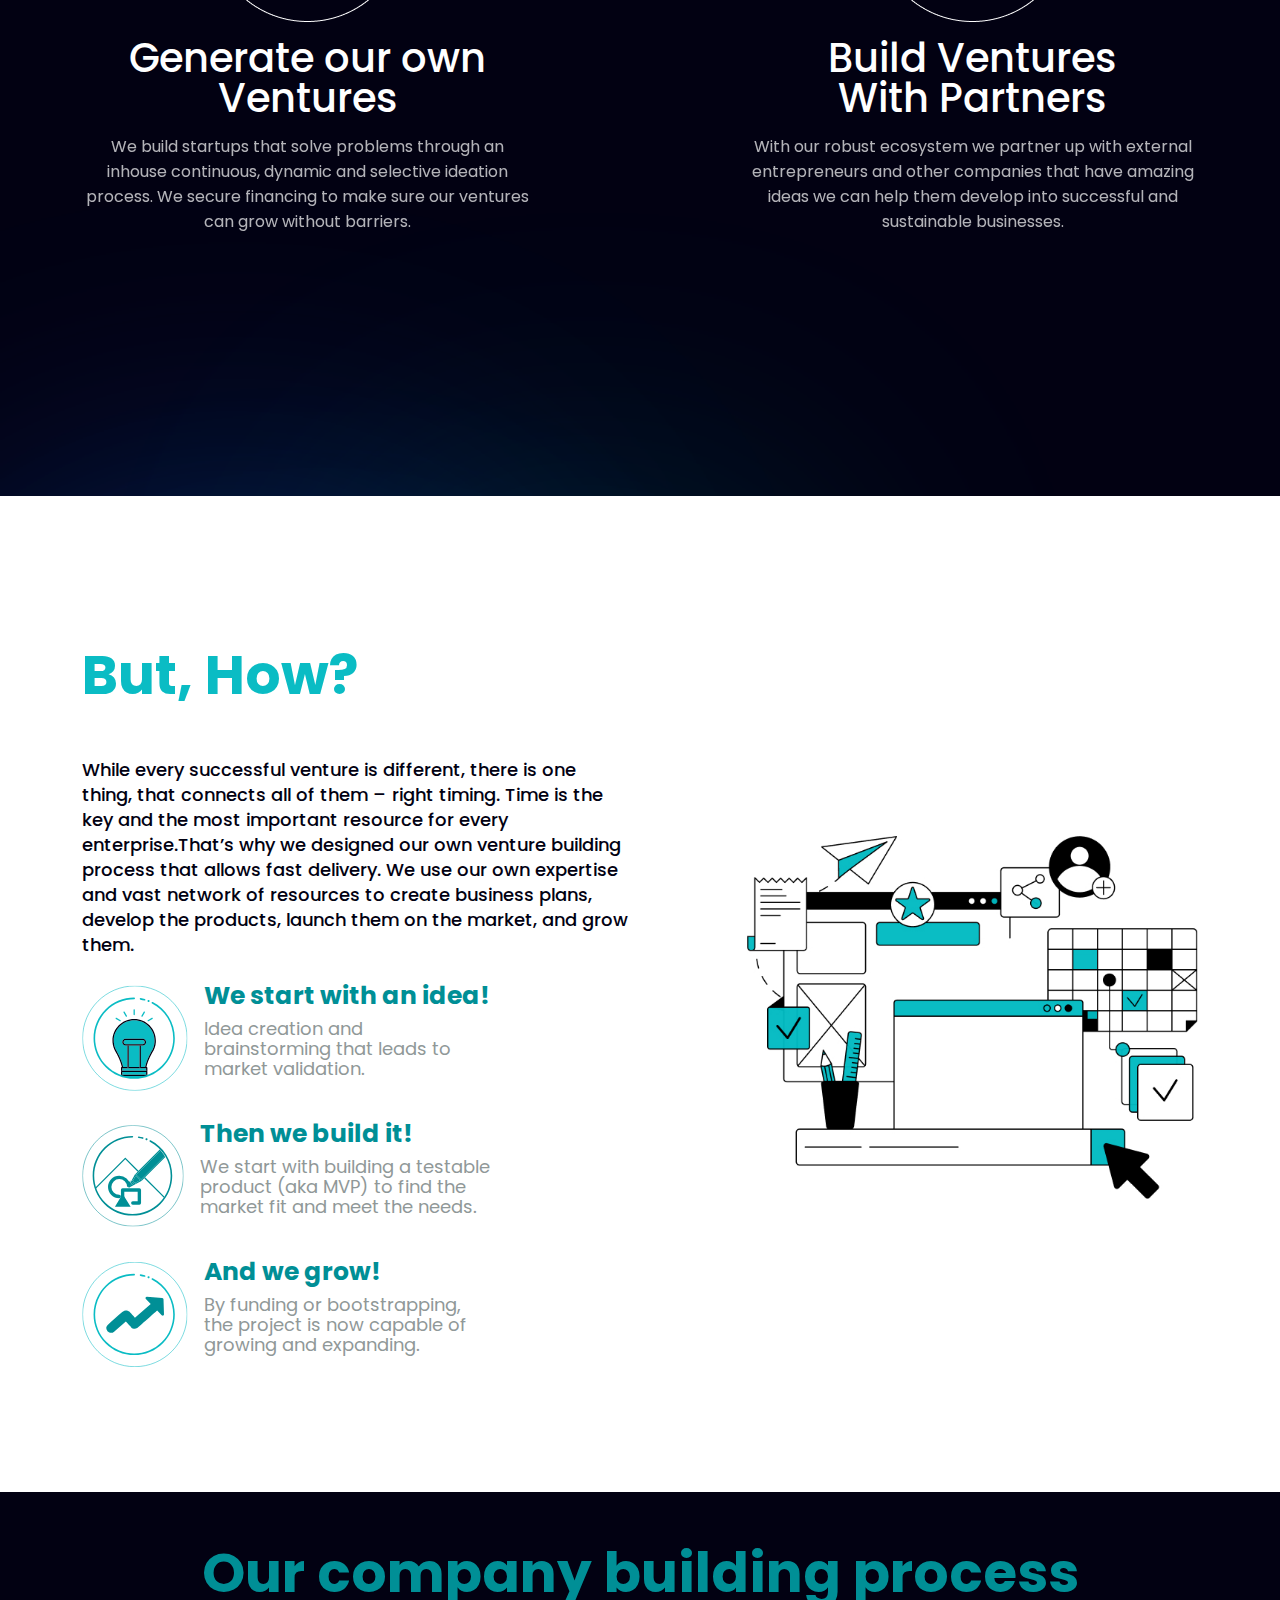
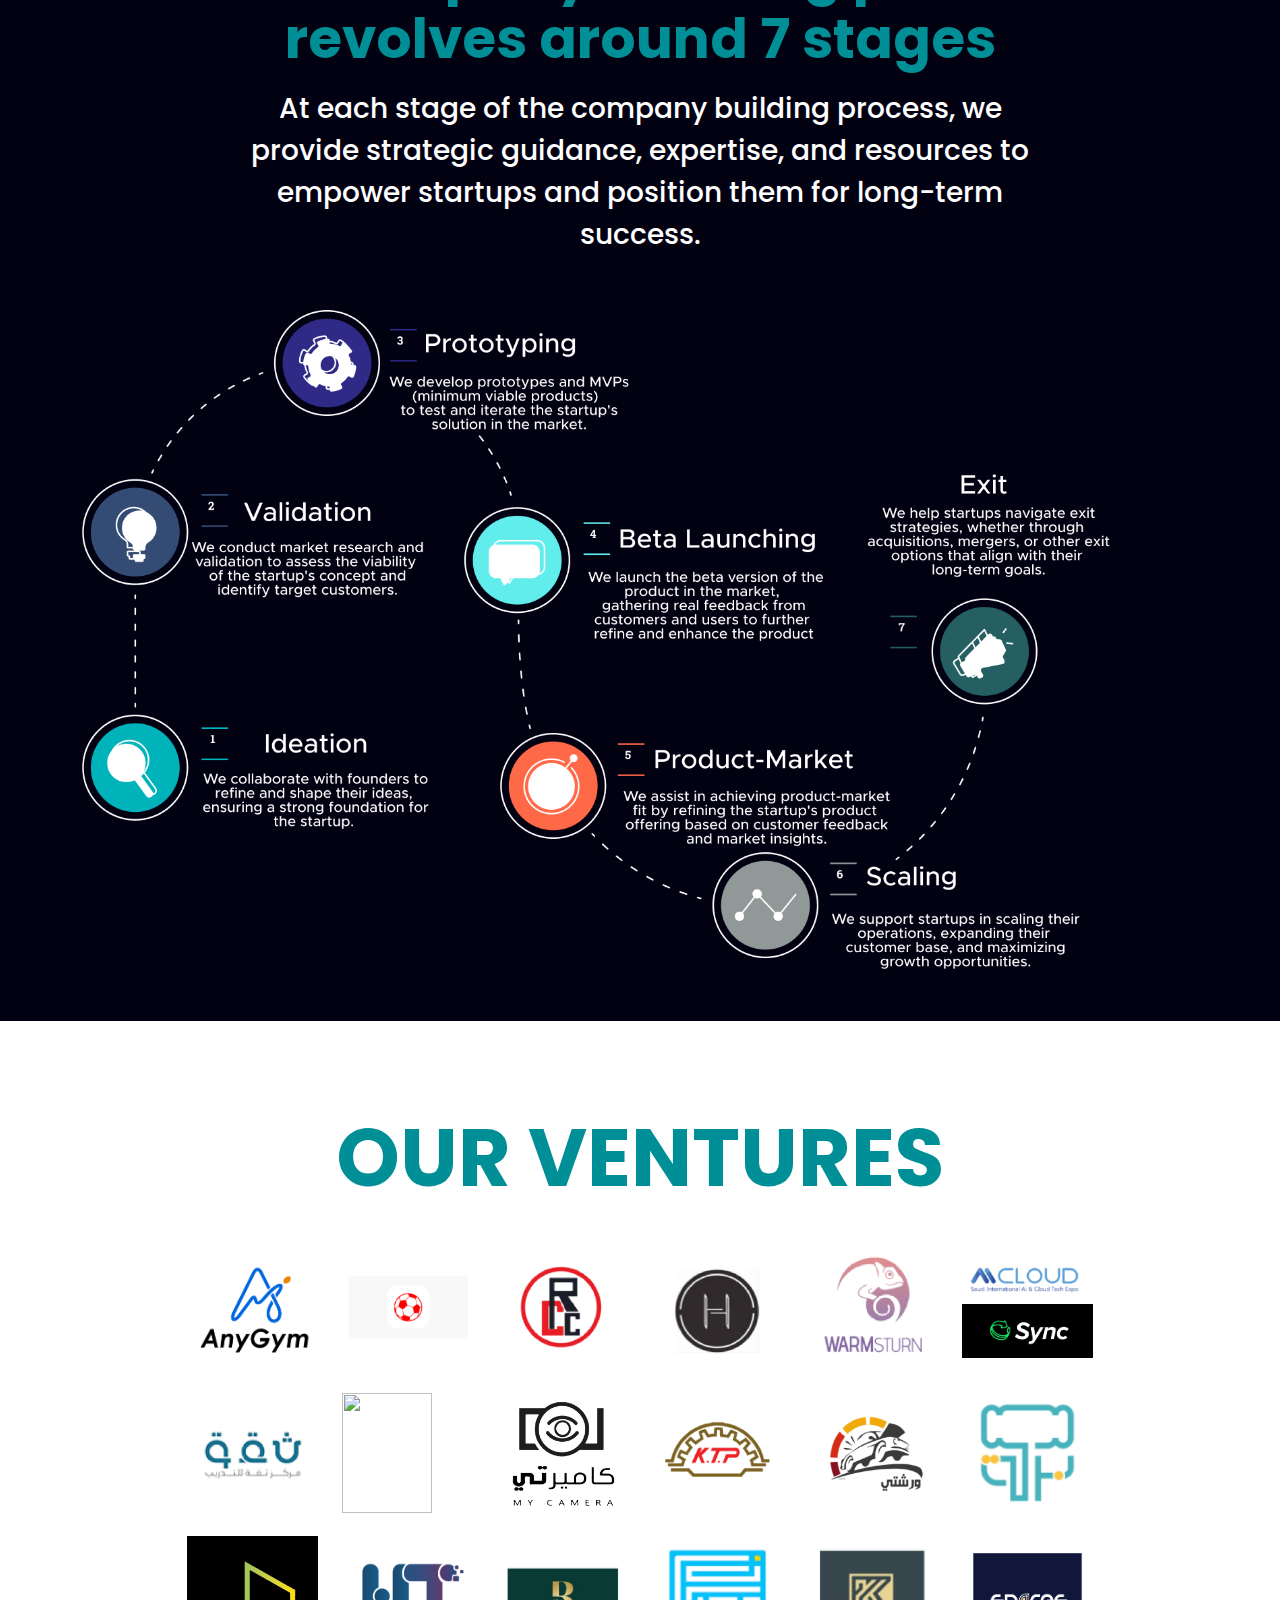
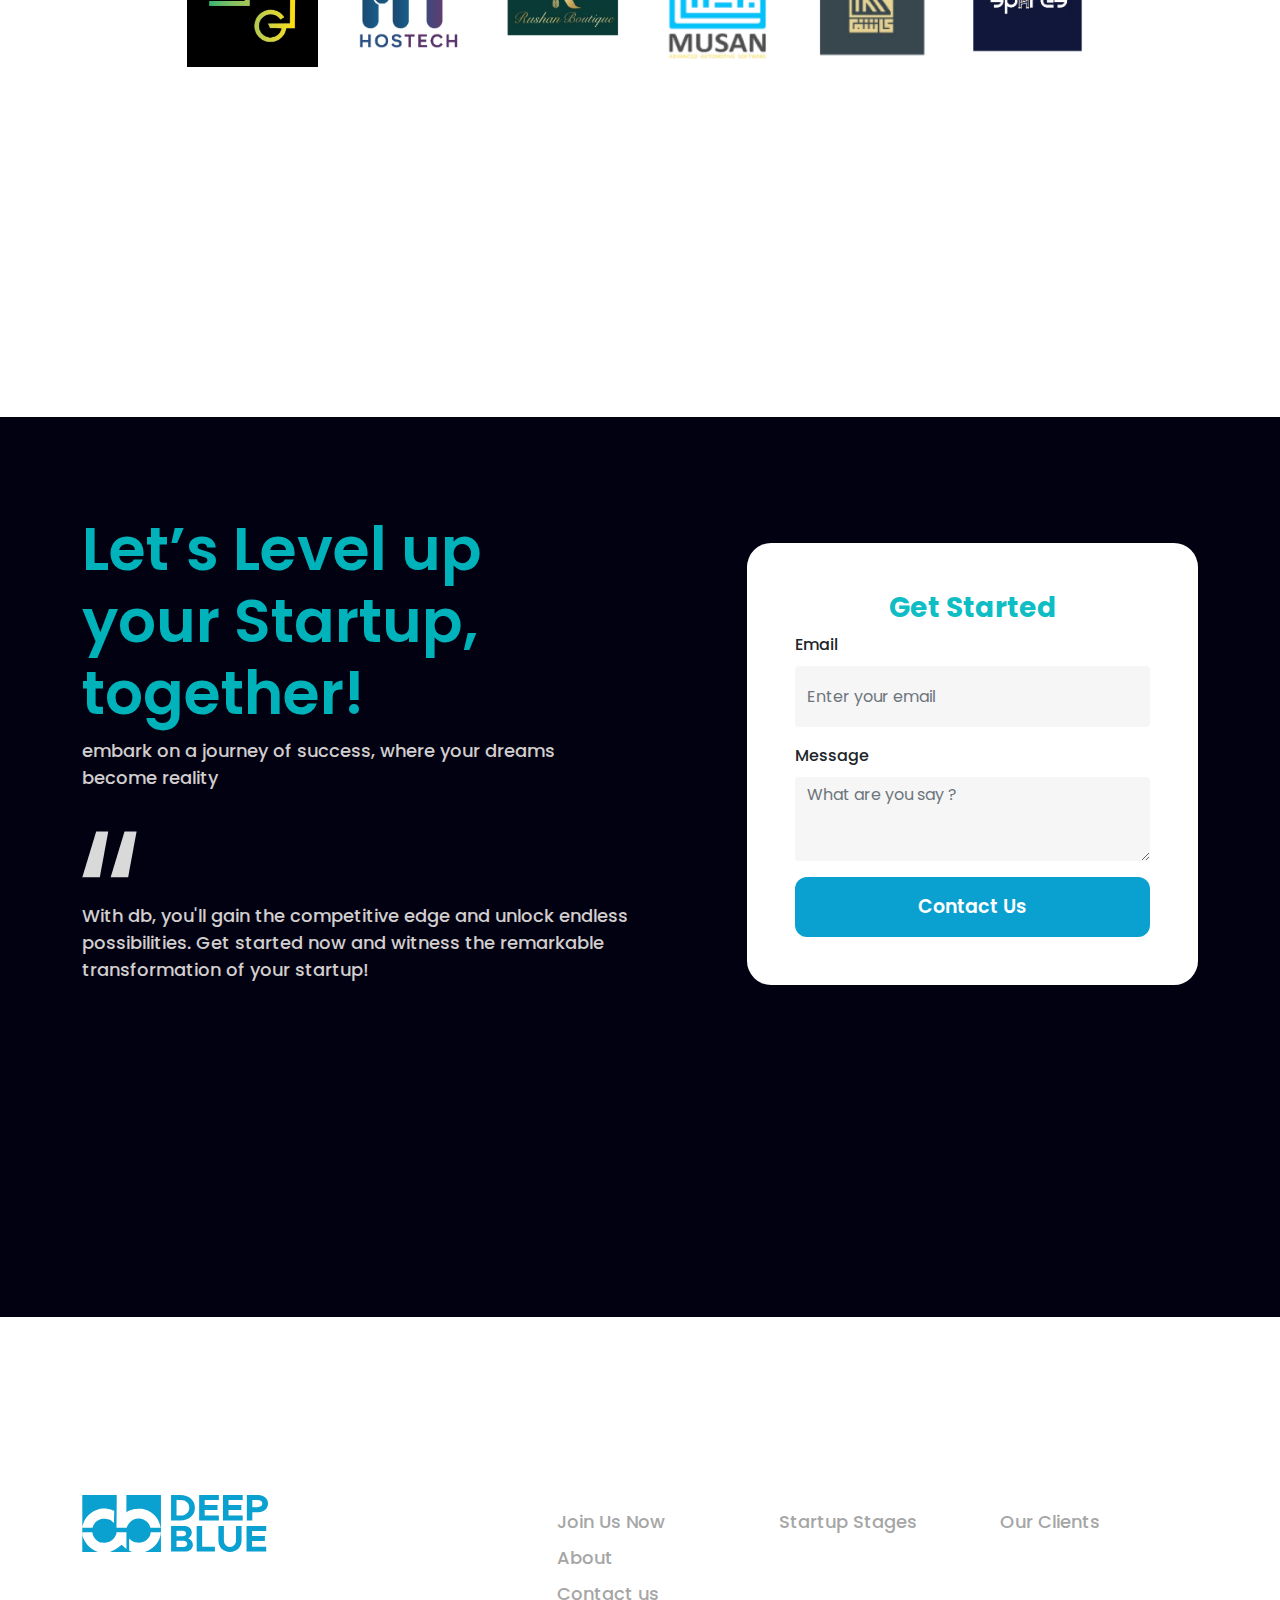
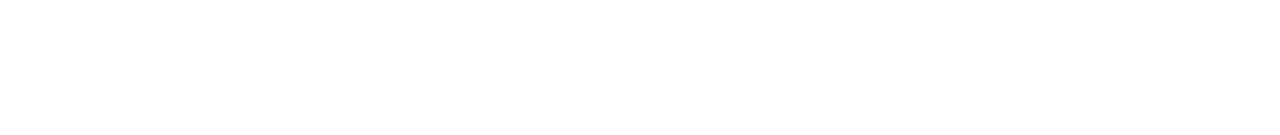
==== commit 942dd155: "add icon whatsapp" ====
--- a/index.html
+++ b/index.html
@@ -73,24 +73,33 @@
     </div>
     <!-- end header ------- -->
 
-    <!-- start second-section -->
-    <section class="second-section d-flex align-items-center justify-content-center py-5">
-      <div class="container">
-        <div class="title col-xl-8 m-auto title text-center text-white">
-          <p>
-            <a href="#">Deep Blue Startup Studio</a>, also known as Venture Builders, supports early-stage startups from pre-seed to Series
-            A, specializing in platform or marketplace startups across various industries. Our mission is to empower founders for remarkable
-            commercial growth and impactful market presence. Unlike typical support entities, we're <a href="#">real co-founders</a> and
-            <a href="#">entrepreneurs</a>, accompanying startups through every step of their journey towards success.
-          </p>
-        </div>
-      </div>
-    </section>
-    <!-- end second-section -->
+    <!-- start about -->
+    <section class="about d-flex align-items-center justify-content-center py-5 vh-100">
+      <div class="container">
+        <div class="title m-auto title text-white">
+          <h2 class="text-center display-2 fw-bolder">About db</h2>
+          <div class="row mt-5 pt-5">
+            <div class="col-lg-6 mb-3">
+              <p>
+                <a href="#">Deep Blue Startup Studio</a>, also known as Venture Builders, supports early-stage startups from pre-seed to
+                Series A, specializing in platform or marketplace startups across various industries. Our mission is to empower founders for
+                remarkable commercial growth and impactful market presence. Unlike typical support entities, we're
+                <a href="#">real co-founders</a> and <a href="#">entrepreneurs</a>, accompanying startups through every step of their
+                journey towards success.
+              </p>
+            </div>
+            <div class="col-lg-6 mb-3">
+              <img src="images/Isolation_Mode.png" class="w-100" alt="" />
+            </div>
+          </div>
+        </div>
+      </div>
+    </section>
+    <!-- end about -->
 
     <div class="bg-specialists-story">
       <!-- start specialists -->
-      <section class="specialists py-5">
+      <section class="specialists py-5 vh-100">
         <div class="container text-white">
           <div class="title">
             <h2>
@@ -123,7 +132,7 @@
       <!-- end specialists -->
 
       <!-- satrt db-story -->
-      <section class="db-story py-5">
+      <section class="db-story py-5 vh-100">
         <div class="container text-white">
           <div class="title text-center">
             <h2>db Story</h2>
@@ -181,7 +190,7 @@
     </div>
 
     <!-- start what-we-do ----- -->
-    <section class="what-we-do mt-5 pt-5 py-5" id="about">
+    <section class="what-we-do mt-5 pt-5 py-5 vh-100" id="about">
       <div class="container">
         <div class="row align-items-center justify-content-around">
           <div class="col-xl-4 col-lg-6 col-10 mb-5">
@@ -203,7 +212,7 @@
     <!-- end what-we-do ----- -->
 
     <!-- satrt partners ----- -->
-    <section class="partners d-flex align-items-center mt-5 py-5 pt-5">
+    <section class="partners d-flex align-items-center mt-5 py-5 pt-5 vh-100">
       <div class="container">
         <div class="row align-items-center justify-content-between text-center text-white">
           <div class="col-xl-5 col-lg-6 mb-3">
@@ -238,7 +247,7 @@
     <!-- end partners ----- -->
 
     <!-- start but-how --- -->
-    <section class="but-how mt-5 py-5">
+    <section class="but-how mt-5 py-5 vh-100">
       <div class="container">
         <div class="row mt-5 justify-content-between align-items-center">
           <div class="col-lg-6 mb-4">
@@ -353,43 +362,43 @@
     <!-- end company-building -->
 
     <!-- satrt our-ventures -->
-    <section class="our-ventures mt-5 pt-5 py-5" id="clients">
+    <section class="our-ventures mt-5 pt-5 py-5 vh-100" id="clients">
       <div class="container">
         <div class="title">
           <h2>OUR VENTURES</h2>
         </div>
-        <div class="row mt-5 col-lg-10 m-auto">
-          <div class="col-lg-2 col-md-3 col-sm-4 col-3 mb-3">
-            <div class="box">
-              <a href="#">
+        <div class="row mt-5 col-lg-10 m-auto align-items-center">
+          <div class="col-lg-2 col-md-3 col-sm-4 col-3 mb-3">
+            <div class="box">
+              <a href="https://anygym.sa" target="_blank">
                 <img src="images/logos/1.png" alt="" class="img-fluid" />
               </a>
             </div>
           </div>
           <div class="col-lg-2 col-md-3 col-sm-4 col-3 mb-3">
             <div class="box">
-              <a href="#">
+              <a href="https://apps.apple.com/sa/app/igoal/id1514845464" target="_blank">
                 <img src="images/logos/2.png" alt="" class="img-fluid" />
               </a>
             </div>
           </div>
           <div class="col-lg-2 col-md-3 col-sm-4 col-3 mb-3">
             <div class="box">
-              <a href="#">
+              <a href="https://www.alruwaite.com.sa/" target="_blank">
                 <img src="images/logos/3.png" alt="" class="img-fluid" />
               </a>
             </div>
           </div>
           <div class="col-lg-2 col-md-3 col-sm-4 col-3 mb-3">
             <div class="box">
-              <a href="#">
+              <a href="https://hydratestore.com/" target="_blank">
                 <img src="images/logos/4.png" alt="" class="img-fluid" />
               </a>
             </div>
           </div>
           <div class="col-lg-2 col-md-3 col-sm-4 col-3 mb-3">
             <div class="box">
-              <a href="#">
+              <a href="https://warmsaturn.com/" target="_blank">
                 <img src="images/logos/5.png" alt="" class="img-fluid" />
               </a>
             </div>
@@ -398,65 +407,68 @@
             <div class="box">
               <a href="#"><img src="images/logos/6.png" alt="" class="img-fluid" /></a>
             </div>
-          </div>
-          <div class="col-lg-2 col-md-3 col-sm-4 col-3 mb-3">
-            <div class="box">
-              <a href="#"><img src="images/logos/7.png" alt="" class="img-fluid" /></a>
-            </div>
-          </div>
-          <div class="col-lg-2 col-md-3 col-sm-4 col-3 mb-3">
-            <div class="box">
-              <a href="#"><img src="images/logos/8.png" alt="" class="img-fluid" /></a>
-            </div>
-          </div>
-          <div class="col-lg-2 col-md-3 col-sm-4 col-3 mb-3">
-            <div class="box">
-              <a href="#"><img src="images/logos/9.png" alt="" class="img-fluid" /></a>
-            </div>
-          </div>
-          <div class="col-lg-2 col-md-3 col-sm-4 col-3 mb-3">
-            <div class="box">
-              <a href="#"><img src="images/logos/10.png" alt="" class="img-fluid" /></a>
-            </div>
-          </div>
-          <div class="col-lg-2 col-md-3 col-sm-4 col-3 mb-3">
-            <div class="box">
-              <a href="#"><img src="images/logos/11.png" alt="" class="img-fluid" /></a>
-            </div>
-          </div>
-          <div class="col-lg-2 col-md-3 col-sm-4 col-3 mb-3">
-            <div class="box">
-              <a href="#"><img src="images/logos/12.png" alt="" class="img-fluid" /></a>
-            </div>
-          </div>
-          <div class="col-lg-2 col-md-3 col-sm-4 col-3 mb-3">
-            <div class="box">
-              <a href="#"><img src="images/logos/13.png" alt="" class="img-fluid" /></a>
-            </div>
-          </div>
-          <div class="col-lg-2 col-md-3 col-sm-4 col-3 mb-3">
-            <div class="box">
-              <a href="#"><img src="images/logos/14.png" alt="" class="img-fluid" /></a>
-            </div>
-          </div>
-          <div class="col-lg-2 col-md-3 col-sm-4 col-3 mb-3">
-            <div class="box">
-              <a href="#"><img src="images/logos/15.png" alt="" class="img-fluid" /></a>
-            </div>
-          </div>
-          <div class="col-lg-2 col-md-3 col-sm-4 col-3 mb-3">
-            <div class="box">
-              <a href="#"><img src="images/logos/16.png" alt="" class="img-fluid" /></a>
-            </div>
-          </div>
-          <div class="col-lg-2 col-md-3 col-sm-4 col-3 mb-3">
-            <div class="box">
-              <a href="#"><img src="images/logos/17.png" alt="" class="img-fluid" /></a>
-            </div>
-          </div>
-          <div class="col-lg-2 col-md-3 col-sm-4 col-3 mb-3">
-            <div class="box">
-              <a href="#"><img src="images/logos/18.png" alt="" class="img-fluid" /></a>
+            <div class="box">
+              <a href="https://syncs.sa"><img src="images/logos/8.png" alt="" class="img-fluid" /></a>
+            </div>
+          </div>
+          <div class="col-lg-2 col-md-3 col-sm-4 col-3 mb-3">
+            <div class="box">
+              <a href="https://thiqah.sa/" target="_blank"><img src="images/logos/7.png" alt="" class="img-fluid" /></a>
+            </div>
+          </div>
+          <div class="col-lg-2 col-md-3 col-sm-4 col-3 mb-3">
+            <div class="box img-logo">
+              <a href="http://spares.com.sa" target="_blank"><img src="images/logos/logo-555.png" alt="" class="img-fluid" /></a>
+            </div>
+          </div>
+          <div class="col-lg-2 col-md-3 col-sm-4 col-3 mb-3">
+            <div class="box">
+              <a href="https://www.camerty.sa" target="_blank"><img src="images/logos/9.png" alt="" class="img-fluid" /></a>
+            </div>
+          </div>
+          <div class="col-lg-2 col-md-3 col-sm-4 col-3 mb-3">
+            <div class="box">
+              <a href="https://alkoblan.com.sa" target="_blank"><img src="images/logos/10.png" alt="" class="img-fluid" /></a>
+            </div>
+          </div>
+          <div class="col-lg-2 col-md-3 col-sm-4 col-3 mb-3">
+            <div class="box">
+              <a href="#" target="_blank"><img src="images/logos/11.png" alt="" class="img-fluid" /></a>
+            </div>
+          </div>
+          <div class="col-lg-2 col-md-3 col-sm-4 col-3 mb-3">
+            <div class="box">
+              <a href="http://barkkah.sa" target="_blank"><img src="images/logos/12.png" alt="" class="img-fluid" /></a>
+            </div>
+          </div>
+          <div class="col-lg-2 col-md-3 col-sm-4 col-3 mb-3">
+            <div class="box">
+              <a href="https://truc-king.io/" target="_blank"><img src="images/logos/13.png" alt="" class="img-fluid" /></a>
+            </div>
+          </div>
+          <div class="col-lg-2 col-md-3 col-sm-4 col-3 mb-3">
+            <div class="box">
+              <a href="https://www.hostech.app/" target="_blank"><img src="images/logos/14.png" alt="" class="img-fluid" /></a>
+            </div>
+          </div>
+          <div class="col-lg-2 col-md-3 col-sm-4 col-3 mb-3">
+            <div class="box">
+              <a href="https://rushan.store/lander" target="_blank"><img src="images/logos/15.png" alt="" class="img-fluid" /></a>
+            </div>
+          </div>
+          <div class="col-lg-2 col-md-3 col-sm-4 col-3 mb-3">
+            <div class="box">
+              <a href="https://musan.net/" target="_blank"><img src="images/logos/16.png" alt="" class="img-fluid" /></a>
+            </div>
+          </div>
+          <div class="col-lg-2 col-md-3 col-sm-4 col-3 mb-3">
+            <div class="box">
+              <a href="https://www.cashif.cc/lander" target="_blank"><img src="images/logos/17.png" alt="" class="img-fluid" /></a>
+            </div>
+          </div>
+          <div class="col-lg-2 col-md-3 col-sm-4 col-3 mb-3">
+            <div class="box">
+              <a href="http://spares.com.sa" target="_blank"><img src="images/logos/18.png" alt="" class="img-fluid" /></a>
             </div>
           </div>
         </div>
@@ -465,7 +477,7 @@
     <!-- end our-ventures -->
 
     <!-- satrt startup-together -->
-    <section class="startup-together mt-5 py-5" id="contact-us">
+    <section class="startup-together mt-5 py-5 vh-100" id="contact-us">
       <div class="container">
         <div class="row align-items-center justify-content-between py-5">
           <div class="col-lg-6 col-md-6 mb-3">
@@ -538,6 +550,10 @@
     </footer>
     <!-- end footer ----- -->
 
+    <div class="whatsapp-fixed">
+      <a class="elementor-icon text-white" href="#"><i class="fa-brands fa-whatsapp fa-2xl"></i></a>
+    </div>
+
     <script src="js/jquery-3.4.1.min.js"></script>
     <script src="js/owl.carousel.min.js"></script>
     <script src="js/bootstrap.bundle.min.js"></script>
--- a/css/main.css
+++ b/css/main.css
@@ -99,31 +99,30 @@
 }
 /* end header ------- */
 
-/* start second-section -------- */
-.second-section {
+/* start about -------- */
+.about {
   background-color: #020112;
-  height: 350px;
   width: 100%;
   background-repeat: no-repeat;
   background-position: center;
   background-size: cover;
 }
-.second-section .title p {
+.about .title p {
   font-size: 20px;
   font-weight: 600;
 }
-.second-section .title p a {
-  color: var(--main-color);
-}
-@media (max-width: 991px) {
-  .second-section {
+.about .title p a {
+  color: var(--main-color);
+}
+@media (max-width: 991px) {
+  .about {
     height: auto;
   }
-  .second-section .title p {
+  .about .title p {
     font-size: 16px;
   }
 }
-/* end second-section -------- */
+/* end about -------- */
 
 .bg-specialists-story {
   background: linear-gradient(179.6deg, #020112 29.35%, #0aa0d0 174.44%);
@@ -417,6 +416,10 @@
 .our-ventures .box img {
   width: 150px;
   object-fit: contain;
+}
+.our-ventures .img-logo img {
+  width: 90px;
+  height: 120px;
 }
 @media (max-width: 991px) {
   .our-ventures .title h2 {
@@ -530,3 +533,18 @@
   color: var(--main-color);
 }
 /* end footer ------------- */
+
+.whatsapp-fixed {
+  position: fixed;
+  right: 35px;
+  z-index: 55;
+  bottom: 35px;
+  background-color: #10ab16;
+  width: 50px;
+  height: 50px;
+  border-radius: 50%;
+  display: flex;
+  justify-content: center;
+  align-items: center;
+  color: #fff;
+}
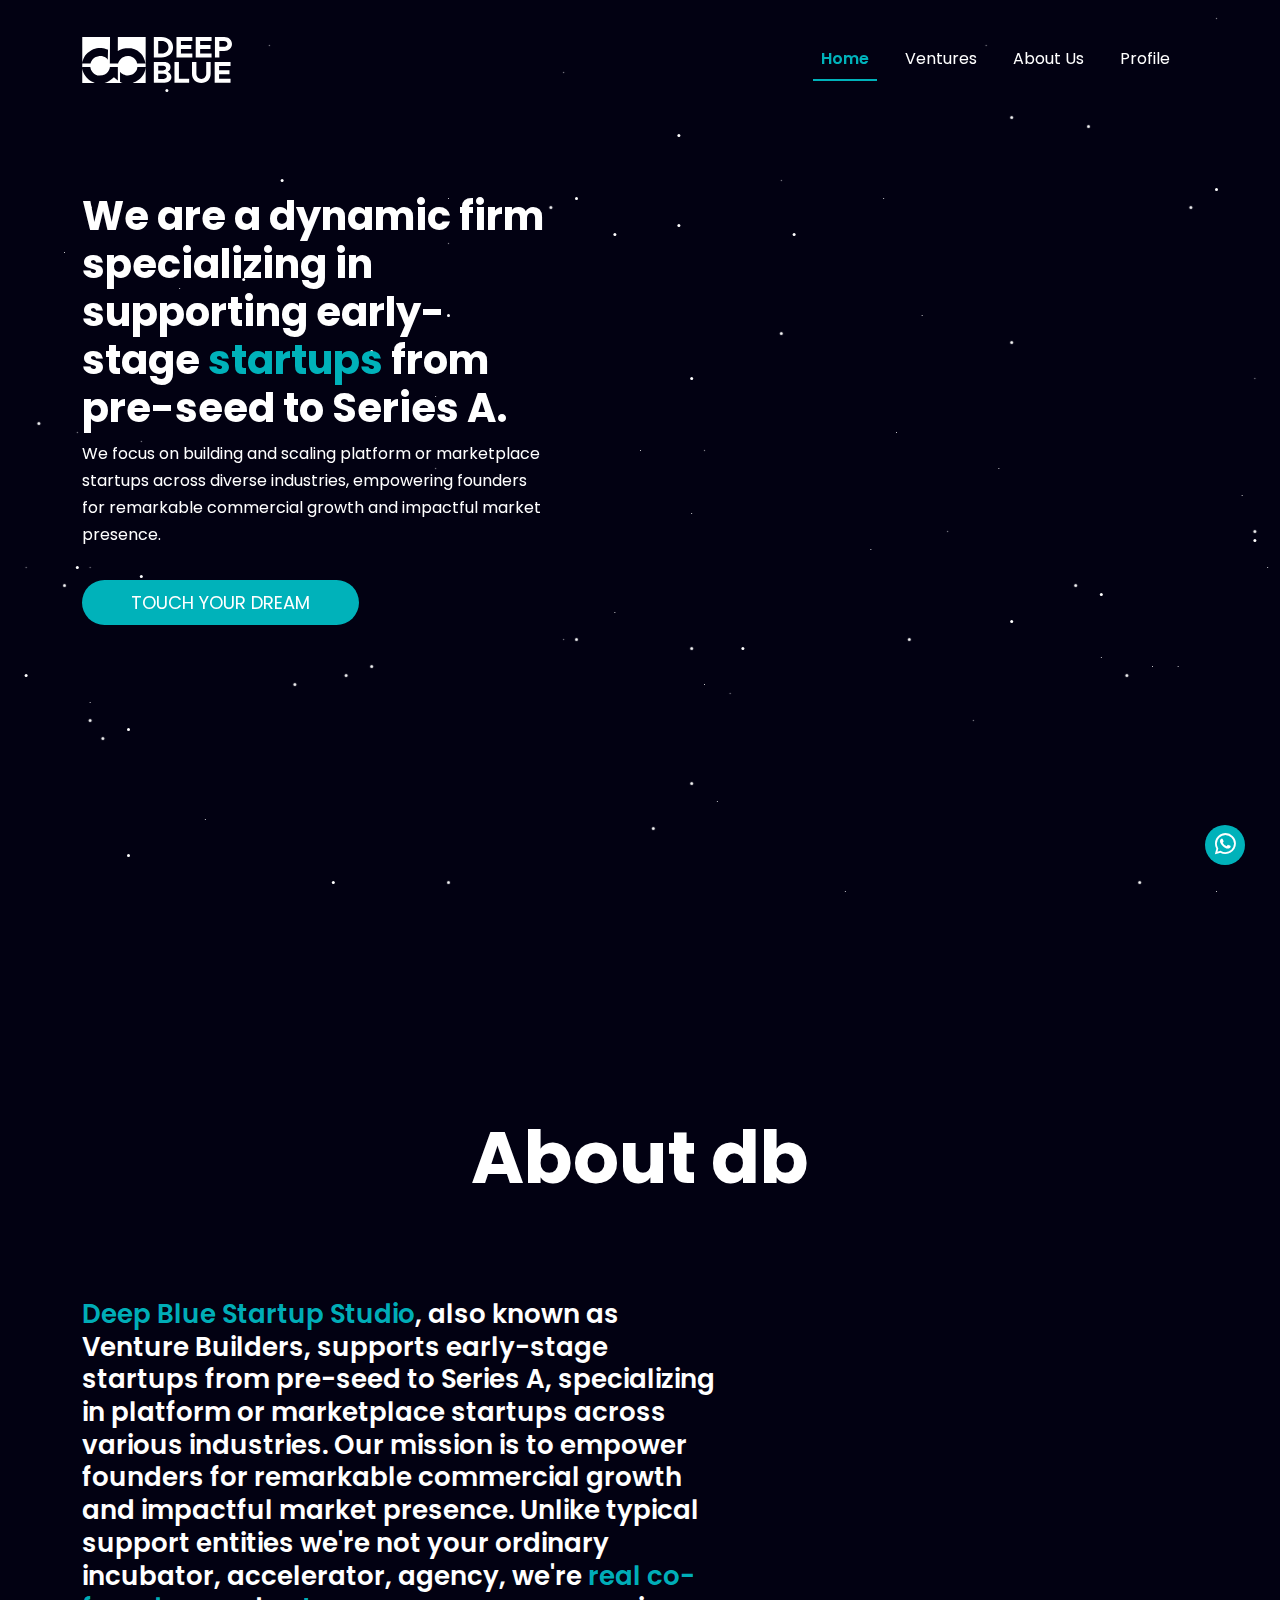
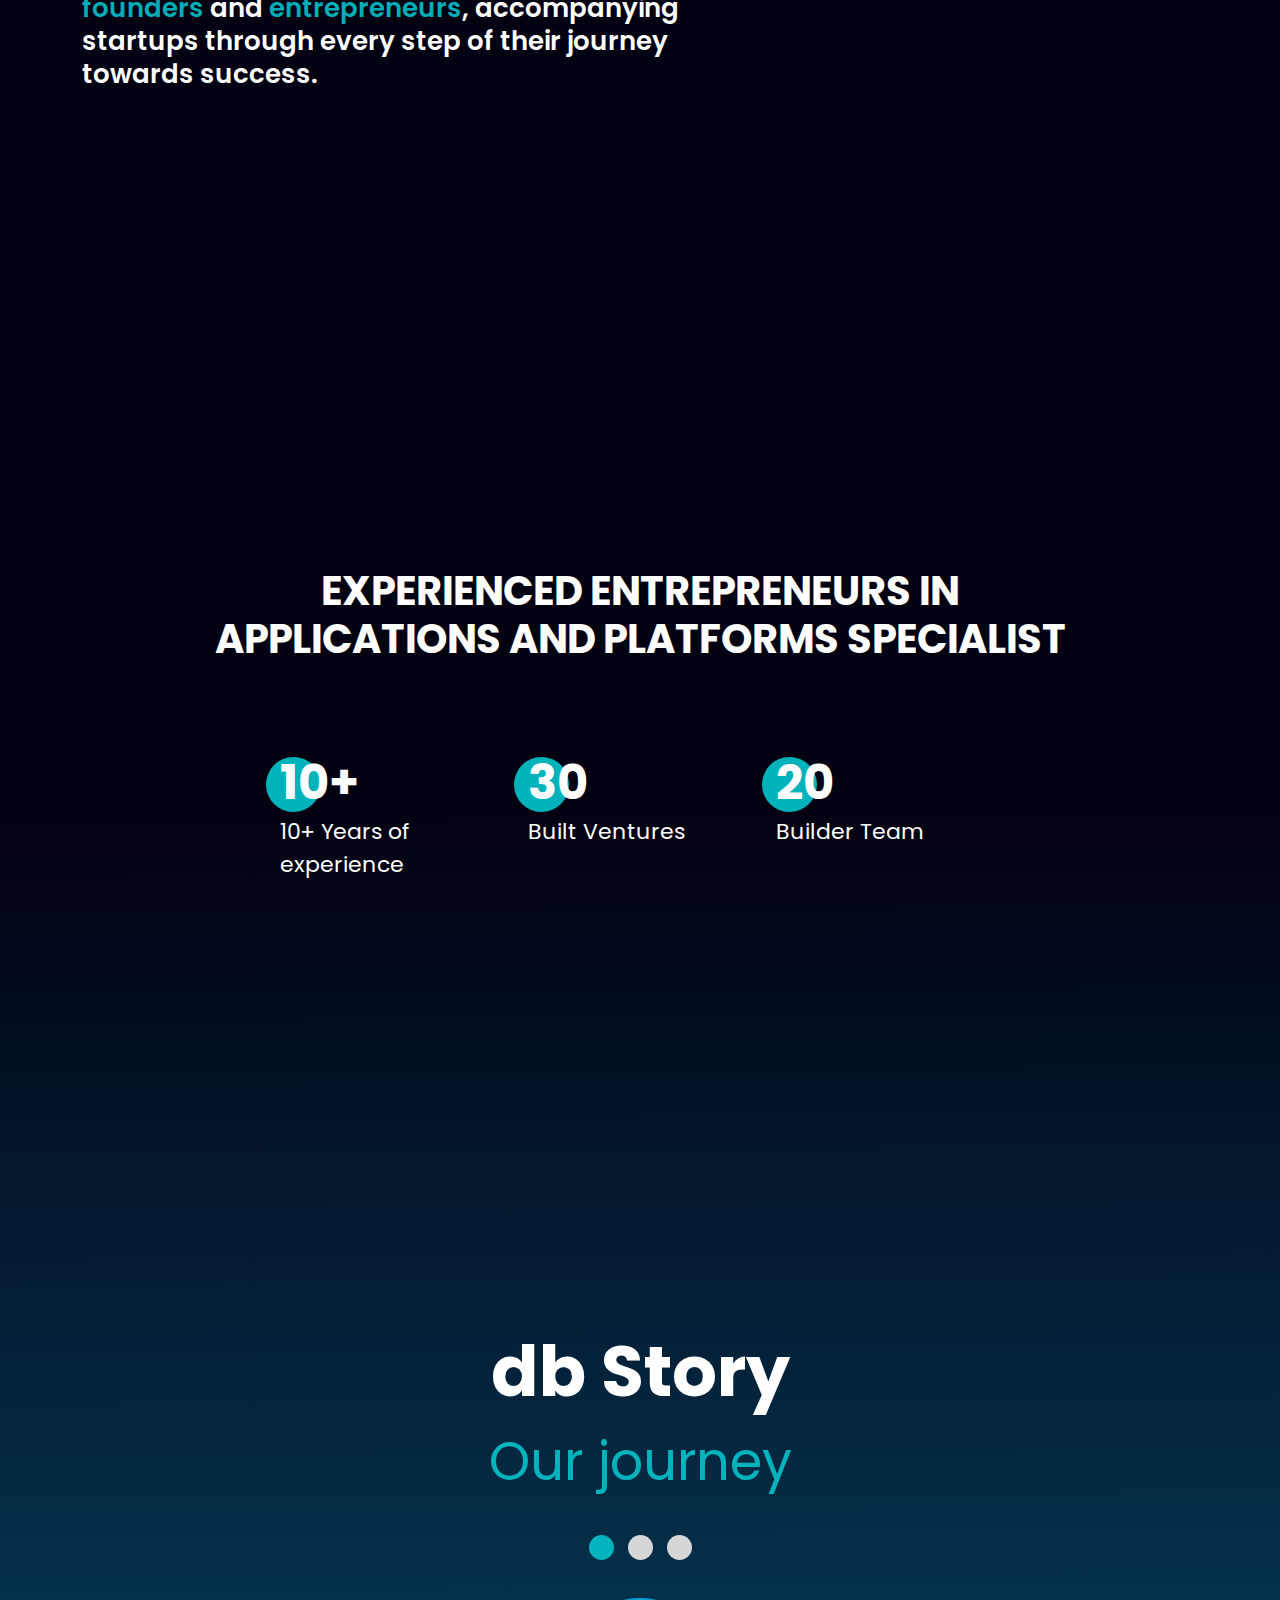
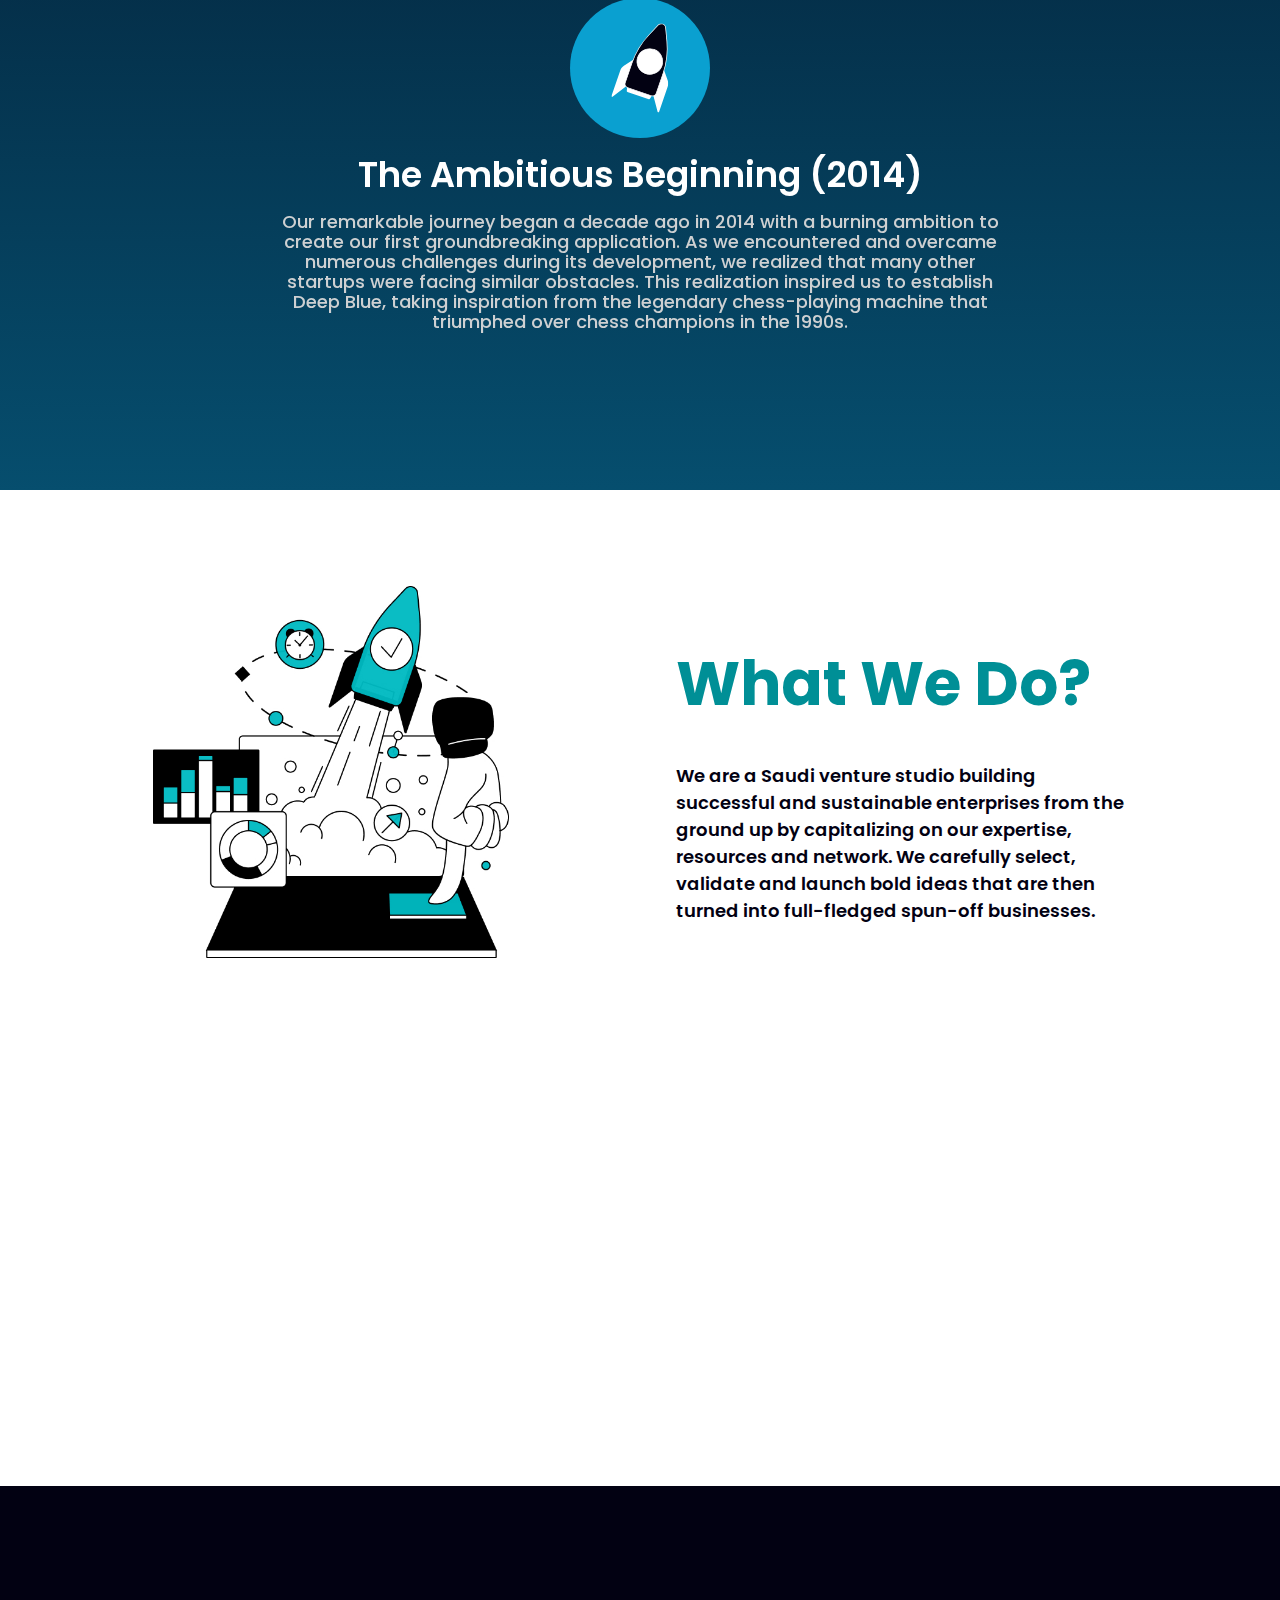
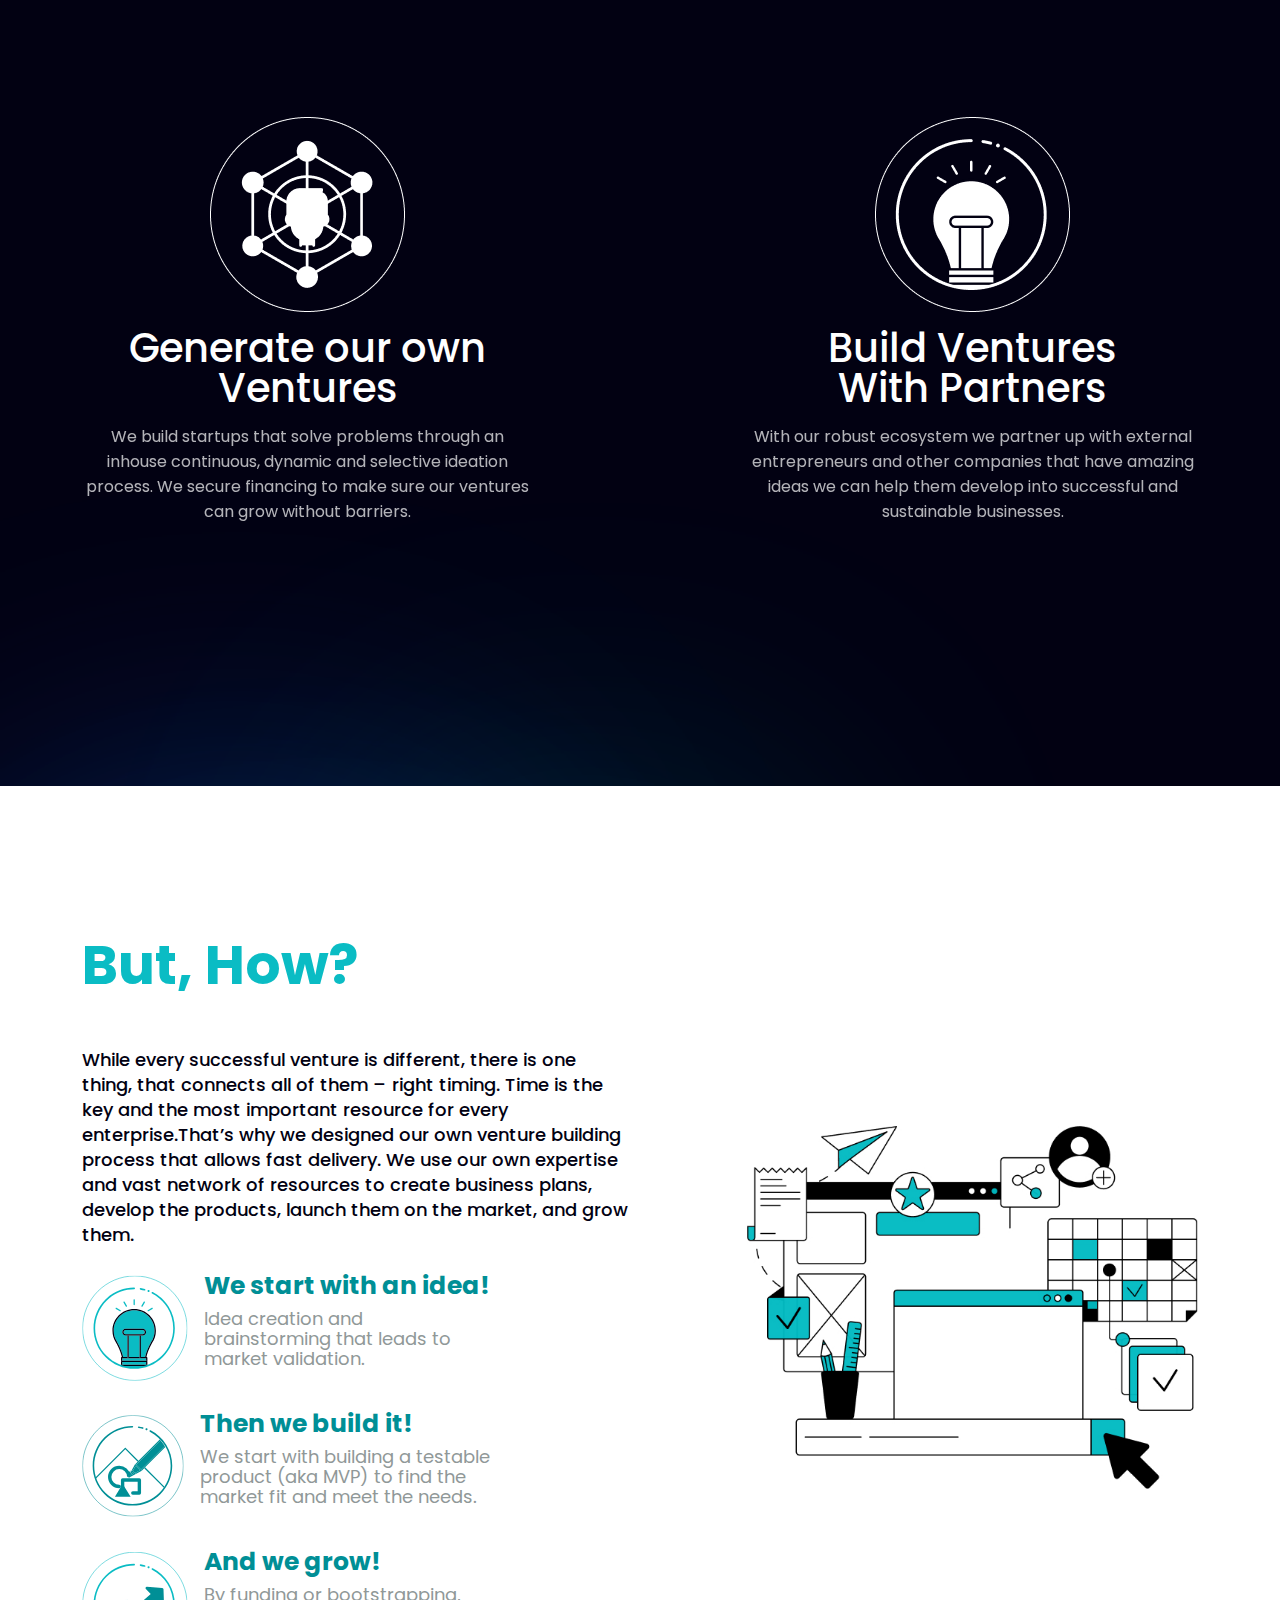
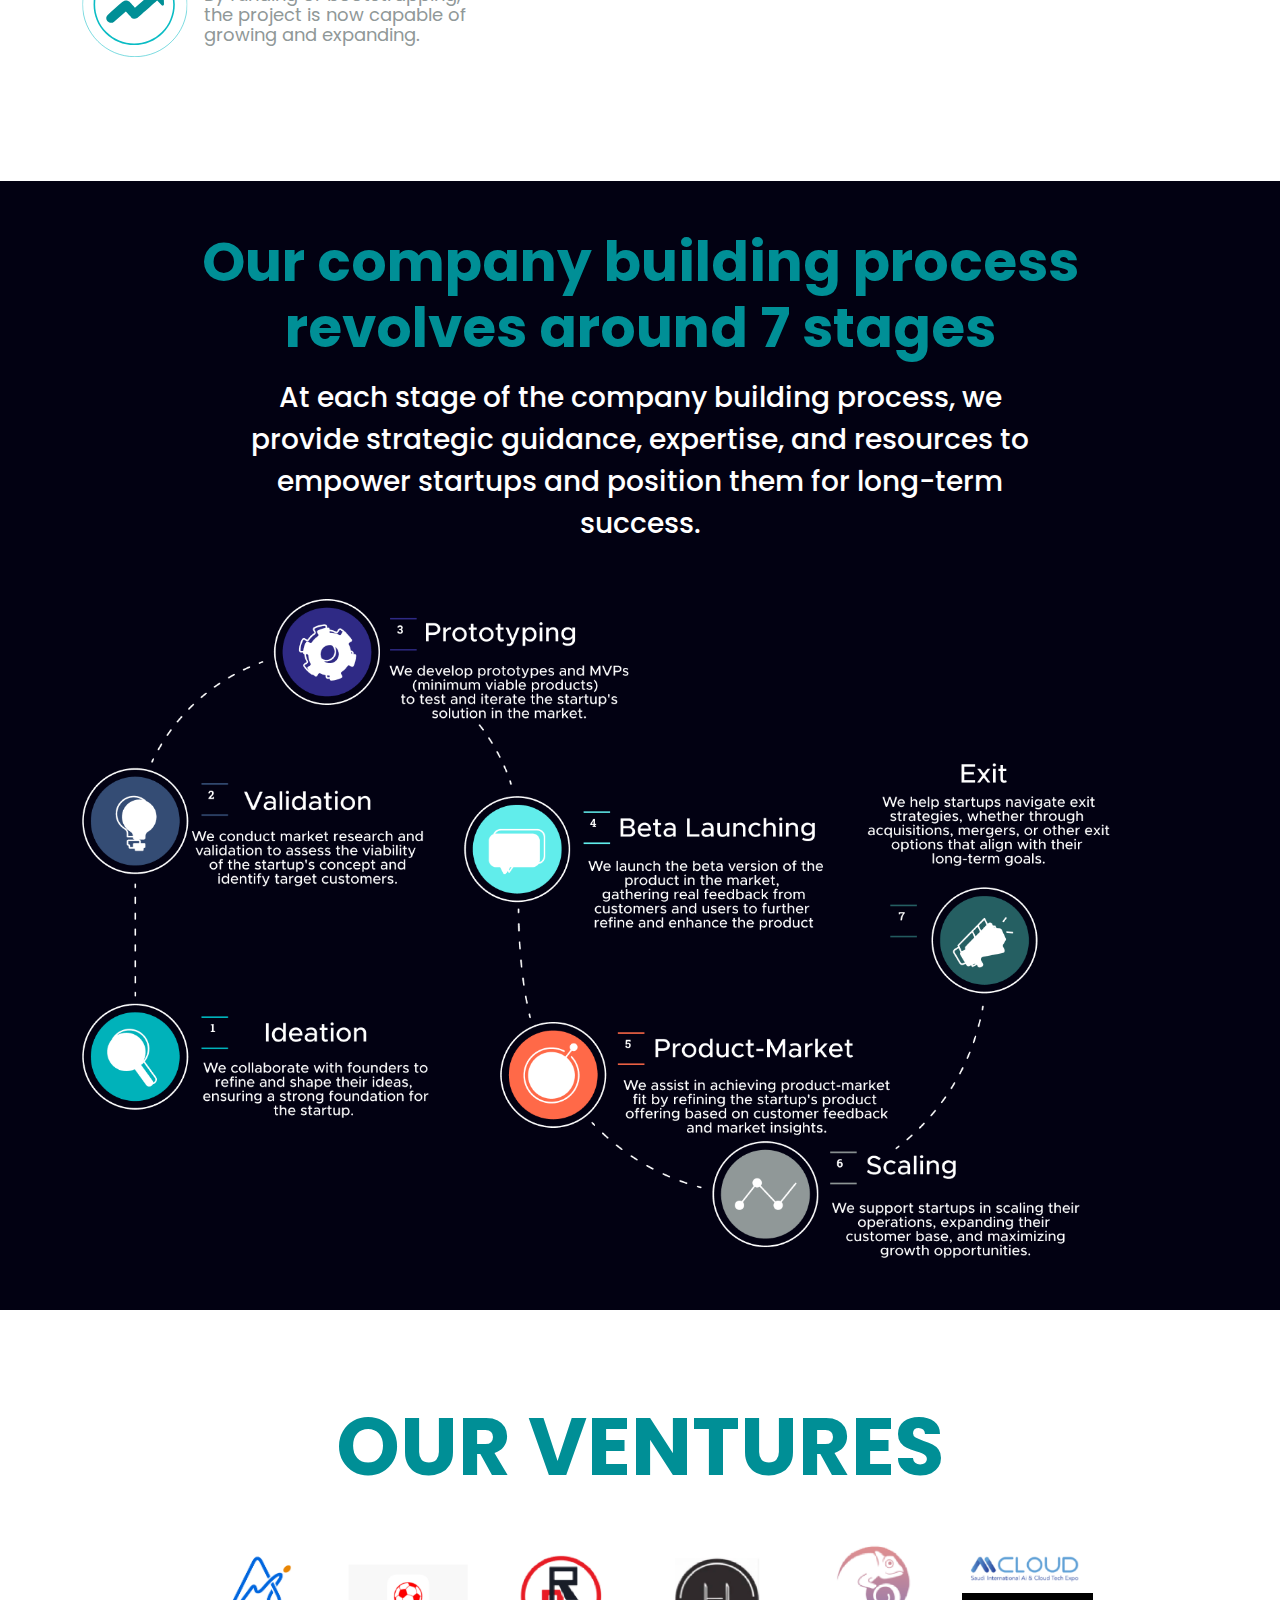
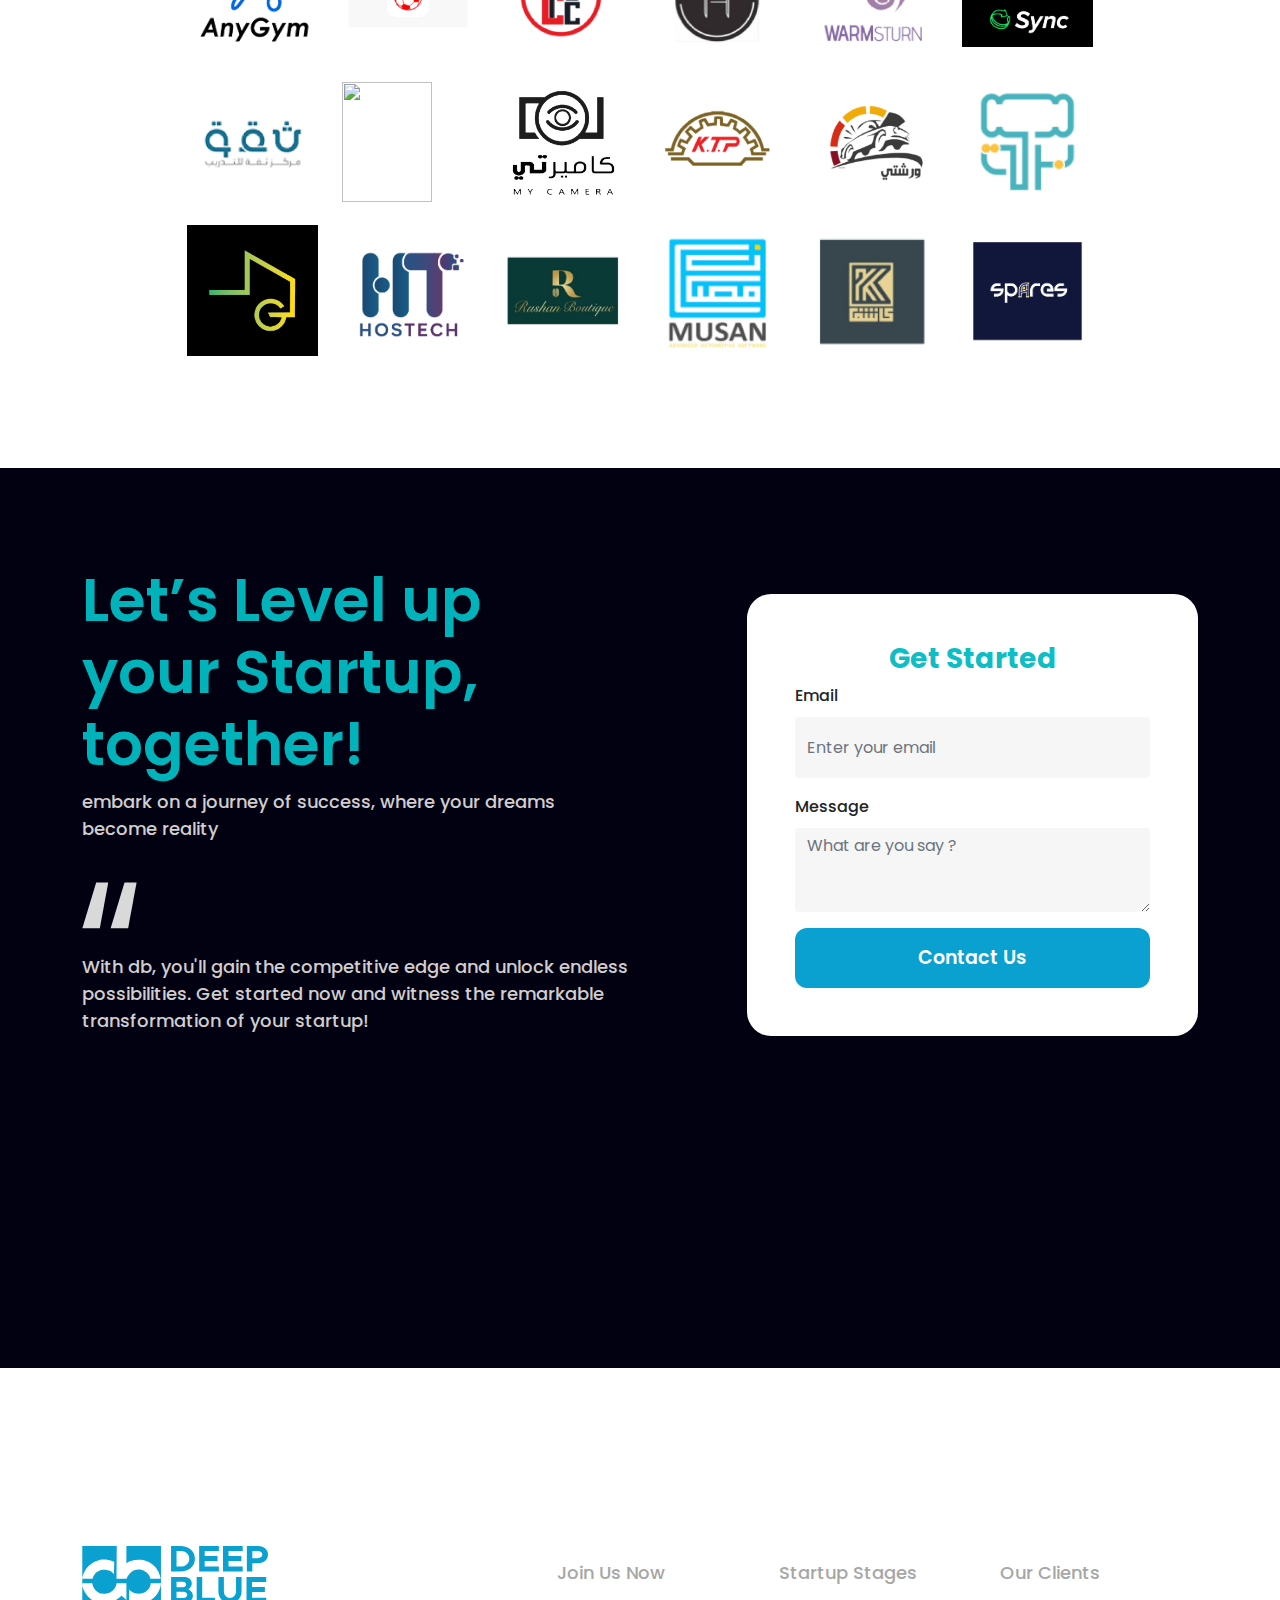
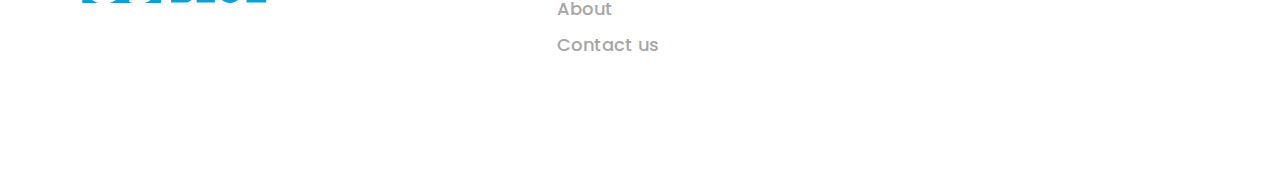
==== commit cd9ec539: "commit" ====
--- a/index.html
+++ b/index.html
@@ -58,38 +58,32 @@
                 We focus on building and scaling platform or marketplace startups across diverse industries, empowering founders for
                 remarkable commercial growth and impactful market presence.
               </p>
-              <a href="#contact-us" class="contact-us btn rounded-pill px-5 py-2 mt-3 text-white">BUILD YOUR VENTURE</a>
+              <a href="tel:+966533546607" class="contact-us btn rounded-pill px-5 py-2 mt-3 text-white">TOUCH YOUR DREAM</a>
             </div>
           </div>
         </div>
       </div>
       <div class="main-star"></div>
-      <div class="stars">
-        <div class="star"></div>
-        <div class="star"></div>
-        <div class="star"></div>
-        <div class="star"></div>
-      </div>
     </div>
     <!-- end header ------- -->
 
     <!-- start about -->
-    <section class="about d-flex align-items-center justify-content-center py-5 vh-100">
-      <div class="container">
+    <section class="about d-flex align-items-center justify-content-center py-5 pt-5">
+      <div class="container pt-5">
         <div class="title m-auto title text-white">
           <h2 class="text-center display-2 fw-bolder">About db</h2>
-          <div class="row mt-5 pt-5">
-            <div class="col-lg-6 mb-3">
+          <div class="row mt-5 pt-5 align-items-center">
+            <div class="col-lg-7 mb-3">
               <p>
                 <a href="#">Deep Blue Startup Studio</a>, also known as Venture Builders, supports early-stage startups from pre-seed to
                 Series A, specializing in platform or marketplace startups across various industries. Our mission is to empower founders for
-                remarkable commercial growth and impactful market presence. Unlike typical support entities, we're
-                <a href="#">real co-founders</a> and <a href="#">entrepreneurs</a>, accompanying startups through every step of their
-                journey towards success.
-              </p>
-            </div>
-            <div class="col-lg-6 mb-3">
-              <img src="images/Isolation_Mode.png" class="w-100" alt="" />
+                remarkable commercial growth and impactful market presence. Unlike typical support entities we're not your ordinary
+                incubator, accelerator, agency, we're <a href="#">real co-founders</a> and <a href="#">entrepreneurs</a>, accompanying
+                startups through every step of their journey towards success.
+              </p>
+            </div>
+            <div class="col-lg-5 mb-3">
+              <img src="images/Isolation_Mode.png" class="img-fluid" alt="" />
             </div>
           </div>
         </div>
@@ -99,7 +93,7 @@
 
     <div class="bg-specialists-story">
       <!-- start specialists -->
-      <section class="specialists py-5 vh-100">
+      <section class="specialists py-5">
         <div class="container text-white">
           <div class="title">
             <h2>
@@ -132,7 +126,7 @@
       <!-- end specialists -->
 
       <!-- satrt db-story -->
-      <section class="db-story py-5 vh-100">
+      <section class="db-story py-5">
         <div class="container text-white">
           <div class="title text-center">
             <h2>db Story</h2>
@@ -190,7 +184,7 @@
     </div>
 
     <!-- start what-we-do ----- -->
-    <section class="what-we-do mt-5 pt-5 py-5 vh-100" id="about">
+    <section class="what-we-do mt-5 pt-5 py-5" id="about">
       <div class="container">
         <div class="row align-items-center justify-content-around">
           <div class="col-xl-4 col-lg-6 col-10 mb-5">
@@ -212,7 +206,7 @@
     <!-- end what-we-do ----- -->
 
     <!-- satrt partners ----- -->
-    <section class="partners d-flex align-items-center mt-5 py-5 pt-5 vh-100">
+    <section class="partners d-flex align-items-center mt-5 py-5 pt-5">
       <div class="container">
         <div class="row align-items-center justify-content-between text-center text-white">
           <div class="col-xl-5 col-lg-6 mb-3">
@@ -247,7 +241,7 @@
     <!-- end partners ----- -->
 
     <!-- start but-how --- -->
-    <section class="but-how mt-5 py-5 vh-100">
+    <section class="but-how mt-5 py-5">
       <div class="container">
         <div class="row mt-5 justify-content-between align-items-center">
           <div class="col-lg-6 mb-4">
@@ -362,7 +356,7 @@
     <!-- end company-building -->
 
     <!-- satrt our-ventures -->
-    <section class="our-ventures mt-5 pt-5 py-5 vh-100" id="clients">
+    <section class="our-ventures mt-5 pt-5 py-5" id="clients">
       <div class="container">
         <div class="title">
           <h2>OUR VENTURES</h2>
@@ -477,7 +471,7 @@
     <!-- end our-ventures -->
 
     <!-- satrt startup-together -->
-    <section class="startup-together mt-5 py-5 vh-100" id="contact-us">
+    <section class="startup-together mt-5 py-5" id="contact-us">
       <div class="container">
         <div class="row align-items-center justify-content-between py-5">
           <div class="col-lg-6 col-md-6 mb-3">
@@ -551,7 +545,13 @@
     <!-- end footer ----- -->
 
     <div class="whatsapp-fixed">
-      <a class="elementor-icon text-white" href="#"><i class="fa-brands fa-whatsapp fa-2xl"></i></a>
+      <a class="elementor-icon text-white" href="https://wa.me/966533546607"><i class="fa-brands fa-whatsapp fa-xl"></i></a>
+    </div>
+
+    <div class="container-fluid">
+      <a href="#" class="scroll-up border-0">
+        <span><i class="fa-solid fa-angle-up fa-lg"></i></span>
+      </a>
     </div>
 
     <script src="js/jquery-3.4.1.min.js"></script>
--- a/css/stars.css
+++ b/css/stars.css
@@ -75,111 +75,3 @@
   }
 }
 /* ================================ */
-
-/* start animation star ======= */
-.stars {
-  position: absolute;
-  top: 0;
-  left: 20px;
-  width: 100%;
-  height: 120%;
-  transform: rotate(-45deg);
-  z-index: -1;
-}
-
-.star {
-  --star-color: var(--primary-color);
-  --star-tail-length: 6em;
-  --star-tail-height: 2px;
-  --star-width: calc(var(--star-tail-length) / 6);
-  --fall-duration: 9s;
-  --tail-fade-duration: var(--fall-duration);
-  position: absolute;
-  top: var(--top-offset);
-  left: 0;
-  width: var(--star-tail-length);
-  height: var(--star-tail-height);
-  color: var(--star-color);
-  background: linear-gradient(45deg, #00b9c2f5, transparent);
-  border-radius: 50%;
-  filter: drop-shadow(0 0 6px #00b9c2f5);
-  transform: translate3d(104em, 0, 0);
-  animation: fall var(--fall-duration) var(--fall-delay) linear infinite,
-    tail-fade var(--tail-fade-duration) var(--fall-delay) ease-out infinite;
-}
-@media screen and (max-width: 750px) {
-  .star {
-    animation: fall var(--fall-duration) var(--fall-delay) linear infinite;
-  }
-}
-.star:nth-child(1) {
-  --star-tail-length: 6.91em;
-  --top-offset: 61.84vh;
-  --fall-duration: 10.707s;
-  --fall-delay: 6.83s;
-}
-.star:nth-child(2) {
-  --star-tail-length: 5.31em;
-  --top-offset: 29vh;
-  --fall-duration: 10.766s;
-  --fall-delay: 9.043s;
-}
-.star:nth-child(3) {
-  --star-tail-length: 5.33em;
-  --top-offset: 71.45vh;
-  --fall-duration: 11.803s;
-  --fall-delay: 6.147s;
-}
-.star:nth-child(4) {
-  --star-tail-length: 5.09em;
-  --top-offset: 69.11vh;
-  --fall-duration: 6.975s;
-  --fall-delay: 6.749s;
-}
-
-.star::before,
-.star::after {
-  position: absolute;
-  content: "";
-  top: 0;
-  left: calc(var(--star-width) / -2);
-  width: var(--star-width);
-  height: 100%;
-  background: linear-gradient(45deg, transparent, #00b9c2f5, transparent);
-  border-radius: inherit;
-  animation: blink 2s linear infinite;
-}
-.star::before {
-  transform: rotate(45deg);
-}
-.star::after {
-  transform: rotate(-45deg);
-}
-
-@keyframes fall {
-  to {
-    transform: translate3d(-30em, 0, 0);
-  }
-}
-@keyframes tail-fade {
-  0%,
-  50% {
-    width: var(--star-tail-length);
-    opacity: 1;
-  }
-  70%,
-  80% {
-    width: 0;
-    opacity: 0.4;
-  }
-  100% {
-    width: 0;
-    opacity: 0;
-  }
-}
-@keyframes blink {
-  50% {
-    opacity: 0.6;
-  }
-}
-/* End animation star ======= */
--- a/css/main.css
+++ b/css/main.css
@@ -36,7 +36,7 @@
 .header {
   background-color: #020112;
   width: 100%;
-  height: 700px;
+  height: 100vh;
   background-size: cover;
   background-position: center;
   background-repeat: no-repeat;
@@ -106,13 +106,18 @@
   background-repeat: no-repeat;
   background-position: center;
   background-size: cover;
+  height: 110vh;
 }
 .about .title p {
-  font-size: 20px;
-  font-weight: 600;
+  font-size: 26px;
+  font-weight: 600;
+  line-height: 32.73px;
 }
 .about .title p a {
   color: var(--main-color);
+}
+.about .title img {
+  width: 100%;
 }
 @media (max-width: 991px) {
   .about {
@@ -133,6 +138,7 @@
   height: 600px;
   display: flex;
   align-items: center;
+  height: 100vh;
 }
 .specialists .title h2 {
   font-size: 40px;
@@ -176,6 +182,13 @@
   }
   .specialists .box h3 {
     font-size: 28px;
+    margin-bottom: 20px;
+  }
+  .specialists .box {
+    text-align: center;
+  }
+  .specialists .box h3::before {
+    left: inherit;
   }
 }
 /* end specialists ----- */
@@ -185,6 +198,7 @@
   display: flex;
   align-items: center;
   position: relative;
+  height: 100vh;
 }
 .db-story .title h2 {
   font-size: 70px;
@@ -262,6 +276,9 @@
 /* end story ----- */
 
 /* satrt what-we-do ---- */
+.what-we-do {
+  height: 100vh;
+}
 .what-we-do .desc h2 {
   color: #008f96;
   font-size: 61px;
@@ -284,7 +301,7 @@
 .partners {
   background-color: #020112;
   background-image: url(../images/bg-partners.png);
-  height: 800px;
+  height: 100vh;
   width: 100%;
   background-position: center;
   background-size: cover;
@@ -435,6 +452,7 @@
   width: 100%;
   background-position: center;
   background-size: cover;
+  height: 100vh;
 }
 .startup-together .box h3 {
   color: var(--main-color);
@@ -539,12 +557,37 @@
   right: 35px;
   z-index: 55;
   bottom: 35px;
-  background-color: #10ab16;
-  width: 50px;
-  height: 50px;
+  background-color: var(--main-color);
+  width: 40px;
+  height: 40px;
   border-radius: 50%;
   display: flex;
   justify-content: center;
   align-items: center;
   color: #fff;
 }
+
+/* add scroll up ------------- */
+.scroll-up {
+  position: fixed;
+  width: 40px;
+  height: 40px;
+  bottom: 35px;
+  display: flex;
+  align-items: center;
+  justify-content: center;
+  left: -40px;
+  padding: 5px 12px;
+  background-color: var(--main-color);
+  border-radius: 50%;
+  color: #fff;
+  z-index: 66;
+  cursor: pointer;
+  transition: 0.5s;
+}
+.show-up:hover {
+  color: #fff;
+}
+.show-up {
+  left: 35px;
+}
